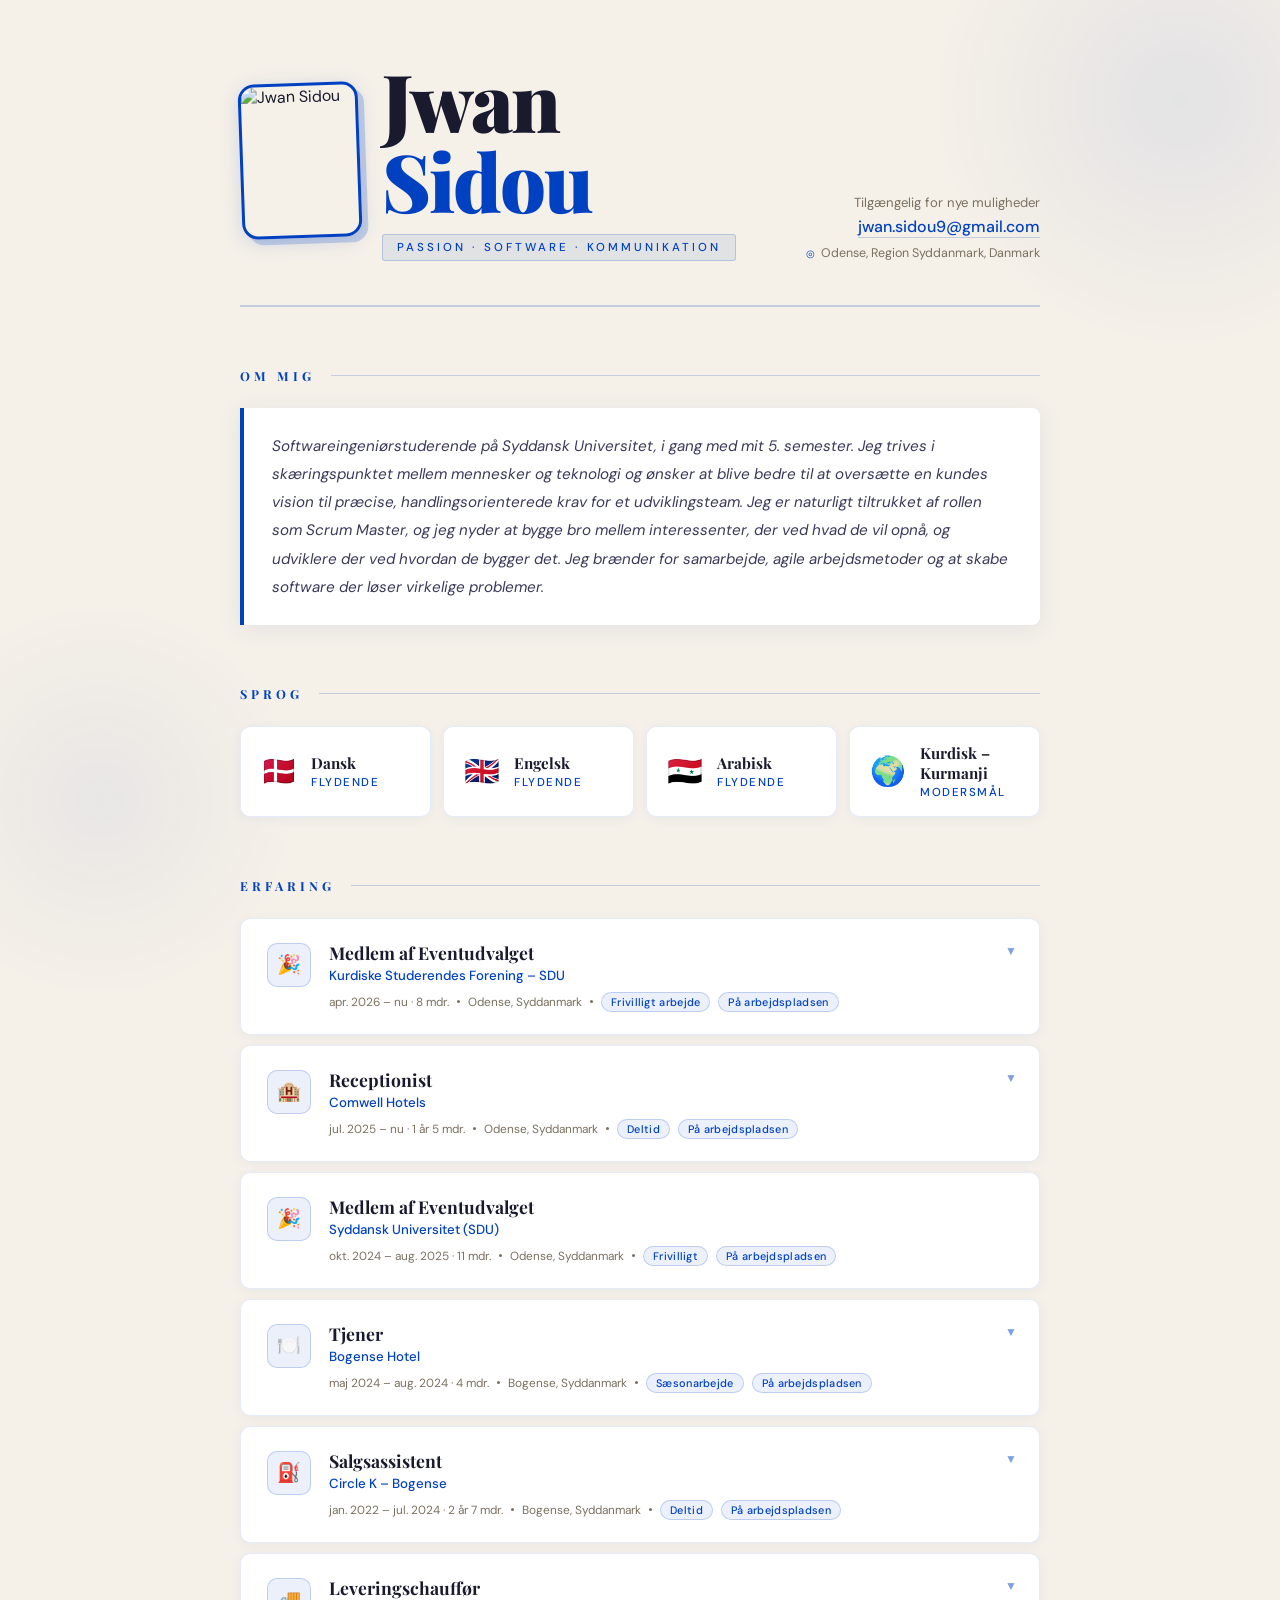
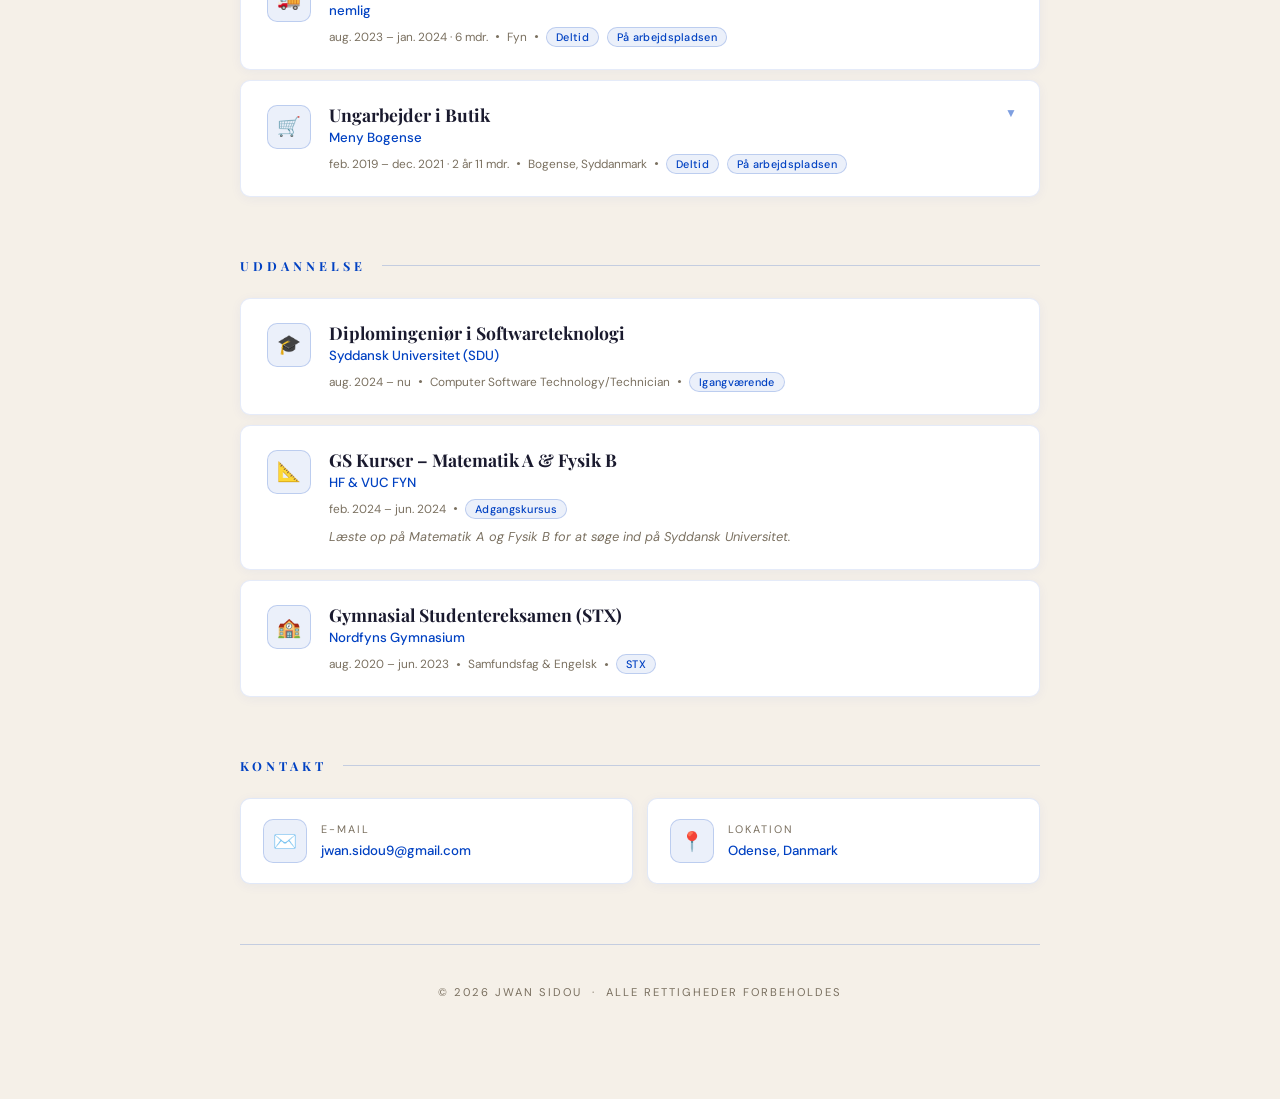
==== index.html @ 7ea3a57f "add experience descriptions to the experiences" ====
<!DOCTYPE html>
<html lang="da">
<head>
  <meta charset="UTF-8" />
  <meta name="viewport" content="width=device-width, initial-scale=1.0"/>
  <title>Jwan Sidou — Resume</title>
  <link rel="stylesheet" href="style.css" />
</head>
<body>
  <div class="page">

    <!-- HEADER -->
    <header>
      <div class="header-left">
        <div class="header-name-row">
          <img src="profile.png" alt="Jwan Sidou" class="profile-photo" />
          <div>
            <h1>Jwan <span>Sidou</span></h1>
            <div class="title-tag">Passion · Software · Kommunikation</div>
          </div>
        </div>
      </div>
      <div class="header-right">
        <p>Tilgængelig for nye muligheder</p>
        <a href="mailto:jwan.sidou9@gmail.com">jwan.sidou9@gmail.com</a>
        <div class="location-badge">Odense, Region Syddanmark, Danmark</div>
      </div>
    </header>

    <!-- ABOUT -->
    <div class="section">
      <div class="section-label"><h2>Om mig</h2></div>
      <div class="about-box">
        Softwareingeniørstuderende på Syddansk Universitet, i gang med mit 5. semester.
        Jeg trives i skæringspunktet mellem mennesker og teknologi og ønsker at blive bedre til at oversætte en kundes
        vision til præcise, handlingsorienterede krav for et udviklingsteam. Jeg er naturligt tiltrukket af
        rollen som Scrum Master, og jeg nyder at bygge bro mellem interessenter, der ved hvad de vil opnå,
        og udviklere der ved hvordan de bygger det. Jeg brænder for samarbejde, agile arbejdsmetoder og
        at skabe software der løser virkelige problemer.
      </div>
    </div>

    <!-- LANGUAGES -->
    <div class="section">
      <div class="section-label"><h2>Sprog</h2></div>
      <div class="lang-grid">
        <div class="lang-card">
          <span class="lang-flag">🇩🇰</span>
          <div class="lang-info">
            <span class="lang-name">Dansk</span>
            <span class="lang-level">Flydende</span>
          </div>
        </div>
        <div class="lang-card">
          <span class="lang-flag">🇬🇧</span>
          <div class="lang-info">
            <span class="lang-name">Engelsk</span>
            <span class="lang-level">Flydende</span>
          </div>
        </div>
        <div class="lang-card">
          <span class="lang-flag">🇸🇾</span>
          <div class="lang-info">
            <span class="lang-name">Arabisk</span>
            <span class="lang-level">Flydende</span>
          </div>
        </div>
        <div class="lang-card">
          <span class="lang-flag">🌍</span>
          <div class="lang-info">
            <span class="lang-name">Kurdisk – Kurmanji</span>
            <span class="lang-level">Modersmål</span>
          </div>
        </div>
      </div>
    </div>

    <!-- EXPERIENCE -->
    <div class="section">
      <div class="section-label"><h2>Erfaring</h2></div>
      <div class="exp-list">

        <div class="exp-card">
          <div class="exp-chevron">▼</div>
          <div class="exp-icon">🎉</div>
          <div class="exp-body">
            <div class="exp-role">Medlem af Eventudvalget</div>
            <div class="exp-company">Kurdiske Studerendes Forening – SDU</div>
            <div class="exp-meta">
              <span>apr. 2026 – nu · <span class="auto-duration" data-start="2026-04"></span></span>
              <span class="dot"></span>
              <span>Odense, Syddanmark</span>
              <span class="dot"></span>
              <span class="badge">Frivilligt arbejde</span>
              <span class="badge">På arbejdspladsen</span>
            </div>
          </div>
          <div class="exp-details">
            <div class="exp-details-inner">
              <ul>
                <li>Planlægning, organisering og koordinering af sociale og kulturelle arrangementer for kurdiske studerende på SDU og eventuelt samarbejde med andre foreninger</li>
                <li>Samarbejder med foreningens bestyrelse, og personer fra forskellige studieretninger, om at styrke fællesskabet på tværs af årgange</li>
                <li>Håndterer praktisk eventlogistik som booking, kommunikation og promovering</li>
              </ul>
            </div>
          </div>
        </div>

        <div class="exp-card">
          <div class="exp-chevron">▼</div>
          <div class="exp-icon">🏨</div>
          <div class="exp-body">
            <div class="exp-role">Receptionist</div>
            <div class="exp-company">Comwell Hotels</div>
            <div class="exp-meta">
              <span>jul. 2025 – nu · <span class="auto-duration" data-start="2025-07"></span></span>
              <span class="dot"></span>
              <span>Odense, Syddanmark</span>
              <span class="dot"></span>
              <span class="badge">Deltid</span>
              <span class="badge">På arbejdspladsen</span>
            </div>
          </div>
          <div class="exp-details">
            <div class="exp-details-inner">
              <ul>
                <li>Varetager check-in og check-out for gæster samt håndtering af reservationer, på et målrettet computersystem</li>
                <li>Yder professionel kundeservice i person og over telefon på dansk og engelsk</li>
                <li>Samarbejder med øvrige afdelinger om at sikre en glidende gæsteoplevelse</li>
                <li>Håndterer betaling, fakturering og administrative opgaver i receptionen</li>
              </ul>
            </div>
          </div>
        </div>


        <div class="exp-card">
          <div class="exp-icon">🎉</div>
          <div class="exp-body">
            <div class="exp-role">Medlem af Eventudvalget</div>
            <div class="exp-company">Syddansk Universitet (SDU)</div>
            <div class="exp-meta">
              <span>okt. 2024 – aug. 2025 · 11 mdr.</span>
              <span class="dot"></span>
              <span>Odense, Syddanmark</span>
              <span class="dot"></span>
              <span class="badge">Frivilligt</span>
              <span class="badge">På arbejdspladsen</span>
            </div>
          </div>
        </div>

      
        <div class="exp-card">
          <div class="exp-chevron">▼</div>
          <div class="exp-icon">🍽️</div>
          <div class="exp-body">
            <div class="exp-role">Tjener</div>
            <div class="exp-company">Bogense Hotel</div>
            <div class="exp-meta">
              <span>maj 2024 – aug. 2024 · 4 mdr.</span>
              <span class="dot"></span>
              <span>Bogense, Syddanmark</span>
              <span class="dot"></span>
              <span class="badge">Sæsonarbejde</span>
              <span class="badge">På arbejdspladsen</span>
            </div>
          </div>
          <div class="exp-details">
            <div class="exp-details-inner">
              <ul>
                <li>Betjente gæster i restauranten med fokus på kvalitet og god service</li>
                <li>Håndterede bestillinger, servering og afregning i et tempofyldt sæsonmiljø</li>
                <li>Arbejdede tæt sammen med køkken og øvrige personale om en smidig gæsteoplevelse</li>
              </ul>
            </div>
          </div>
        </div>

        <div class="exp-card">
          <div class="exp-chevron">▼</div>
          <div class="exp-icon">⛽</div>
          <div class="exp-body">
            <div class="exp-role">Salgsassistent</div>
            <div class="exp-company">Circle K – Bogense</div>
            <div class="exp-meta">
              <span>jan. 2022 – jul. 2024 · 2 år 7 mdr.</span>
              <span class="dot"></span>
              <span>Bogense, Syddanmark</span>
              <span class="dot"></span>
              <span class="badge">Deltid</span>
              <span class="badge">På arbejdspladsen</span>
            </div>
          </div>
          <div class="exp-details">
            <div class="exp-details-inner">
              <ul>
                <li>Betjente kunder i kassen og stod for daglig drift af butikken</li>
                <li>Håndterede varelager, påfyldning og oprydning i butik og lager</li>
                <li>Åbnede og lukkede stationen selvstændigt, herunder kasseoptælling og rapportering</li>
                <li>Opbyggede stærke rutiner for kundeservice og samarbejde med kollegaer</li>
              </ul>
            </div>
          </div>
        </div>

        <div class="exp-card">
          <div class="exp-chevron">▼</div>
          <div class="exp-icon">🚚</div>
          <div class="exp-body">
            <div class="exp-role">Leveringschauffør</div>
            <div class="exp-company">nemlig</div>
            <div class="exp-meta">
              <span>aug. 2023 – jan. 2024 · 6 mdr.</span>
              <span class="dot"></span>
              <span>Fyn</span>
              <span class="dot"></span>
              <span class="badge">Deltid</span>
              <span class="badge">På arbejdspladsen</span>
            </div>
          </div>
          <div class="exp-details">
            <div class="exp-details-inner">
              <ul>
                <li>Udleverede dagligvarer til privatkunders dørtrin på Fyn</li>
                <li>Overholdt leveringstidsvinduerne konsekvent</li>
                <li>Håndterede kundekontakt ved levering med fokus på høflighed og præcision</li>
              </ul>
            </div>
          </div>
        </div>

        <div class="exp-card">
          <div class="exp-chevron">▼</div>
          <div class="exp-icon">🛒</div>
          <div class="exp-body">
            <div class="exp-role">Ungarbejder i Butik</div>
            <div class="exp-company">Meny Bogense</div>
            <div class="exp-meta">
              <span>feb. 2019 – dec. 2021 · 2 år 11 mdr.</span>
              <span class="dot"></span>
              <span>Bogense, Syddanmark</span>
              <span class="dot"></span>
              <span class="badge">Deltid</span>
              <span class="badge">På arbejdspladsen</span>
            </div>
          </div>
          <div class="exp-details">
            <div class="exp-details-inner">
              <ul>
                <li>Fyldte varer op og sørgede for ryddelighed og orden i butikken</li>
                <li>Betjente kunder og hjalp med at finde varer i en travl dagligvarebutik</li>
                <li>Første erhvervserfaring — lærte ansvar, pålidelighed og teamwork fra tidlig alder</li>
              </ul>
            </div>
          </div>
        </div>

      </div>
    </div>

    <!-- EDUCATION -->
    <div class="section">
      <div class="section-label"><h2>Uddannelse</h2></div>
      <div class="exp-list">

        <div class="exp-card">
          <div class="exp-icon">🎓</div>
          <div class="exp-body">
            <div class="exp-role">Diplomingeniør i Softwareteknologi</div>
            <div class="exp-company">Syddansk Universitet (SDU)</div>
            <div class="exp-meta">
              <span>aug. 2024 – nu</span>
              <span class="dot"></span>
              <span>Computer Software Technology/Technician</span>
              <span class="dot"></span>
              <span class="badge">Igangværende</span>
            </div>
          </div>
        </div>

        <div class="exp-card">
          <div class="exp-icon">📐</div>
          <div class="exp-body">
            <div class="exp-role">GS Kurser – Matematik A & Fysik B</div>
            <div class="exp-company">HF & VUC FYN</div>
            <div class="exp-meta">
              <span>feb. 2024 – jun. 2024</span>
              <span class="dot"></span>
              <span class="badge">Adgangskursus</span>
            </div>
            <div class="edu-note">
              Læste op på Matematik A og Fysik B for at søge ind på Syddansk Universitet.
            </div>
          </div>
        </div>

        <div class="exp-card">
          <div class="exp-icon">🏫</div>
          <div class="exp-body">
            <div class="exp-role">Gymnasial Studentereksamen (STX)</div>
            <div class="exp-company">Nordfyns Gymnasium</div>
            <div class="exp-meta">
              <span>aug. 2020 – jun. 2023</span>
              <span class="dot"></span>
              <span>Samfundsfag & Engelsk</span>
              <span class="dot"></span>
              <span class="badge">STX</span>
            </div>
          </div>
        </div>

      </div>
    </div>

    <!-- CONTACT -->
    <div class="section">
      <div class="section-label"><h2>Kontakt</h2></div>
      <div class="contact-grid">
        <a class="contact-card" href="mailto:jwan.sidou9@gmail.com">
          <div class="contact-icon">✉️</div>
          <div class="contact-info">
            <p>E-mail</p>
            <span>jwan.sidou9@gmail.com</span>
          </div>
        </a>
        <div class="contact-card" style="cursor:default;">
          <div class="contact-icon">📍</div>
          <div class="contact-info">
            <p>Lokation</p>
            <span>Odense, Danmark</span>
          </div>
        </div>
      </div>
    </div>

    <footer>
      © 2026 Jwan Sidou &nbsp;·&nbsp; Alle rettigheder forbeholdes
    </footer>

  </div><!-- end .page -->

  <script>
    document.querySelectorAll('.exp-card').forEach(card => {
      card.addEventListener('click', () => {
        card.classList.toggle('open');
      });
    });
  </script>

  <script>
    function calcDuration(startYearMonth) {
      const [startYear, startMonth] = startYearMonth.split('-').map(Number);
      const now = new Date();
      let months = (now.getFullYear() - startYear) * 12 + (now.getMonth() + 1 - startMonth);
      if (months < 1) months = 1;
      const years = Math.floor(months / 12);
      const rem = months % 12;
      if (years === 0) return rem + ' mdr.';
      if (rem === 0) return years + ' år';
      return years + ' år ' + rem + ' mdr.';
    }

    document.querySelectorAll('.auto-duration[data-start]').forEach(el => {
      el.textContent = calcDuration(el.dataset.start);
    });
  </script>
</body>
</html>
---- style.css ----
@import url('https://fonts.googleapis.com/css2?family=Playfair+Display:wght@400;700;900&family=DM+Sans:wght@300;400;500&display=swap');

:root {
  --bg: #f5f0e8;
  --bg2: #ede7d9;
  --surface: #fff9f0;
  --card: #ffffff;
  --accent: #0041c2;
  --accent-light: #1a5ce8;
  --accent-pale: rgba(0, 65, 194, 0.08);
  --accent-border: rgba(0, 65, 194, 0.2);
  --text: #1a1a2e;
  --muted: #7a7060;
  --border: rgba(0, 65, 194, 0.12);
  --shadow: 0 4px 24px rgba(0, 65, 194, 0.08);
}

*, *::before, *::after {
  box-sizing: border-box;
  margin: 0;
  padding: 0;
}

body {
  background: var(--bg);
  color: var(--text);
  font-family: 'DM Sans', sans-serif;
  min-height: 100vh;
  overflow-x: hidden;
  position: relative;
}

/* Decorative background blobs */
body::before {
  content: '';
  position: fixed;
  top: -150px;
  right: -150px;
  width: 500px;
  height: 500px;
  background: radial-gradient(circle, rgba(0, 65, 194, 0.07) 0%, transparent 70%);
  pointer-events: none;
  z-index: 0;
}

body::after {
  content: '';
  position: fixed;
  bottom: -100px;
  left: -100px;
  width: 400px;
  height: 400px;
  background: radial-gradient(circle, rgba(0, 65, 194, 0.05) 0%, transparent 70%);
  pointer-events: none;
  z-index: 0;
}

.page {
  max-width: 880px;
  margin: 0 auto;
  padding: 60px 40px 100px;
  position: relative;
  z-index: 1;
}

/* ── PROFILE PHOTO ── */
.header-name-row {
  display: flex;
  align-items: center;
  gap: 22px;
}

.profile-photo {
  width: 120px;
  height: 155px;
  object-fit: cover;
  object-position: center center;
  border-radius: 16px;
  border: 3px solid var(--accent);
  box-shadow: 6px 6px 0px var(--accent-border), 0 4px 20px rgba(0, 65, 194, 0.15);
  flex-shrink: 0;
  transform: rotate(-2deg);
  transition: transform 0.3s ease, box-shadow 0.3s ease;
}

.profile-photo:hover {
  transform: rotate(0deg) scale(1.04);
  box-shadow: 8px 8px 0px var(--accent), 0 8px 28px rgba(0, 65, 194, 0.2);
}

/* ── HEADER ── */
header {
  display: grid;
  grid-template-columns: 1fr auto;
  align-items: end;
  gap: 24px;
  padding-bottom: 44px;
  border-bottom: 2px solid var(--accent-border);
  margin-bottom: 60px;
  animation: fadeUp 0.7s ease both;
}

.header-left h1 {
  font-family: 'Playfair Display', serif;
  font-size: clamp(3rem, 7vw, 5rem);
  font-weight: 900;
  line-height: 1;
  letter-spacing: -2px;
  color: var(--text);
}

.header-left h1 span {
  color: var(--accent);
}

.title-tag {
  display: inline-block;
  margin-top: 14px;
  font-size: 0.72rem;
  font-weight: 500;
  letter-spacing: 3px;
  text-transform: uppercase;
  color: var(--accent);
  background: var(--accent-pale);
  border: 1px solid var(--accent-border);
  padding: 5px 14px;
  border-radius: 3px;
}

.header-right {
  text-align: right;
}

.header-right p {
  font-size: 0.82rem;
  color: var(--muted);
  line-height: 1.9;
}

.header-right a {
  color: var(--accent);
  text-decoration: none;
  font-weight: 500;
  border-bottom: 1px solid var(--accent-border);
  transition: border-color 0.2s, color 0.2s;
}

.header-right a:hover {
  color: var(--accent-light);
  border-color: var(--accent-light);
}

.location-badge {
  display: flex;
  align-items: center;
  gap: 6px;
  justify-content: flex-end;
  margin-top: 8px;
  font-size: 0.78rem;
  color: var(--muted);
}

.location-badge::before {
  content: '◎';
  color: var(--accent);
  font-size: 0.65rem;
}

/* ── SECTION ── */
.section {
  margin-bottom: 60px;
  animation: fadeUp 0.7s ease both;
}

.section:nth-child(2) { animation-delay: 0.1s; }
.section:nth-child(3) { animation-delay: 0.2s; }
.section:nth-child(4) { animation-delay: 0.3s; }
.section:nth-child(5) { animation-delay: 0.4s; }

.section-label {
  display: flex;
  align-items: center;
  gap: 16px;
  margin-bottom: 24px;
}

.section-label h2 {
  font-family: 'Playfair Display', serif;
  font-size: 0.78rem;
  font-weight: 700;
  letter-spacing: 4px;
  text-transform: uppercase;
  color: var(--accent);
  white-space: nowrap;
}

.section-label::after {
  content: '';
  flex: 1;
  height: 1px;
  background: var(--accent-border);
}

/* ── ABOUT BOX ── */
.about-box {
  background: var(--card);
  border-left: 4px solid var(--accent);
  border-radius: 0 8px 8px 0;
  padding: 24px 28px;
  font-size: 0.95rem;
  line-height: 1.85;
  color: #3a3a5c;
  font-style: italic;
  box-shadow: var(--shadow);
}

/* ── EXPERIENCE CARDS ── */
.exp-list {
  display: flex;
  flex-direction: column;
  gap: 10px;
}

.exp-card {
  background: var(--card);
  border: 1px solid rgba(0, 65, 194, 0.1);
  border-radius: 10px;
  padding: 22px 26px;
  display: grid;
  grid-template-columns: auto 1fr;
  gap: 0 18px;
  align-items: start;
  box-shadow: 0 2px 12px rgba(0, 65, 194, 0.05);
  transition: box-shadow 0.3s, transform 0.3s, border-color 0.3s;
  position: relative;
  overflow: hidden;
}

.exp-card::before {
  content: '';
  position: absolute;
  left: 0; top: 0; bottom: 0;
  width: 4px;
  background: var(--accent);
  transform: scaleY(0);
  transition: transform 0.3s ease;
  transform-origin: bottom;
}

.exp-card:hover {
  transform: translateY(-3px);
  box-shadow: 0 8px 28px rgba(0, 65, 194, 0.14);
  border-color: var(--accent-border);
}

.exp-card:hover::before {
  transform: scaleY(1);
}

.exp-icon {
  width: 44px;
  height: 44px;
  border-radius: 10px;
  background: var(--accent-pale);
  border: 1px solid var(--accent-border);
  display: flex;
  align-items: center;
  justify-content: center;
  font-size: 1.2rem;
  flex-shrink: 0;
  margin-top: 2px;
}

.exp-role {
  font-family: 'Playfair Display', serif;
  font-size: 1.1rem;
  font-weight: 700;
  color: var(--text);
  margin-bottom: 3px;
}

.exp-company {
  font-size: 0.83rem;
  font-weight: 500;
  color: var(--accent);
  margin-bottom: 8px;
}

.exp-meta {
  display: flex;
  flex-wrap: wrap;
  gap: 8px;
  font-size: 0.74rem;
  color: var(--muted);
  align-items: center;
}

.exp-meta .dot {
  width: 3px;
  height: 3px;
  border-radius: 50%;
  background: var(--muted);
  flex-shrink: 0;
}

.badge {
  background: var(--accent-pale);
  border: 1px solid var(--accent-border);
  color: var(--accent);
  padding: 2px 9px;
  border-radius: 20px;
  font-size: 0.68rem;
  font-weight: 500;
  letter-spacing: 0.3px;
}

/* ── EXPAND / COLLAPSE ── */
.exp-card {
  cursor: pointer;
}

.exp-card-header {
  display: contents;
}

.exp-chevron {
  position: absolute;
  right: 18px;
  top: 22px;
  width: 20px;
  height: 20px;
  display: flex;
  align-items: center;
  justify-content: center;
  color: var(--accent);
  opacity: 0.5;
  transition: transform 0.3s ease, opacity 0.2s;
  font-size: 0.75rem;
}

.exp-card:hover .exp-chevron {
  opacity: 1;
}

.exp-card.open .exp-chevron {
  transform: rotate(180deg);
  opacity: 1;
}

.exp-details {
  grid-column: 2;
  max-height: 0;
  overflow: hidden;
  transition: max-height 0.4s ease, opacity 0.3s ease;
  opacity: 0;
}

.exp-card.open .exp-details {
  max-height: 300px;
  opacity: 1;
}

.exp-details-inner {
  padding-top: 14px;
  margin-top: 12px;
  border-top: 1px solid var(--accent-border);
  font-size: 0.84rem;
  line-height: 1.75;
  color: #3a3a5c;
}

.exp-details-inner ul {
  padding-left: 18px;
  display: flex;
  flex-direction: column;
  gap: 4px;
}

.exp-details-inner li::marker {
  color: var(--accent);
}

/* ── EDUCATION NOTE ── */
.edu-note {
  margin-top: 8px;
  font-size: 0.8rem;
  color: var(--muted);
  font-style: italic;
  line-height: 1.6;
}

/* ── CONTACT ── */
.contact-grid {
  display: grid;
  grid-template-columns: repeat(auto-fit, minmax(220px, 1fr));
  gap: 14px;
}

.contact-card {
  background: var(--card);
  border: 1px solid rgba(0, 65, 194, 0.12);
  border-radius: 10px;
  padding: 20px 22px;
  text-decoration: none;
  color: var(--text);
  display: flex;
  align-items: center;
  gap: 14px;
  box-shadow: 0 2px 12px rgba(0, 65, 194, 0.05);
  transition: transform 0.25s, box-shadow 0.25s, border-color 0.25s;
}

.contact-card:hover {
  transform: translateY(-3px);
  box-shadow: 0 8px 28px rgba(0, 65, 194, 0.14);
  border-color: var(--accent);
}

.contact-icon {
  width: 44px;
  height: 44px;
  border-radius: 10px;
  background: var(--accent-pale);
  border: 1px solid var(--accent-border);
  display: flex;
  align-items: center;
  justify-content: center;
  font-size: 1.2rem;
  flex-shrink: 0;
}

.contact-info p {
  font-size: 0.68rem;
  text-transform: uppercase;
  letter-spacing: 2px;
  color: var(--muted);
  margin-bottom: 3px;
}

.contact-info span {
  font-size: 0.83rem;
  font-weight: 500;
  color: var(--accent);
}

/* ── LANGUAGES ── */
.lang-grid {
  display: grid;
  grid-template-columns: repeat(auto-fit, minmax(180px, 1fr));
  gap: 12px;
}

.lang-card {
  background: var(--card);
  border: 1px solid rgba(0, 65, 194, 0.1);
  border-radius: 10px;
  padding: 16px 20px;
  display: flex;
  align-items: center;
  gap: 14px;
  box-shadow: 0 2px 12px rgba(0, 65, 194, 0.05);
  transition: transform 0.25s, box-shadow 0.25s, border-color 0.25s;
}

.lang-card:hover {
  transform: translateY(-3px);
  box-shadow: 0 8px 28px rgba(0, 65, 194, 0.12);
  border-color: var(--accent-border);
}

.lang-flag {
  font-size: 1.8rem;
  flex-shrink: 0;
}

.lang-info {
  display: flex;
  flex-direction: column;
  gap: 2px;
}

.lang-name {
  font-family: 'Playfair Display', serif;
  font-size: 0.95rem;
  font-weight: 700;
  color: var(--text);
}

.lang-level {
  font-size: 0.72rem;
  font-weight: 500;
  letter-spacing: 1.5px;
  text-transform: uppercase;
  color: var(--accent);
}

/* ── FOOTER ── */
footer {
  text-align: center;
  padding-top: 40px;
  border-top: 1px solid var(--accent-border);
  font-size: 0.7rem;
  letter-spacing: 2px;
  text-transform: uppercase;
  color: var(--muted);
  animation: fadeUp 0.7s 0.4s ease both;
}

/* ── ANIMATIONS ── */
@keyframes fadeUp {
  from {
    opacity: 0;
    transform: translateY(22px);
  }
  to {
    opacity: 1;
    transform: translateY(0);
  }
}

/* ── RESPONSIVE ── */
@media (max-width: 600px) {
  .page { padding: 36px 20px 60px; }
  header { grid-template-columns: 1fr; }
  .header-right { text-align: left; }
  .location-badge { justify-content: flex-start; }
}
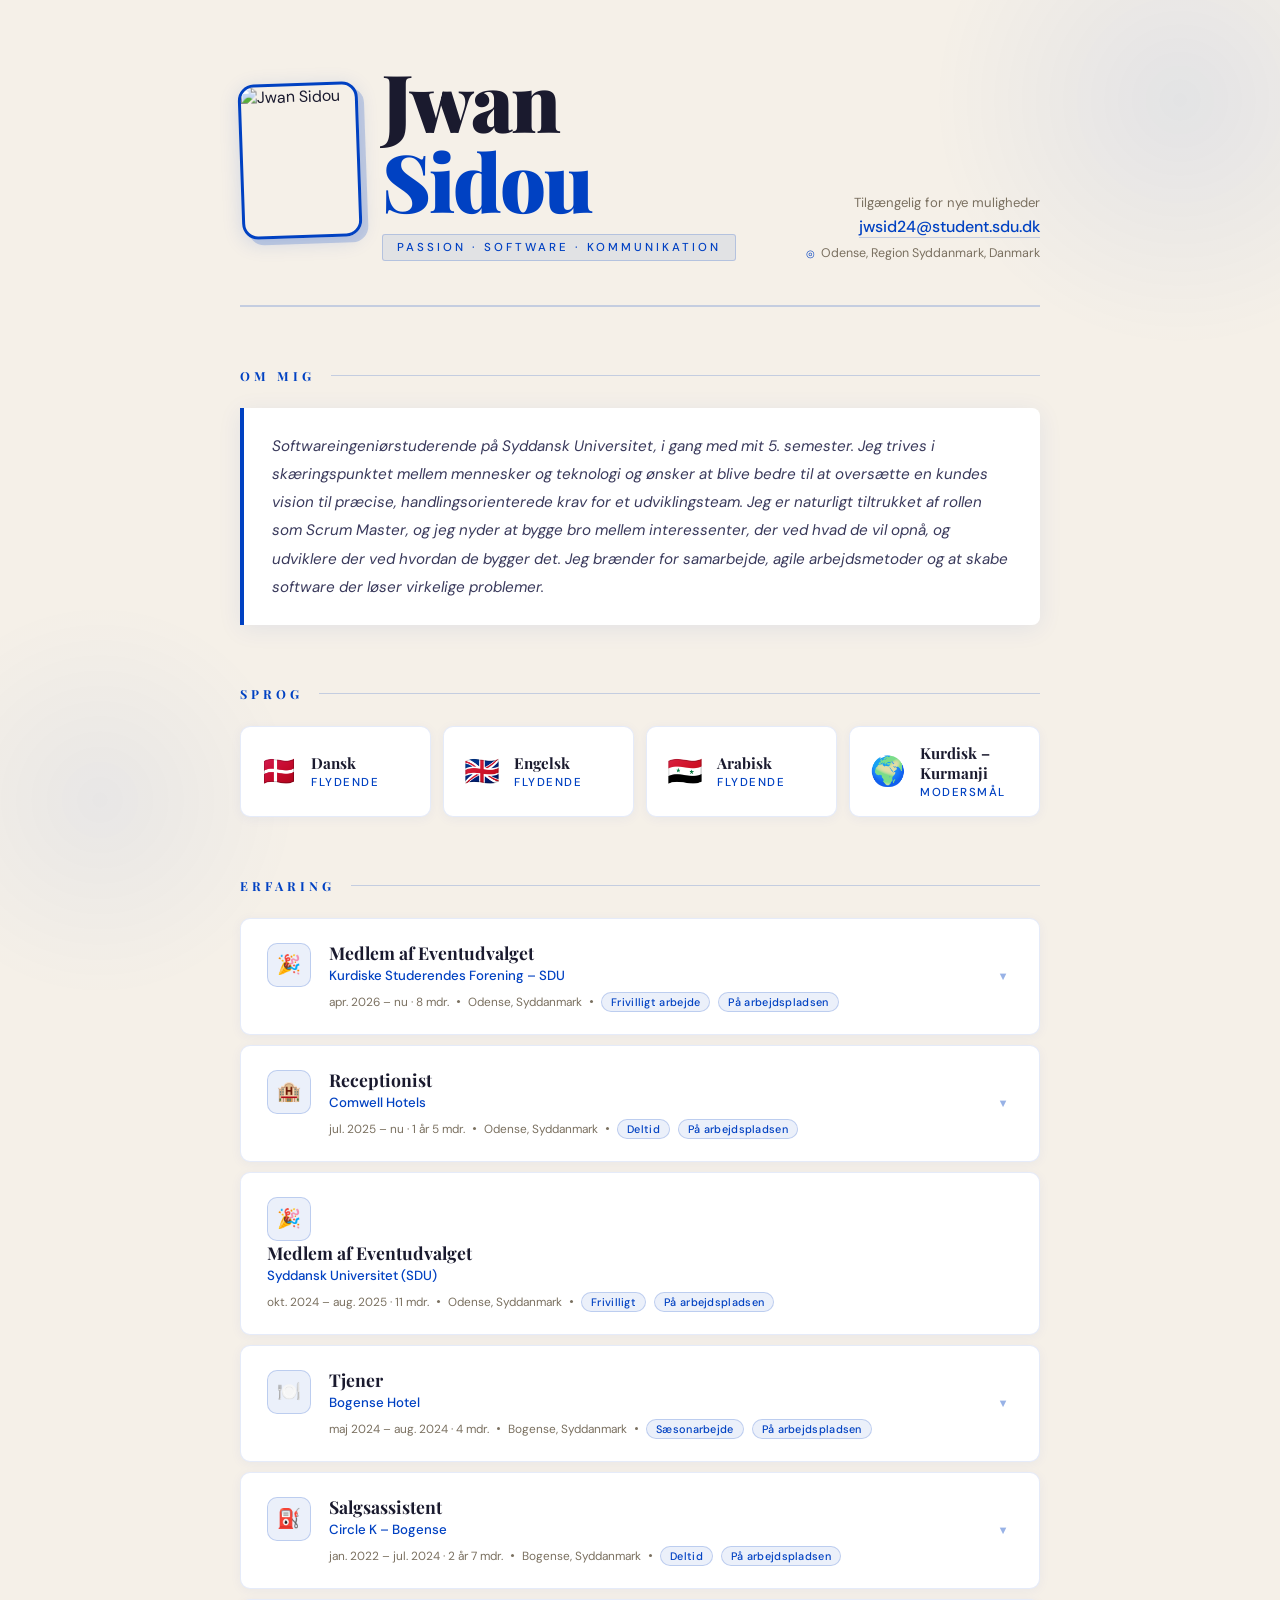
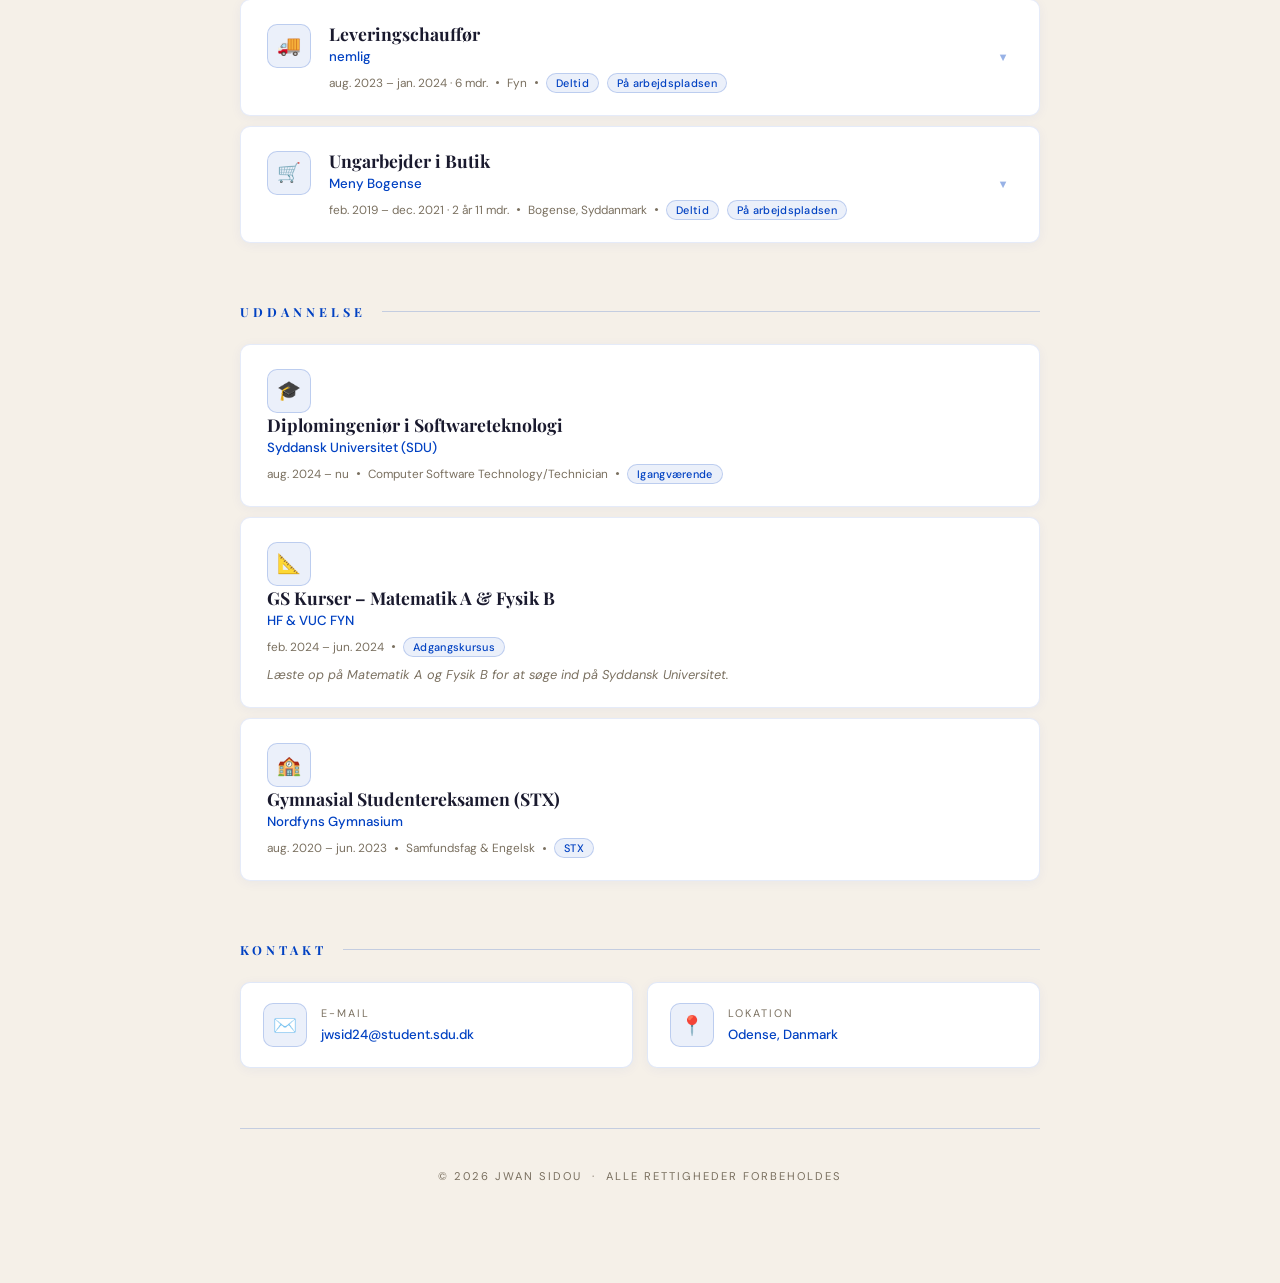
==== commit 1dbbea86: "mail" ====
--- a/index.html
+++ b/index.html
@@ -22,7 +22,7 @@
       </div>
       <div class="header-right">
         <p>Tilgængelig for nye muligheder</p>
-        <a href="mailto:jwan.sidou9@gmail.com">jwan.sidou9@gmail.com</a>
+        <a href="mailto:jwsid24@student.sdu.dk">jwsid24@student.sdu.dk</a>
         <div class="location-badge">Odense, Region Syddanmark, Danmark</div>
       </div>
     </header>
@@ -80,20 +80,22 @@
       <div class="section-label"><h2>Erfaring</h2></div>
       <div class="exp-list">
 
-        <div class="exp-card">
-          <div class="exp-chevron">▼</div>
-          <div class="exp-icon">🎉</div>
-          <div class="exp-body">
-            <div class="exp-role">Medlem af Eventudvalget</div>
-            <div class="exp-company">Kurdiske Studerendes Forening – SDU</div>
-            <div class="exp-meta">
-              <span>apr. 2026 – nu · <span class="auto-duration" data-start="2026-04"></span></span>
-              <span class="dot"></span>
-              <span>Odense, Syddanmark</span>
-              <span class="dot"></span>
-              <span class="badge">Frivilligt arbejde</span>
-              <span class="badge">På arbejdspladsen</span>
-            </div>
+        <div class="exp-card" data-expandable>
+          <div class="exp-card-top">
+            <div class="exp-icon">🎉</div>
+            <div class="exp-body">
+              <div class="exp-role">Medlem af Eventudvalget</div>
+              <div class="exp-company">Kurdiske Studerendes Forening – SDU</div>
+              <div class="exp-meta">
+                <span>apr. 2026 – nu · <span class="auto-duration" data-start="2026-04"></span></span>
+                <span class="dot"></span>
+                <span>Odense, Syddanmark</span>
+                <span class="dot"></span>
+                <span class="badge">Frivilligt arbejde</span>
+                <span class="badge">På arbejdspladsen</span>
+              </div>
+            </div>
+            <div class="exp-chevron">▼</div>
           </div>
           <div class="exp-details">
             <div class="exp-details-inner">
@@ -106,20 +108,22 @@
           </div>
         </div>
 
-        <div class="exp-card">
-          <div class="exp-chevron">▼</div>
-          <div class="exp-icon">🏨</div>
-          <div class="exp-body">
-            <div class="exp-role">Receptionist</div>
-            <div class="exp-company">Comwell Hotels</div>
-            <div class="exp-meta">
-              <span>jul. 2025 – nu · <span class="auto-duration" data-start="2025-07"></span></span>
-              <span class="dot"></span>
-              <span>Odense, Syddanmark</span>
-              <span class="dot"></span>
-              <span class="badge">Deltid</span>
-              <span class="badge">På arbejdspladsen</span>
-            </div>
+        <div class="exp-card" data-expandable>
+          <div class="exp-card-top">
+            <div class="exp-icon">🏨</div>
+            <div class="exp-body">
+              <div class="exp-role">Receptionist</div>
+              <div class="exp-company">Comwell Hotels</div>
+              <div class="exp-meta">
+                <span>jul. 2025 – nu · <span class="auto-duration" data-start="2025-07"></span></span>
+                <span class="dot"></span>
+                <span>Odense, Syddanmark</span>
+                <span class="dot"></span>
+                <span class="badge">Deltid</span>
+                <span class="badge">På arbejdspladsen</span>
+              </div>
+            </div>
+            <div class="exp-chevron">▼</div>
           </div>
           <div class="exp-details">
             <div class="exp-details-inner">
@@ -151,20 +155,22 @@
         </div>
 
       
-        <div class="exp-card">
-          <div class="exp-chevron">▼</div>
-          <div class="exp-icon">🍽️</div>
-          <div class="exp-body">
-            <div class="exp-role">Tjener</div>
-            <div class="exp-company">Bogense Hotel</div>
-            <div class="exp-meta">
-              <span>maj 2024 – aug. 2024 · 4 mdr.</span>
-              <span class="dot"></span>
-              <span>Bogense, Syddanmark</span>
-              <span class="dot"></span>
-              <span class="badge">Sæsonarbejde</span>
-              <span class="badge">På arbejdspladsen</span>
-            </div>
+        <div class="exp-card" data-expandable>
+          <div class="exp-card-top">
+            <div class="exp-icon">🍽️</div>
+            <div class="exp-body">
+              <div class="exp-role">Tjener</div>
+              <div class="exp-company">Bogense Hotel</div>
+              <div class="exp-meta">
+                <span>maj 2024 – aug. 2024 · 4 mdr.</span>
+                <span class="dot"></span>
+                <span>Bogense, Syddanmark</span>
+                <span class="dot"></span>
+                <span class="badge">Sæsonarbejde</span>
+                <span class="badge">På arbejdspladsen</span>
+              </div>
+            </div>
+            <div class="exp-chevron">▼</div>
           </div>
           <div class="exp-details">
             <div class="exp-details-inner">
@@ -177,20 +183,22 @@
           </div>
         </div>
 
-        <div class="exp-card">
-          <div class="exp-chevron">▼</div>
-          <div class="exp-icon">⛽</div>
-          <div class="exp-body">
-            <div class="exp-role">Salgsassistent</div>
-            <div class="exp-company">Circle K – Bogense</div>
-            <div class="exp-meta">
-              <span>jan. 2022 – jul. 2024 · 2 år 7 mdr.</span>
-              <span class="dot"></span>
-              <span>Bogense, Syddanmark</span>
-              <span class="dot"></span>
-              <span class="badge">Deltid</span>
-              <span class="badge">På arbejdspladsen</span>
-            </div>
+        <div class="exp-card" data-expandable>
+          <div class="exp-card-top">
+            <div class="exp-icon">⛽</div>
+            <div class="exp-body">
+              <div class="exp-role">Salgsassistent</div>
+              <div class="exp-company">Circle K – Bogense</div>
+              <div class="exp-meta">
+                <span>jan. 2022 – jul. 2024 · 2 år 7 mdr.</span>
+                <span class="dot"></span>
+                <span>Bogense, Syddanmark</span>
+                <span class="dot"></span>
+                <span class="badge">Deltid</span>
+                <span class="badge">På arbejdspladsen</span>
+              </div>
+            </div>
+            <div class="exp-chevron">▼</div>
           </div>
           <div class="exp-details">
             <div class="exp-details-inner">
@@ -204,20 +212,22 @@
           </div>
         </div>
 
-        <div class="exp-card">
-          <div class="exp-chevron">▼</div>
-          <div class="exp-icon">🚚</div>
-          <div class="exp-body">
-            <div class="exp-role">Leveringschauffør</div>
-            <div class="exp-company">nemlig</div>
-            <div class="exp-meta">
-              <span>aug. 2023 – jan. 2024 · 6 mdr.</span>
-              <span class="dot"></span>
-              <span>Fyn</span>
-              <span class="dot"></span>
-              <span class="badge">Deltid</span>
-              <span class="badge">På arbejdspladsen</span>
-            </div>
+        <div class="exp-card" data-expandable>
+          <div class="exp-card-top">
+            <div class="exp-icon">🚚</div>
+            <div class="exp-body">
+              <div class="exp-role">Leveringschauffør</div>
+              <div class="exp-company">nemlig</div>
+              <div class="exp-meta">
+                <span>aug. 2023 – jan. 2024 · 6 mdr.</span>
+                <span class="dot"></span>
+                <span>Fyn</span>
+                <span class="dot"></span>
+                <span class="badge">Deltid</span>
+                <span class="badge">På arbejdspladsen</span>
+              </div>
+            </div>
+            <div class="exp-chevron">▼</div>
           </div>
           <div class="exp-details">
             <div class="exp-details-inner">
@@ -230,20 +240,22 @@
           </div>
         </div>
 
-        <div class="exp-card">
-          <div class="exp-chevron">▼</div>
-          <div class="exp-icon">🛒</div>
-          <div class="exp-body">
-            <div class="exp-role">Ungarbejder i Butik</div>
-            <div class="exp-company">Meny Bogense</div>
-            <div class="exp-meta">
-              <span>feb. 2019 – dec. 2021 · 2 år 11 mdr.</span>
-              <span class="dot"></span>
-              <span>Bogense, Syddanmark</span>
-              <span class="dot"></span>
-              <span class="badge">Deltid</span>
-              <span class="badge">På arbejdspladsen</span>
-            </div>
+        <div class="exp-card" data-expandable>
+          <div class="exp-card-top">
+            <div class="exp-icon">🛒</div>
+            <div class="exp-body">
+              <div class="exp-role">Ungarbejder i Butik</div>
+              <div class="exp-company">Meny Bogense</div>
+              <div class="exp-meta">
+                <span>feb. 2019 – dec. 2021 · 2 år 11 mdr.</span>
+                <span class="dot"></span>
+                <span>Bogense, Syddanmark</span>
+                <span class="dot"></span>
+                <span class="badge">Deltid</span>
+                <span class="badge">På arbejdspladsen</span>
+              </div>
+            </div>
+            <div class="exp-chevron">▼</div>
           </div>
           <div class="exp-details">
             <div class="exp-details-inner">
@@ -317,11 +329,11 @@
     <div class="section">
       <div class="section-label"><h2>Kontakt</h2></div>
       <div class="contact-grid">
-        <a class="contact-card" href="mailto:jwan.sidou9@gmail.com">
+        <a class="contact-card" href="mailto:jwsid24@student.sdu.dk">
           <div class="contact-icon">✉️</div>
           <div class="contact-info">
             <p>E-mail</p>
-            <span>jwan.sidou9@gmail.com</span>
+            <span>jwsid24@student.sdu.dk</span>
           </div>
         </a>
         <div class="contact-card" style="cursor:default;">
@@ -341,7 +353,7 @@
   </div><!-- end .page -->
 
   <script>
-    document.querySelectorAll('.exp-card').forEach(card => {
+    document.querySelectorAll('.exp-card[data-expandable]').forEach(card => {
       card.addEventListener('click', () => {
         card.classList.toggle('open');
       });
--- a/style.css
+++ b/style.css
@@ -226,14 +226,18 @@
   border: 1px solid rgba(0, 65, 194, 0.1);
   border-radius: 10px;
   padding: 22px 26px;
-  display: grid;
-  grid-template-columns: auto 1fr;
-  gap: 0 18px;
-  align-items: start;
+  display: flex;
+  flex-direction: column;
   box-shadow: 0 2px 12px rgba(0, 65, 194, 0.05);
   transition: box-shadow 0.3s, transform 0.3s, border-color 0.3s;
   position: relative;
   overflow: hidden;
+}
+
+.exp-card-top {
+  display: flex;
+  align-items: start;
+  gap: 18px;
 }
 
 .exp-card::before {
@@ -315,30 +319,26 @@
 }
 
 /* ── EXPAND / COLLAPSE ── */
-.exp-card {
+.exp-card[data-expandable] {
   cursor: pointer;
 }
 
-.exp-card-header {
-  display: contents;
-}
-
 .exp-chevron {
-  position: absolute;
-  right: 18px;
-  top: 22px;
+  margin-left: auto;
+  flex-shrink: 0;
   width: 20px;
   height: 20px;
   display: flex;
   align-items: center;
   justify-content: center;
   color: var(--accent);
-  opacity: 0.5;
+  opacity: 0.4;
   transition: transform 0.3s ease, opacity 0.2s;
-  font-size: 0.75rem;
-}
-
-.exp-card:hover .exp-chevron {
+  font-size: 0.7rem;
+  align-self: center;
+}
+
+.exp-card[data-expandable]:hover .exp-chevron {
   opacity: 1;
 }
 
@@ -348,7 +348,6 @@
 }
 
 .exp-details {
-  grid-column: 2;
   max-height: 0;
   overflow: hidden;
   transition: max-height 0.4s ease, opacity 0.3s ease;
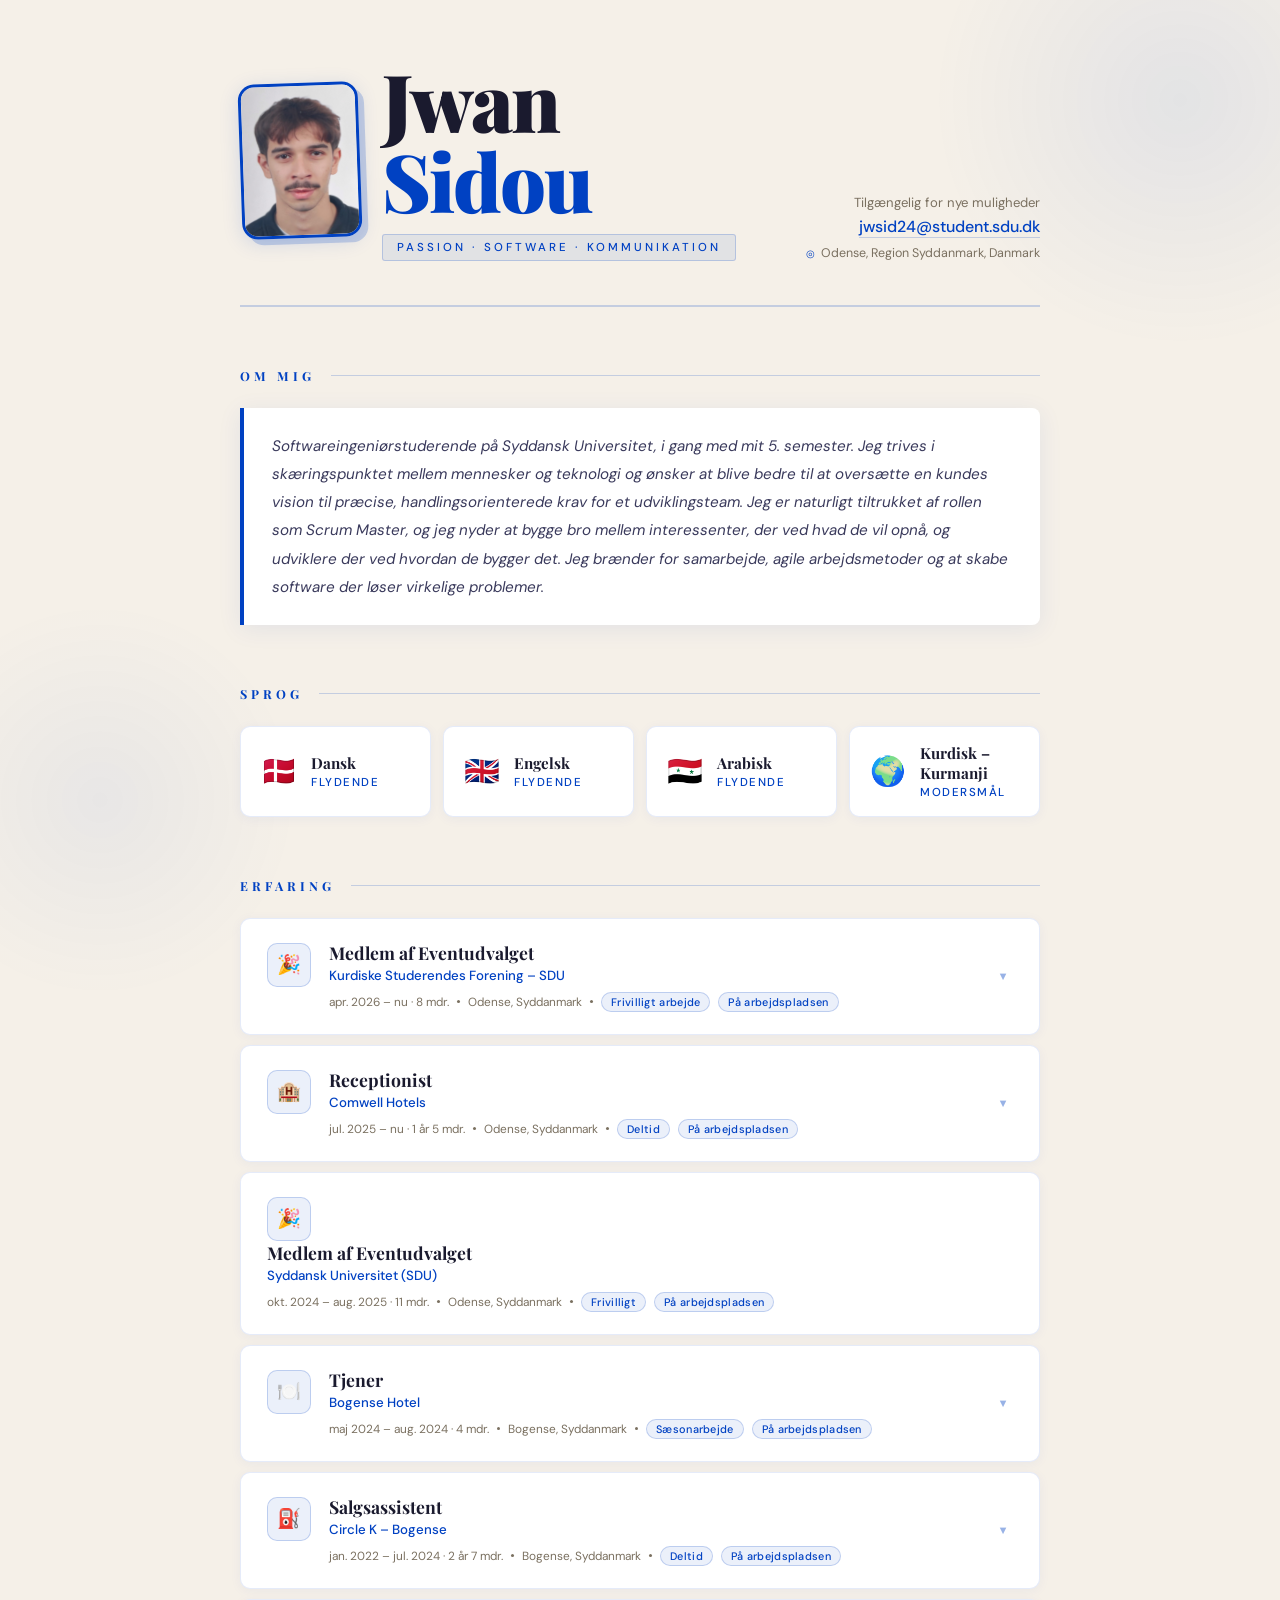
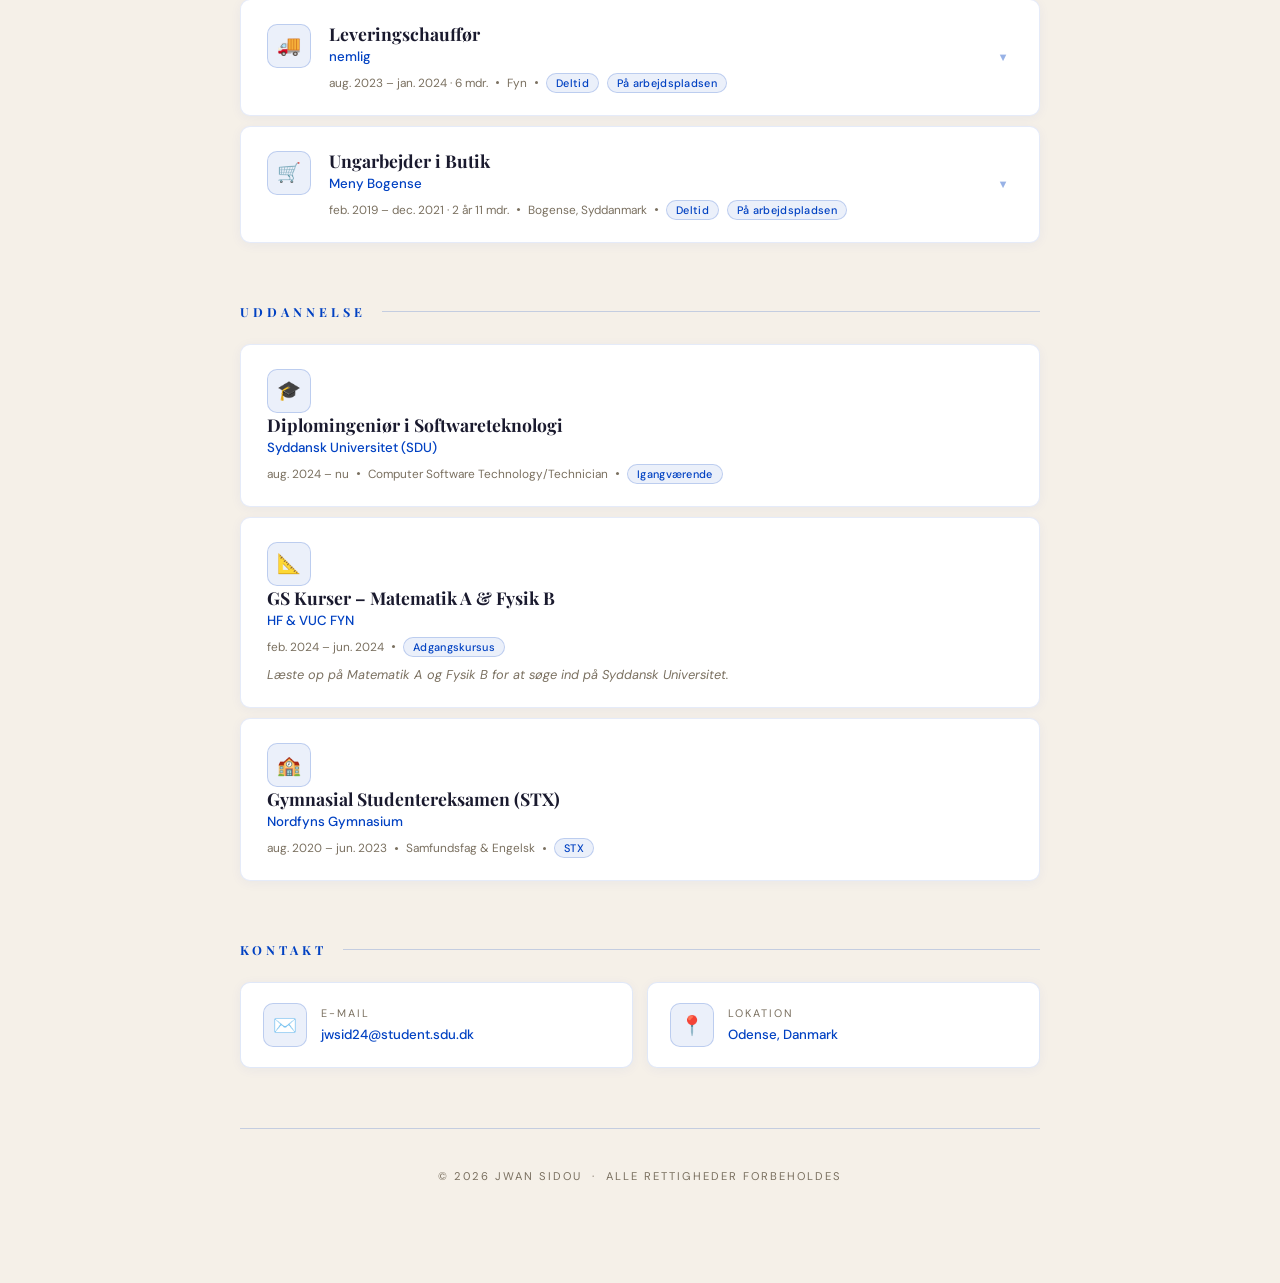
==== commit cdbfbf58: "profilbillede fix" ====
--- a/index.html
+++ b/index.html
@@ -1,381 +1,381 @@
-<!DOCTYPE html>
-<html lang="da">
-<head>
-  <meta charset="UTF-8" />
-  <meta name="viewport" content="width=device-width, initial-scale=1.0"/>
-  <title>Jwan Sidou — Resume</title>
-  <link rel="stylesheet" href="style.css" />
-</head>
-<body>
-  <div class="page">
-
-    <!-- HEADER -->
-    <header>
-      <div class="header-left">
-        <div class="header-name-row">
-          <img src="profile.png" alt="Jwan Sidou" class="profile-photo" />
-          <div>
-            <h1>Jwan <span>Sidou</span></h1>
-            <div class="title-tag">Passion · Software · Kommunikation</div>
-          </div>
-        </div>
-      </div>
-      <div class="header-right">
-        <p>Tilgængelig for nye muligheder</p>
-        <a href="mailto:jwsid24@student.sdu.dk">jwsid24@student.sdu.dk</a>
-        <div class="location-badge">Odense, Region Syddanmark, Danmark</div>
-      </div>
-    </header>
-
-    <!-- ABOUT -->
-    <div class="section">
-      <div class="section-label"><h2>Om mig</h2></div>
-      <div class="about-box">
-        Softwareingeniørstuderende på Syddansk Universitet, i gang med mit 5. semester.
-        Jeg trives i skæringspunktet mellem mennesker og teknologi og ønsker at blive bedre til at oversætte en kundes
-        vision til præcise, handlingsorienterede krav for et udviklingsteam. Jeg er naturligt tiltrukket af
-        rollen som Scrum Master, og jeg nyder at bygge bro mellem interessenter, der ved hvad de vil opnå,
-        og udviklere der ved hvordan de bygger det. Jeg brænder for samarbejde, agile arbejdsmetoder og
-        at skabe software der løser virkelige problemer.
-      </div>
-    </div>
-
-    <!-- LANGUAGES -->
-    <div class="section">
-      <div class="section-label"><h2>Sprog</h2></div>
-      <div class="lang-grid">
-        <div class="lang-card">
-          <span class="lang-flag">🇩🇰</span>
-          <div class="lang-info">
-            <span class="lang-name">Dansk</span>
-            <span class="lang-level">Flydende</span>
-          </div>
-        </div>
-        <div class="lang-card">
-          <span class="lang-flag">🇬🇧</span>
-          <div class="lang-info">
-            <span class="lang-name">Engelsk</span>
-            <span class="lang-level">Flydende</span>
-          </div>
-        </div>
-        <div class="lang-card">
-          <span class="lang-flag">🇸🇾</span>
-          <div class="lang-info">
-            <span class="lang-name">Arabisk</span>
-            <span class="lang-level">Flydende</span>
-          </div>
-        </div>
-        <div class="lang-card">
-          <span class="lang-flag">🌍</span>
-          <div class="lang-info">
-            <span class="lang-name">Kurdisk – Kurmanji</span>
-            <span class="lang-level">Modersmål</span>
-          </div>
-        </div>
-      </div>
-    </div>
-
-    <!-- EXPERIENCE -->
-    <div class="section">
-      <div class="section-label"><h2>Erfaring</h2></div>
-      <div class="exp-list">
-
-        <div class="exp-card" data-expandable>
-          <div class="exp-card-top">
-            <div class="exp-icon">🎉</div>
-            <div class="exp-body">
-              <div class="exp-role">Medlem af Eventudvalget</div>
-              <div class="exp-company">Kurdiske Studerendes Forening – SDU</div>
-              <div class="exp-meta">
-                <span>apr. 2026 – nu · <span class="auto-duration" data-start="2026-04"></span></span>
-                <span class="dot"></span>
-                <span>Odense, Syddanmark</span>
-                <span class="dot"></span>
-                <span class="badge">Frivilligt arbejde</span>
-                <span class="badge">På arbejdspladsen</span>
-              </div>
-            </div>
-            <div class="exp-chevron">▼</div>
-          </div>
-          <div class="exp-details">
-            <div class="exp-details-inner">
-              <ul>
-                <li>Planlægning, organisering og koordinering af sociale og kulturelle arrangementer for kurdiske studerende på SDU og eventuelt samarbejde med andre foreninger</li>
-                <li>Samarbejder med foreningens bestyrelse, og personer fra forskellige studieretninger, om at styrke fællesskabet på tværs af årgange</li>
-                <li>Håndterer praktisk eventlogistik som booking, kommunikation og promovering</li>
-              </ul>
-            </div>
-          </div>
-        </div>
-
-        <div class="exp-card" data-expandable>
-          <div class="exp-card-top">
-            <div class="exp-icon">🏨</div>
-            <div class="exp-body">
-              <div class="exp-role">Receptionist</div>
-              <div class="exp-company">Comwell Hotels</div>
-              <div class="exp-meta">
-                <span>jul. 2025 – nu · <span class="auto-duration" data-start="2025-07"></span></span>
-                <span class="dot"></span>
-                <span>Odense, Syddanmark</span>
-                <span class="dot"></span>
-                <span class="badge">Deltid</span>
-                <span class="badge">På arbejdspladsen</span>
-              </div>
-            </div>
-            <div class="exp-chevron">▼</div>
-          </div>
-          <div class="exp-details">
-            <div class="exp-details-inner">
-              <ul>
-                <li>Varetager check-in og check-out for gæster samt håndtering af reservationer, på et målrettet computersystem</li>
-                <li>Yder professionel kundeservice i person og over telefon på dansk og engelsk</li>
-                <li>Samarbejder med øvrige afdelinger om at sikre en glidende gæsteoplevelse</li>
-                <li>Håndterer betaling, fakturering og administrative opgaver i receptionen</li>
-              </ul>
-            </div>
-          </div>
-        </div>
-
-
-        <div class="exp-card">
-          <div class="exp-icon">🎉</div>
-          <div class="exp-body">
-            <div class="exp-role">Medlem af Eventudvalget</div>
-            <div class="exp-company">Syddansk Universitet (SDU)</div>
-            <div class="exp-meta">
-              <span>okt. 2024 – aug. 2025 · 11 mdr.</span>
-              <span class="dot"></span>
-              <span>Odense, Syddanmark</span>
-              <span class="dot"></span>
-              <span class="badge">Frivilligt</span>
-              <span class="badge">På arbejdspladsen</span>
-            </div>
-          </div>
-        </div>
-
-      
-        <div class="exp-card" data-expandable>
-          <div class="exp-card-top">
-            <div class="exp-icon">🍽️</div>
-            <div class="exp-body">
-              <div class="exp-role">Tjener</div>
-              <div class="exp-company">Bogense Hotel</div>
-              <div class="exp-meta">
-                <span>maj 2024 – aug. 2024 · 4 mdr.</span>
-                <span class="dot"></span>
-                <span>Bogense, Syddanmark</span>
-                <span class="dot"></span>
-                <span class="badge">Sæsonarbejde</span>
-                <span class="badge">På arbejdspladsen</span>
-              </div>
-            </div>
-            <div class="exp-chevron">▼</div>
-          </div>
-          <div class="exp-details">
-            <div class="exp-details-inner">
-              <ul>
-                <li>Betjente gæster i restauranten med fokus på kvalitet og god service</li>
-                <li>Håndterede bestillinger, servering og afregning i et tempofyldt sæsonmiljø</li>
-                <li>Arbejdede tæt sammen med køkken og øvrige personale om en smidig gæsteoplevelse</li>
-              </ul>
-            </div>
-          </div>
-        </div>
-
-        <div class="exp-card" data-expandable>
-          <div class="exp-card-top">
-            <div class="exp-icon">⛽</div>
-            <div class="exp-body">
-              <div class="exp-role">Salgsassistent</div>
-              <div class="exp-company">Circle K – Bogense</div>
-              <div class="exp-meta">
-                <span>jan. 2022 – jul. 2024 · 2 år 7 mdr.</span>
-                <span class="dot"></span>
-                <span>Bogense, Syddanmark</span>
-                <span class="dot"></span>
-                <span class="badge">Deltid</span>
-                <span class="badge">På arbejdspladsen</span>
-              </div>
-            </div>
-            <div class="exp-chevron">▼</div>
-          </div>
-          <div class="exp-details">
-            <div class="exp-details-inner">
-              <ul>
-                <li>Betjente kunder i kassen og stod for daglig drift af butikken</li>
-                <li>Håndterede varelager, påfyldning og oprydning i butik og lager</li>
-                <li>Åbnede og lukkede stationen selvstændigt, herunder kasseoptælling og rapportering</li>
-                <li>Opbyggede stærke rutiner for kundeservice og samarbejde med kollegaer</li>
-              </ul>
-            </div>
-          </div>
-        </div>
-
-        <div class="exp-card" data-expandable>
-          <div class="exp-card-top">
-            <div class="exp-icon">🚚</div>
-            <div class="exp-body">
-              <div class="exp-role">Leveringschauffør</div>
-              <div class="exp-company">nemlig</div>
-              <div class="exp-meta">
-                <span>aug. 2023 – jan. 2024 · 6 mdr.</span>
-                <span class="dot"></span>
-                <span>Fyn</span>
-                <span class="dot"></span>
-                <span class="badge">Deltid</span>
-                <span class="badge">På arbejdspladsen</span>
-              </div>
-            </div>
-            <div class="exp-chevron">▼</div>
-          </div>
-          <div class="exp-details">
-            <div class="exp-details-inner">
-              <ul>
-                <li>Udleverede dagligvarer til privatkunders dørtrin på Fyn</li>
-                <li>Overholdt leveringstidsvinduerne konsekvent</li>
-                <li>Håndterede kundekontakt ved levering med fokus på høflighed og præcision</li>
-              </ul>
-            </div>
-          </div>
-        </div>
-
-        <div class="exp-card" data-expandable>
-          <div class="exp-card-top">
-            <div class="exp-icon">🛒</div>
-            <div class="exp-body">
-              <div class="exp-role">Ungarbejder i Butik</div>
-              <div class="exp-company">Meny Bogense</div>
-              <div class="exp-meta">
-                <span>feb. 2019 – dec. 2021 · 2 år 11 mdr.</span>
-                <span class="dot"></span>
-                <span>Bogense, Syddanmark</span>
-                <span class="dot"></span>
-                <span class="badge">Deltid</span>
-                <span class="badge">På arbejdspladsen</span>
-              </div>
-            </div>
-            <div class="exp-chevron">▼</div>
-          </div>
-          <div class="exp-details">
-            <div class="exp-details-inner">
-              <ul>
-                <li>Fyldte varer op og sørgede for ryddelighed og orden i butikken</li>
-                <li>Betjente kunder og hjalp med at finde varer i en travl dagligvarebutik</li>
-                <li>Første erhvervserfaring — lærte ansvar, pålidelighed og teamwork fra tidlig alder</li>
-              </ul>
-            </div>
-          </div>
-        </div>
-
-      </div>
-    </div>
-
-    <!-- EDUCATION -->
-    <div class="section">
-      <div class="section-label"><h2>Uddannelse</h2></div>
-      <div class="exp-list">
-
-        <div class="exp-card">
-          <div class="exp-icon">🎓</div>
-          <div class="exp-body">
-            <div class="exp-role">Diplomingeniør i Softwareteknologi</div>
-            <div class="exp-company">Syddansk Universitet (SDU)</div>
-            <div class="exp-meta">
-              <span>aug. 2024 – nu</span>
-              <span class="dot"></span>
-              <span>Computer Software Technology/Technician</span>
-              <span class="dot"></span>
-              <span class="badge">Igangværende</span>
-            </div>
-          </div>
-        </div>
-
-        <div class="exp-card">
-          <div class="exp-icon">📐</div>
-          <div class="exp-body">
-            <div class="exp-role">GS Kurser – Matematik A & Fysik B</div>
-            <div class="exp-company">HF & VUC FYN</div>
-            <div class="exp-meta">
-              <span>feb. 2024 – jun. 2024</span>
-              <span class="dot"></span>
-              <span class="badge">Adgangskursus</span>
-            </div>
-            <div class="edu-note">
-              Læste op på Matematik A og Fysik B for at søge ind på Syddansk Universitet.
-            </div>
-          </div>
-        </div>
-
-        <div class="exp-card">
-          <div class="exp-icon">🏫</div>
-          <div class="exp-body">
-            <div class="exp-role">Gymnasial Studentereksamen (STX)</div>
-            <div class="exp-company">Nordfyns Gymnasium</div>
-            <div class="exp-meta">
-              <span>aug. 2020 – jun. 2023</span>
-              <span class="dot"></span>
-              <span>Samfundsfag & Engelsk</span>
-              <span class="dot"></span>
-              <span class="badge">STX</span>
-            </div>
-          </div>
-        </div>
-
-      </div>
-    </div>
-
-    <!-- CONTACT -->
-    <div class="section">
-      <div class="section-label"><h2>Kontakt</h2></div>
-      <div class="contact-grid">
-        <a class="contact-card" href="mailto:jwsid24@student.sdu.dk">
-          <div class="contact-icon">✉️</div>
-          <div class="contact-info">
-            <p>E-mail</p>
-            <span>jwsid24@student.sdu.dk</span>
-          </div>
-        </a>
-        <div class="contact-card" style="cursor:default;">
-          <div class="contact-icon">📍</div>
-          <div class="contact-info">
-            <p>Lokation</p>
-            <span>Odense, Danmark</span>
-          </div>
-        </div>
-      </div>
-    </div>
-
-    <footer>
-      © 2026 Jwan Sidou &nbsp;·&nbsp; Alle rettigheder forbeholdes
-    </footer>
-
-  </div><!-- end .page -->
-
-  <script>
-    document.querySelectorAll('.exp-card[data-expandable]').forEach(card => {
-      card.addEventListener('click', () => {
-        card.classList.toggle('open');
-      });
-    });
-  </script>
-
-  <script>
-    function calcDuration(startYearMonth) {
-      const [startYear, startMonth] = startYearMonth.split('-').map(Number);
-      const now = new Date();
-      let months = (now.getFullYear() - startYear) * 12 + (now.getMonth() + 1 - startMonth);
-      if (months < 1) months = 1;
-      const years = Math.floor(months / 12);
-      const rem = months % 12;
-      if (years === 0) return rem + ' mdr.';
-      if (rem === 0) return years + ' år';
-      return years + ' år ' + rem + ' mdr.';
-    }
-
-    document.querySelectorAll('.auto-duration[data-start]').forEach(el => {
-      el.textContent = calcDuration(el.dataset.start);
-    });
-  </script>
-</body>
+<!DOCTYPE html>
+<html lang="da">
+<head>
+  <meta charset="UTF-8" />
+  <meta name="viewport" content="width=device-width, initial-scale=1.0"/>
+  <title>Jwan Sidou — Resume</title>
+  <link rel="stylesheet" href="style.css" />
+</head>
+<body>
+  <div class="page">
+
+    <!-- HEADER -->
+    <header>
+      <div class="header-left">
+        <div class="header-name-row">
+          <img src="[data-uri]" alt="Jwan Sidou" class="profile-photo" />
+          <div>
+            <h1>Jwan <span>Sidou</span></h1>
+            <div class="title-tag">Passion · Software · Kommunikation</div>
+          </div>
+        </div>
+      </div>
+      <div class="header-right">
+        <p>Tilgængelig for nye muligheder</p>
+        <a href="mailto:jwsid24@student.sdu.dk">jwsid24@student.sdu.dk</a>
+        <div class="location-badge">Odense, Region Syddanmark, Danmark</div>
+      </div>
+    </header>
+
+    <!-- ABOUT -->
+    <div class="section">
+      <div class="section-label"><h2>Om mig</h2></div>
+      <div class="about-box">
+        Softwareingeniørstuderende på Syddansk Universitet, i gang med mit 5. semester.
+        Jeg trives i skæringspunktet mellem mennesker og teknologi og ønsker at blive bedre til at oversætte en kundes
+        vision til præcise, handlingsorienterede krav for et udviklingsteam. Jeg er naturligt tiltrukket af
+        rollen som Scrum Master, og jeg nyder at bygge bro mellem interessenter, der ved hvad de vil opnå,
+        og udviklere der ved hvordan de bygger det. Jeg brænder for samarbejde, agile arbejdsmetoder og
+        at skabe software der løser virkelige problemer.
+      </div>
+    </div>
+
+    <!-- LANGUAGES -->
+    <div class="section">
+      <div class="section-label"><h2>Sprog</h2></div>
+      <div class="lang-grid">
+        <div class="lang-card">
+          <span class="lang-flag">🇩🇰</span>
+          <div class="lang-info">
+            <span class="lang-name">Dansk</span>
+            <span class="lang-level">Flydende</span>
+          </div>
+        </div>
+        <div class="lang-card">
+          <span class="lang-flag">🇬🇧</span>
+          <div class="lang-info">
+            <span class="lang-name">Engelsk</span>
+            <span class="lang-level">Flydende</span>
+          </div>
+        </div>
+        <div class="lang-card">
+          <span class="lang-flag">🇸🇾</span>
+          <div class="lang-info">
+            <span class="lang-name">Arabisk</span>
+            <span class="lang-level">Flydende</span>
+          </div>
+        </div>
+        <div class="lang-card">
+          <span class="lang-flag">🌍</span>
+          <div class="lang-info">
+            <span class="lang-name">Kurdisk – Kurmanji</span>
+            <span class="lang-level">Modersmål</span>
+          </div>
+        </div>
+      </div>
+    </div>
+
+    <!-- EXPERIENCE -->
+    <div class="section">
+      <div class="section-label"><h2>Erfaring</h2></div>
+      <div class="exp-list">
+
+        <div class="exp-card" data-expandable>
+          <div class="exp-card-top">
+            <div class="exp-icon">🎉</div>
+            <div class="exp-body">
+              <div class="exp-role">Medlem af Eventudvalget</div>
+              <div class="exp-company">Kurdiske Studerendes Forening – SDU</div>
+              <div class="exp-meta">
+                <span>apr. 2026 – nu · <span class="auto-duration" data-start="2026-04"></span></span>
+                <span class="dot"></span>
+                <span>Odense, Syddanmark</span>
+                <span class="dot"></span>
+                <span class="badge">Frivilligt arbejde</span>
+                <span class="badge">På arbejdspladsen</span>
+              </div>
+            </div>
+            <div class="exp-chevron">▼</div>
+          </div>
+          <div class="exp-details">
+            <div class="exp-details-inner">
+              <ul>
+                <li>Planlægning, organisering og koordinering af sociale og kulturelle arrangementer for kurdiske studerende på SDU og eventuelt samarbejde med andre foreninger</li>
+                <li>Samarbejder med foreningens bestyrelse, og personer fra forskellige studieretninger, om at styrke fællesskabet på tværs af årgange</li>
+                <li>Håndterer praktisk eventlogistik som booking, kommunikation og promovering</li>
+              </ul>
+            </div>
+          </div>
+        </div>
+
+        <div class="exp-card" data-expandable>
+          <div class="exp-card-top">
+            <div class="exp-icon">🏨</div>
+            <div class="exp-body">
+              <div class="exp-role">Receptionist</div>
+              <div class="exp-company">Comwell Hotels</div>
+              <div class="exp-meta">
+                <span>jul. 2025 – nu · <span class="auto-duration" data-start="2025-07"></span></span>
+                <span class="dot"></span>
+                <span>Odense, Syddanmark</span>
+                <span class="dot"></span>
+                <span class="badge">Deltid</span>
+                <span class="badge">På arbejdspladsen</span>
+              </div>
+            </div>
+            <div class="exp-chevron">▼</div>
+          </div>
+          <div class="exp-details">
+            <div class="exp-details-inner">
+              <ul>
+                <li>Varetager check-in og check-out for gæster samt håndtering af reservationer, på et målrettet computersystem</li>
+                <li>Yder professionel kundeservice i person og over telefon på dansk og engelsk</li>
+                <li>Samarbejder med øvrige afdelinger om at sikre en glidende gæsteoplevelse</li>
+                <li>Håndterer betaling, fakturering og administrative opgaver i receptionen</li>
+              </ul>
+            </div>
+          </div>
+        </div>
+
+
+        <div class="exp-card">
+          <div class="exp-icon">🎉</div>
+          <div class="exp-body">
+            <div class="exp-role">Medlem af Eventudvalget</div>
+            <div class="exp-company">Syddansk Universitet (SDU)</div>
+            <div class="exp-meta">
+              <span>okt. 2024 – aug. 2025 · 11 mdr.</span>
+              <span class="dot"></span>
+              <span>Odense, Syddanmark</span>
+              <span class="dot"></span>
+              <span class="badge">Frivilligt</span>
+              <span class="badge">På arbejdspladsen</span>
+            </div>
+          </div>
+        </div>
+
+      
+        <div class="exp-card" data-expandable>
+          <div class="exp-card-top">
+            <div class="exp-icon">🍽️</div>
+            <div class="exp-body">
+              <div class="exp-role">Tjener</div>
+              <div class="exp-company">Bogense Hotel</div>
+              <div class="exp-meta">
+                <span>maj 2024 – aug. 2024 · 4 mdr.</span>
+                <span class="dot"></span>
+                <span>Bogense, Syddanmark</span>
+                <span class="dot"></span>
+                <span class="badge">Sæsonarbejde</span>
+                <span class="badge">På arbejdspladsen</span>
+              </div>
+            </div>
+            <div class="exp-chevron">▼</div>
+          </div>
+          <div class="exp-details">
+            <div class="exp-details-inner">
+              <ul>
+                <li>Betjente gæster i restauranten med fokus på kvalitet og god service</li>
+                <li>Håndterede bestillinger, servering og afregning i et tempofyldt sæsonmiljø</li>
+                <li>Arbejdede tæt sammen med køkken og øvrige personale om en smidig gæsteoplevelse</li>
+              </ul>
+            </div>
+          </div>
+        </div>
+
+        <div class="exp-card" data-expandable>
+          <div class="exp-card-top">
+            <div class="exp-icon">⛽</div>
+            <div class="exp-body">
+              <div class="exp-role">Salgsassistent</div>
+              <div class="exp-company">Circle K – Bogense</div>
+              <div class="exp-meta">
+                <span>jan. 2022 – jul. 2024 · 2 år 7 mdr.</span>
+                <span class="dot"></span>
+                <span>Bogense, Syddanmark</span>
+                <span class="dot"></span>
+                <span class="badge">Deltid</span>
+                <span class="badge">På arbejdspladsen</span>
+              </div>
+            </div>
+            <div class="exp-chevron">▼</div>
+          </div>
+          <div class="exp-details">
+            <div class="exp-details-inner">
+              <ul>
+                <li>Betjente kunder i kassen og stod for daglig drift af butikken</li>
+                <li>Håndterede varelager, påfyldning og oprydning i butik og lager</li>
+                <li>Åbnede og lukkede stationen selvstændigt, herunder kasseoptælling og rapportering</li>
+                <li>Opbyggede stærke rutiner for kundeservice og samarbejde med kollegaer</li>
+              </ul>
+            </div>
+          </div>
+        </div>
+
+        <div class="exp-card" data-expandable>
+          <div class="exp-card-top">
+            <div class="exp-icon">🚚</div>
+            <div class="exp-body">
+              <div class="exp-role">Leveringschauffør</div>
+              <div class="exp-company">nemlig</div>
+              <div class="exp-meta">
+                <span>aug. 2023 – jan. 2024 · 6 mdr.</span>
+                <span class="dot"></span>
+                <span>Fyn</span>
+                <span class="dot"></span>
+                <span class="badge">Deltid</span>
+                <span class="badge">På arbejdspladsen</span>
+              </div>
+            </div>
+            <div class="exp-chevron">▼</div>
+          </div>
+          <div class="exp-details">
+            <div class="exp-details-inner">
+              <ul>
+                <li>Udleverede dagligvarer til privatkunders dørtrin på Fyn</li>
+                <li>Overholdt leveringstidsvinduerne konsekvent</li>
+                <li>Håndterede kundekontakt ved levering med fokus på høflighed og præcision</li>
+              </ul>
+            </div>
+          </div>
+        </div>
+
+        <div class="exp-card" data-expandable>
+          <div class="exp-card-top">
+            <div class="exp-icon">🛒</div>
+            <div class="exp-body">
+              <div class="exp-role">Ungarbejder i Butik</div>
+              <div class="exp-company">Meny Bogense</div>
+              <div class="exp-meta">
+                <span>feb. 2019 – dec. 2021 · 2 år 11 mdr.</span>
+                <span class="dot"></span>
+                <span>Bogense, Syddanmark</span>
+                <span class="dot"></span>
+                <span class="badge">Deltid</span>
+                <span class="badge">På arbejdspladsen</span>
+              </div>
+            </div>
+            <div class="exp-chevron">▼</div>
+          </div>
+          <div class="exp-details">
+            <div class="exp-details-inner">
+              <ul>
+                <li>Fyldte varer op og sørgede for ryddelighed og orden i butikken</li>
+                <li>Betjente kunder og hjalp med at finde varer i en travl dagligvarebutik</li>
+                <li>Første erhvervserfaring — lærte ansvar, pålidelighed og teamwork fra tidlig alder</li>
+              </ul>
+            </div>
+          </div>
+        </div>
+
+      </div>
+    </div>
+
+    <!-- EDUCATION -->
+    <div class="section">
+      <div class="section-label"><h2>Uddannelse</h2></div>
+      <div class="exp-list">
+
+        <div class="exp-card">
+          <div class="exp-icon">🎓</div>
+          <div class="exp-body">
+            <div class="exp-role">Diplomingeniør i Softwareteknologi</div>
+            <div class="exp-company">Syddansk Universitet (SDU)</div>
+            <div class="exp-meta">
+              <span>aug. 2024 – nu</span>
+              <span class="dot"></span>
+              <span>Computer Software Technology/Technician</span>
+              <span class="dot"></span>
+              <span class="badge">Igangværende</span>
+            </div>
+          </div>
+        </div>
+
+        <div class="exp-card">
+          <div class="exp-icon">📐</div>
+          <div class="exp-body">
+            <div class="exp-role">GS Kurser – Matematik A & Fysik B</div>
+            <div class="exp-company">HF & VUC FYN</div>
+            <div class="exp-meta">
+              <span>feb. 2024 – jun. 2024</span>
+              <span class="dot"></span>
+              <span class="badge">Adgangskursus</span>
+            </div>
+            <div class="edu-note">
+              Læste op på Matematik A og Fysik B for at søge ind på Syddansk Universitet.
+            </div>
+          </div>
+        </div>
+
+        <div class="exp-card">
+          <div class="exp-icon">🏫</div>
+          <div class="exp-body">
+            <div class="exp-role">Gymnasial Studentereksamen (STX)</div>
+            <div class="exp-company">Nordfyns Gymnasium</div>
+            <div class="exp-meta">
+              <span>aug. 2020 – jun. 2023</span>
+              <span class="dot"></span>
+              <span>Samfundsfag & Engelsk</span>
+              <span class="dot"></span>
+              <span class="badge">STX</span>
+            </div>
+          </div>
+        </div>
+
+      </div>
+    </div>
+
+    <!-- CONTACT -->
+    <div class="section">
+      <div class="section-label"><h2>Kontakt</h2></div>
+      <div class="contact-grid">
+        <a class="contact-card" href="mailto:jwsid24@student.sdu.dk">
+          <div class="contact-icon">✉️</div>
+          <div class="contact-info">
+            <p>E-mail</p>
+            <span>jwsid24@student.sdu.dk</span>
+          </div>
+        </a>
+        <div class="contact-card" style="cursor:default;">
+          <div class="contact-icon">📍</div>
+          <div class="contact-info">
+            <p>Lokation</p>
+            <span>Odense, Danmark</span>
+          </div>
+        </div>
+      </div>
+    </div>
+
+    <footer>
+      © 2026 Jwan Sidou &nbsp;·&nbsp; Alle rettigheder forbeholdes
+    </footer>
+
+  </div><!-- end .page -->
+
+  <script>
+    document.querySelectorAll('.exp-card[data-expandable]').forEach(card => {
+      card.addEventListener('click', () => {
+        card.classList.toggle('open');
+      });
+    });
+  </script>
+
+  <script>
+    function calcDuration(startYearMonth) {
+      const [startYear, startMonth] = startYearMonth.split('-').map(Number);
+      const now = new Date();
+      let months = (now.getFullYear() - startYear) * 12 + (now.getMonth() + 1 - startMonth);
+      if (months < 1) months = 1;
+      const years = Math.floor(months / 12);
+      const rem = months % 12;
+      if (years === 0) return rem + ' mdr.';
+      if (rem === 0) return years + ' år';
+      return years + ' år ' + rem + ' mdr.';
+    }
+
+    document.querySelectorAll('.auto-duration[data-start]').forEach(el => {
+      el.textContent = calcDuration(el.dataset.start);
+    });
+  </script>
+</body>
 </html>
--- a/style.css
+++ b/style.css
@@ -1,175 +1,175 @@
 @import url('https://fonts.googleapis.com/css2?family=Playfair+Display:wght@400;700;900&family=DM+Sans:wght@300;400;500&display=swap');
 
 :root {
-  --bg: #f5f0e8;
-  --bg2: #ede7d9;
-  --surface: #fff9f0;
-  --card: #ffffff;
-  --accent: #0041c2;
-  --accent-light: #1a5ce8;
-  --accent-pale: rgba(0, 65, 194, 0.08);
-  --accent-border: rgba(0, 65, 194, 0.2);
-  --text: #1a1a2e;
-  --muted: #7a7060;
-  --border: rgba(0, 65, 194, 0.12);
-  --shadow: 0 4px 24px rgba(0, 65, 194, 0.08);
+    --bg: #f5f0e8;
+    --bg2: #ede7d9;
+    --surface: #fff9f0;
+    --card: #ffffff;
+    --accent: #0041c2;
+    --accent-light: #1a5ce8;
+    --accent-pale: rgba(0, 65, 194, 0.08);
+    --accent-border: rgba(0, 65, 194, 0.2);
+    --text: #1a1a2e;
+    --muted: #7a7060;
+    --border: rgba(0, 65, 194, 0.12);
+    --shadow: 0 4px 24px rgba(0, 65, 194, 0.08);
 }
 
 *, *::before, *::after {
-  box-sizing: border-box;
-  margin: 0;
-  padding: 0;
+    box-sizing: border-box;
+    margin: 0;
+    padding: 0;
 }
 
 body {
-  background: var(--bg);
-  color: var(--text);
-  font-family: 'DM Sans', sans-serif;
-  min-height: 100vh;
-  overflow-x: hidden;
-  position: relative;
+    background: var(--bg);
+    color: var(--text);
+    font-family: 'DM Sans', sans-serif;
+    min-height: 100vh;
+    overflow-x: hidden;
+    position: relative;
 }
 
 /* Decorative background blobs */
 body::before {
-  content: '';
-  position: fixed;
-  top: -150px;
-  right: -150px;
-  width: 500px;
-  height: 500px;
-  background: radial-gradient(circle, rgba(0, 65, 194, 0.07) 0%, transparent 70%);
-  pointer-events: none;
-  z-index: 0;
+    content: '';
+    position: fixed;
+    top: -150px;
+    right: -150px;
+    width: 500px;
+    height: 500px;
+    background: radial-gradient(circle, rgba(0, 65, 194, 0.07) 0%, transparent 70%);
+    pointer-events: none;
+    z-index: 0;
 }
 
 body::after {
-  content: '';
-  position: fixed;
-  bottom: -100px;
-  left: -100px;
-  width: 400px;
-  height: 400px;
-  background: radial-gradient(circle, rgba(0, 65, 194, 0.05) 0%, transparent 70%);
-  pointer-events: none;
-  z-index: 0;
+    content: '';
+    position: fixed;
+    bottom: -100px;
+    left: -100px;
+    width: 400px;
+    height: 400px;
+    background: radial-gradient(circle, rgba(0, 65, 194, 0.05) 0%, transparent 70%);
+    pointer-events: none;
+    z-index: 0;
 }
 
 .page {
-  max-width: 880px;
-  margin: 0 auto;
-  padding: 60px 40px 100px;
-  position: relative;
-  z-index: 1;
+    max-width: 880px;
+    margin: 0 auto;
+    padding: 60px 40px 100px;
+    position: relative;
+    z-index: 1;
 }
 
 /* ── PROFILE PHOTO ── */
 .header-name-row {
-  display: flex;
-  align-items: center;
-  gap: 22px;
+    display: flex;
+    align-items: center;
+    gap: 22px;
 }
 
 .profile-photo {
-  width: 120px;
-  height: 155px;
-  object-fit: cover;
-  object-position: center center;
-  border-radius: 16px;
-  border: 3px solid var(--accent);
-  box-shadow: 6px 6px 0px var(--accent-border), 0 4px 20px rgba(0, 65, 194, 0.15);
-  flex-shrink: 0;
-  transform: rotate(-2deg);
-  transition: transform 0.3s ease, box-shadow 0.3s ease;
+    width: 120px;
+    height: 155px;
+    object-fit: cover;
+    object-position: center center;
+    border-radius: 16px;
+    border: 3px solid var(--accent);
+    box-shadow: 6px 6px 0px var(--accent-border), 0 4px 20px rgba(0, 65, 194, 0.15);
+    flex-shrink: 0;
+    transform: rotate(-2deg);
+    transition: transform 0.3s ease, box-shadow 0.3s ease;
 }
 
 .profile-photo:hover {
-  transform: rotate(0deg) scale(1.04);
-  box-shadow: 8px 8px 0px var(--accent), 0 8px 28px rgba(0, 65, 194, 0.2);
+    transform: rotate(0deg) scale(1.04);
+    box-shadow: 8px 8px 0px var(--accent), 0 8px 28px rgba(0, 65, 194, 0.2);
 }
 
 /* ── HEADER ── */
 header {
-  display: grid;
-  grid-template-columns: 1fr auto;
-  align-items: end;
-  gap: 24px;
-  padding-bottom: 44px;
-  border-bottom: 2px solid var(--accent-border);
-  margin-bottom: 60px;
-  animation: fadeUp 0.7s ease both;
+    display: grid;
+    grid-template-columns: 1fr auto;
+    align-items: end;
+    gap: 24px;
+    padding-bottom: 44px;
+    border-bottom: 2px solid var(--accent-border);
+    margin-bottom: 60px;
+    animation: fadeUp 0.7s ease both;
 }
 
 .header-left h1 {
-  font-family: 'Playfair Display', serif;
-  font-size: clamp(3rem, 7vw, 5rem);
-  font-weight: 900;
-  line-height: 1;
-  letter-spacing: -2px;
-  color: var(--text);
+    font-family: 'Playfair Display', serif;
+    font-size: clamp(3rem, 7vw, 5rem);
+    font-weight: 900;
+    line-height: 1;
+    letter-spacing: -2px;
+    color: var(--text);
 }
 
 .header-left h1 span {
-  color: var(--accent);
+    color: var(--accent);
 }
 
 .title-tag {
-  display: inline-block;
-  margin-top: 14px;
-  font-size: 0.72rem;
-  font-weight: 500;
-  letter-spacing: 3px;
-  text-transform: uppercase;
-  color: var(--accent);
-  background: var(--accent-pale);
-  border: 1px solid var(--accent-border);
-  padding: 5px 14px;
-  border-radius: 3px;
+    display: inline-block;
+    margin-top: 14px;
+    font-size: 0.72rem;
+    font-weight: 500;
+    letter-spacing: 3px;
+    text-transform: uppercase;
+    color: var(--accent);
+    background: var(--accent-pale);
+    border: 1px solid var(--accent-border);
+    padding: 5px 14px;
+    border-radius: 3px;
 }
 
 .header-right {
-  text-align: right;
+    text-align: right;
 }
 
 .header-right p {
-  font-size: 0.82rem;
-  color: var(--muted);
-  line-height: 1.9;
+    font-size: 0.82rem;
+    color: var(--muted);
+    line-height: 1.9;
 }
 
 .header-right a {
-  color: var(--accent);
-  text-decoration: none;
-  font-weight: 500;
-  border-bottom: 1px solid var(--accent-border);
-  transition: border-color 0.2s, color 0.2s;
+    color: var(--accent);
+    text-decoration: none;
+    font-weight: 500;
+    border-bottom: 1px solid var(--accent-border);
+    transition: border-color 0.2s, color 0.2s;
 }
 
 .header-right a:hover {
-  color: var(--accent-light);
-  border-color: var(--accent-light);
+    color: var(--accent-light);
+    border-color: var(--accent-light);
 }
 
 .location-badge {
-  display: flex;
-  align-items: center;
-  gap: 6px;
-  justify-content: flex-end;
-  margin-top: 8px;
-  font-size: 0.78rem;
-  color: var(--muted);
+    display: flex;
+    align-items: center;
+    gap: 6px;
+    justify-content: flex-end;
+    margin-top: 8px;
+    font-size: 0.78rem;
+    color: var(--muted);
 }
 
 .location-badge::before {
-  content: '◎';
-  color: var(--accent);
-  font-size: 0.65rem;
+    content: '◎';
+    color: var(--accent);
+    font-size: 0.65rem;
 }
 
 /* ── SECTION ── */
 .section {
-  margin-bottom: 60px;
-  animation: fadeUp 0.7s ease both;
+    margin-bottom: 60px;
+    animation: fadeUp 0.7s ease both;
 }
 
 .section:nth-child(2) { animation-delay: 0.1s; }
@@ -178,349 +178,349 @@
 .section:nth-child(5) { animation-delay: 0.4s; }
 
 .section-label {
-  display: flex;
-  align-items: center;
-  gap: 16px;
-  margin-bottom: 24px;
+    display: flex;
+    align-items: center;
+    gap: 16px;
+    margin-bottom: 24px;
 }
 
 .section-label h2 {
-  font-family: 'Playfair Display', serif;
-  font-size: 0.78rem;
-  font-weight: 700;
-  letter-spacing: 4px;
-  text-transform: uppercase;
-  color: var(--accent);
-  white-space: nowrap;
+    font-family: 'Playfair Display', serif;
+    font-size: 0.78rem;
+    font-weight: 700;
+    letter-spacing: 4px;
+    text-transform: uppercase;
+    color: var(--accent);
+    white-space: nowrap;
 }
 
 .section-label::after {
-  content: '';
-  flex: 1;
-  height: 1px;
-  background: var(--accent-border);
+    content: '';
+    flex: 1;
+    height: 1px;
+    background: var(--accent-border);
 }
 
 /* ── ABOUT BOX ── */
 .about-box {
-  background: var(--card);
-  border-left: 4px solid var(--accent);
-  border-radius: 0 8px 8px 0;
-  padding: 24px 28px;
-  font-size: 0.95rem;
-  line-height: 1.85;
-  color: #3a3a5c;
-  font-style: italic;
-  box-shadow: var(--shadow);
+    background: var(--card);
+    border-left: 4px solid var(--accent);
+    border-radius: 0 8px 8px 0;
+    padding: 24px 28px;
+    font-size: 0.95rem;
+    line-height: 1.85;
+    color: #3a3a5c;
+    font-style: italic;
+    box-shadow: var(--shadow);
 }
 
 /* ── EXPERIENCE CARDS ── */
 .exp-list {
-  display: flex;
-  flex-direction: column;
-  gap: 10px;
+    display: flex;
+    flex-direction: column;
+    gap: 10px;
 }
 
 .exp-card {
-  background: var(--card);
-  border: 1px solid rgba(0, 65, 194, 0.1);
-  border-radius: 10px;
-  padding: 22px 26px;
-  display: flex;
-  flex-direction: column;
-  box-shadow: 0 2px 12px rgba(0, 65, 194, 0.05);
-  transition: box-shadow 0.3s, transform 0.3s, border-color 0.3s;
-  position: relative;
-  overflow: hidden;
+    background: var(--card);
+    border: 1px solid rgba(0, 65, 194, 0.1);
+    border-radius: 10px;
+    padding: 22px 26px;
+    display: flex;
+    flex-direction: column;
+    box-shadow: 0 2px 12px rgba(0, 65, 194, 0.05);
+    transition: box-shadow 0.3s, transform 0.3s, border-color 0.3s;
+    position: relative;
+    overflow: hidden;
 }
 
 .exp-card-top {
-  display: flex;
-  align-items: start;
-  gap: 18px;
+    display: flex;
+    align-items: start;
+    gap: 18px;
 }
 
 .exp-card::before {
-  content: '';
-  position: absolute;
-  left: 0; top: 0; bottom: 0;
-  width: 4px;
-  background: var(--accent);
-  transform: scaleY(0);
-  transition: transform 0.3s ease;
-  transform-origin: bottom;
+    content: '';
+    position: absolute;
+    left: 0; top: 0; bottom: 0;
+    width: 4px;
+    background: var(--accent);
+    transform: scaleY(0);
+    transition: transform 0.3s ease;
+    transform-origin: bottom;
 }
 
 .exp-card:hover {
-  transform: translateY(-3px);
-  box-shadow: 0 8px 28px rgba(0, 65, 194, 0.14);
-  border-color: var(--accent-border);
+    transform: translateY(-3px);
+    box-shadow: 0 8px 28px rgba(0, 65, 194, 0.14);
+    border-color: var(--accent-border);
 }
 
 .exp-card:hover::before {
-  transform: scaleY(1);
+    transform: scaleY(1);
 }
 
 .exp-icon {
-  width: 44px;
-  height: 44px;
-  border-radius: 10px;
-  background: var(--accent-pale);
-  border: 1px solid var(--accent-border);
-  display: flex;
-  align-items: center;
-  justify-content: center;
-  font-size: 1.2rem;
-  flex-shrink: 0;
-  margin-top: 2px;
+    width: 44px;
+    height: 44px;
+    border-radius: 10px;
+    background: var(--accent-pale);
+    border: 1px solid var(--accent-border);
+    display: flex;
+    align-items: center;
+    justify-content: center;
+    font-size: 1.2rem;
+    flex-shrink: 0;
+    margin-top: 2px;
 }
 
 .exp-role {
-  font-family: 'Playfair Display', serif;
-  font-size: 1.1rem;
-  font-weight: 700;
-  color: var(--text);
-  margin-bottom: 3px;
+    font-family: 'Playfair Display', serif;
+    font-size: 1.1rem;
+    font-weight: 700;
+    color: var(--text);
+    margin-bottom: 3px;
 }
 
 .exp-company {
-  font-size: 0.83rem;
-  font-weight: 500;
-  color: var(--accent);
-  margin-bottom: 8px;
+    font-size: 0.83rem;
+    font-weight: 500;
+    color: var(--accent);
+    margin-bottom: 8px;
 }
 
 .exp-meta {
-  display: flex;
-  flex-wrap: wrap;
-  gap: 8px;
-  font-size: 0.74rem;
-  color: var(--muted);
-  align-items: center;
+    display: flex;
+    flex-wrap: wrap;
+    gap: 8px;
+    font-size: 0.74rem;
+    color: var(--muted);
+    align-items: center;
 }
 
 .exp-meta .dot {
-  width: 3px;
-  height: 3px;
-  border-radius: 50%;
-  background: var(--muted);
-  flex-shrink: 0;
+    width: 3px;
+    height: 3px;
+    border-radius: 50%;
+    background: var(--muted);
+    flex-shrink: 0;
 }
 
 .badge {
-  background: var(--accent-pale);
-  border: 1px solid var(--accent-border);
-  color: var(--accent);
-  padding: 2px 9px;
-  border-radius: 20px;
-  font-size: 0.68rem;
-  font-weight: 500;
-  letter-spacing: 0.3px;
+    background: var(--accent-pale);
+    border: 1px solid var(--accent-border);
+    color: var(--accent);
+    padding: 2px 9px;
+    border-radius: 20px;
+    font-size: 0.68rem;
+    font-weight: 500;
+    letter-spacing: 0.3px;
 }
 
 /* ── EXPAND / COLLAPSE ── */
 .exp-card[data-expandable] {
-  cursor: pointer;
+    cursor: pointer;
 }
 
 .exp-chevron {
-  margin-left: auto;
-  flex-shrink: 0;
-  width: 20px;
-  height: 20px;
-  display: flex;
-  align-items: center;
-  justify-content: center;
-  color: var(--accent);
-  opacity: 0.4;
-  transition: transform 0.3s ease, opacity 0.2s;
-  font-size: 0.7rem;
-  align-self: center;
+    margin-left: auto;
+    flex-shrink: 0;
+    width: 20px;
+    height: 20px;
+    display: flex;
+    align-items: center;
+    justify-content: center;
+    color: var(--accent);
+    opacity: 0.4;
+    transition: transform 0.3s ease, opacity 0.2s;
+    font-size: 0.7rem;
+    align-self: center;
 }
 
 .exp-card[data-expandable]:hover .exp-chevron {
-  opacity: 1;
+    opacity: 1;
 }
 
 .exp-card.open .exp-chevron {
-  transform: rotate(180deg);
-  opacity: 1;
+    transform: rotate(180deg);
+    opacity: 1;
 }
 
 .exp-details {
-  max-height: 0;
-  overflow: hidden;
-  transition: max-height 0.4s ease, opacity 0.3s ease;
-  opacity: 0;
+    max-height: 0;
+    overflow: hidden;
+    transition: max-height 0.4s ease, opacity 0.3s ease;
+    opacity: 0;
 }
 
 .exp-card.open .exp-details {
-  max-height: 300px;
-  opacity: 1;
+    max-height: 1000px;
+    opacity: 1;
 }
 
 .exp-details-inner {
-  padding-top: 14px;
-  margin-top: 12px;
-  border-top: 1px solid var(--accent-border);
-  font-size: 0.84rem;
-  line-height: 1.75;
-  color: #3a3a5c;
+    padding-top: 14px;
+    margin-top: 12px;
+    border-top: 1px solid var(--accent-border);
+    font-size: 0.84rem;
+    line-height: 1.75;
+    color: #3a3a5c;
 }
 
 .exp-details-inner ul {
-  padding-left: 18px;
-  display: flex;
-  flex-direction: column;
-  gap: 4px;
+    padding-left: 18px;
+    display: flex;
+    flex-direction: column;
+    gap: 4px;
 }
 
 .exp-details-inner li::marker {
-  color: var(--accent);
+    color: var(--accent);
 }
 
 /* ── EDUCATION NOTE ── */
 .edu-note {
-  margin-top: 8px;
-  font-size: 0.8rem;
-  color: var(--muted);
-  font-style: italic;
-  line-height: 1.6;
+    margin-top: 8px;
+    font-size: 0.8rem;
+    color: var(--muted);
+    font-style: italic;
+    line-height: 1.6;
 }
 
 /* ── CONTACT ── */
 .contact-grid {
-  display: grid;
-  grid-template-columns: repeat(auto-fit, minmax(220px, 1fr));
-  gap: 14px;
+    display: grid;
+    grid-template-columns: repeat(auto-fit, minmax(220px, 1fr));
+    gap: 14px;
 }
 
 .contact-card {
-  background: var(--card);
-  border: 1px solid rgba(0, 65, 194, 0.12);
-  border-radius: 10px;
-  padding: 20px 22px;
-  text-decoration: none;
-  color: var(--text);
-  display: flex;
-  align-items: center;
-  gap: 14px;
-  box-shadow: 0 2px 12px rgba(0, 65, 194, 0.05);
-  transition: transform 0.25s, box-shadow 0.25s, border-color 0.25s;
+    background: var(--card);
+    border: 1px solid rgba(0, 65, 194, 0.12);
+    border-radius: 10px;
+    padding: 20px 22px;
+    text-decoration: none;
+    color: var(--text);
+    display: flex;
+    align-items: center;
+    gap: 14px;
+    box-shadow: 0 2px 12px rgba(0, 65, 194, 0.05);
+    transition: transform 0.25s, box-shadow 0.25s, border-color 0.25s;
 }
 
 .contact-card:hover {
-  transform: translateY(-3px);
-  box-shadow: 0 8px 28px rgba(0, 65, 194, 0.14);
-  border-color: var(--accent);
+    transform: translateY(-3px);
+    box-shadow: 0 8px 28px rgba(0, 65, 194, 0.14);
+    border-color: var(--accent);
 }
 
 .contact-icon {
-  width: 44px;
-  height: 44px;
-  border-radius: 10px;
-  background: var(--accent-pale);
-  border: 1px solid var(--accent-border);
-  display: flex;
-  align-items: center;
-  justify-content: center;
-  font-size: 1.2rem;
-  flex-shrink: 0;
+    width: 44px;
+    height: 44px;
+    border-radius: 10px;
+    background: var(--accent-pale);
+    border: 1px solid var(--accent-border);
+    display: flex;
+    align-items: center;
+    justify-content: center;
+    font-size: 1.2rem;
+    flex-shrink: 0;
 }
 
 .contact-info p {
-  font-size: 0.68rem;
-  text-transform: uppercase;
-  letter-spacing: 2px;
-  color: var(--muted);
-  margin-bottom: 3px;
+    font-size: 0.68rem;
+    text-transform: uppercase;
+    letter-spacing: 2px;
+    color: var(--muted);
+    margin-bottom: 3px;
 }
 
 .contact-info span {
-  font-size: 0.83rem;
-  font-weight: 500;
-  color: var(--accent);
+    font-size: 0.83rem;
+    font-weight: 500;
+    color: var(--accent);
 }
 
 /* ── LANGUAGES ── */
 .lang-grid {
-  display: grid;
-  grid-template-columns: repeat(auto-fit, minmax(180px, 1fr));
-  gap: 12px;
+    display: grid;
+    grid-template-columns: repeat(auto-fit, minmax(180px, 1fr));
+    gap: 12px;
 }
 
 .lang-card {
-  background: var(--card);
-  border: 1px solid rgba(0, 65, 194, 0.1);
-  border-radius: 10px;
-  padding: 16px 20px;
-  display: flex;
-  align-items: center;
-  gap: 14px;
-  box-shadow: 0 2px 12px rgba(0, 65, 194, 0.05);
-  transition: transform 0.25s, box-shadow 0.25s, border-color 0.25s;
+    background: var(--card);
+    border: 1px solid rgba(0, 65, 194, 0.1);
+    border-radius: 10px;
+    padding: 16px 20px;
+    display: flex;
+    align-items: center;
+    gap: 14px;
+    box-shadow: 0 2px 12px rgba(0, 65, 194, 0.05);
+    transition: transform 0.25s, box-shadow 0.25s, border-color 0.25s;
 }
 
 .lang-card:hover {
-  transform: translateY(-3px);
-  box-shadow: 0 8px 28px rgba(0, 65, 194, 0.12);
-  border-color: var(--accent-border);
+    transform: translateY(-3px);
+    box-shadow: 0 8px 28px rgba(0, 65, 194, 0.12);
+    border-color: var(--accent-border);
 }
 
 .lang-flag {
-  font-size: 1.8rem;
-  flex-shrink: 0;
+    font-size: 1.8rem;
+    flex-shrink: 0;
 }
 
 .lang-info {
-  display: flex;
-  flex-direction: column;
-  gap: 2px;
+    display: flex;
+    flex-direction: column;
+    gap: 2px;
 }
 
 .lang-name {
-  font-family: 'Playfair Display', serif;
-  font-size: 0.95rem;
-  font-weight: 700;
-  color: var(--text);
+    font-family: 'Playfair Display', serif;
+    font-size: 0.95rem;
+    font-weight: 700;
+    color: var(--text);
 }
 
 .lang-level {
-  font-size: 0.72rem;
-  font-weight: 500;
-  letter-spacing: 1.5px;
-  text-transform: uppercase;
-  color: var(--accent);
+    font-size: 0.72rem;
+    font-weight: 500;
+    letter-spacing: 1.5px;
+    text-transform: uppercase;
+    color: var(--accent);
 }
 
 /* ── FOOTER ── */
 footer {
-  text-align: center;
-  padding-top: 40px;
-  border-top: 1px solid var(--accent-border);
-  font-size: 0.7rem;
-  letter-spacing: 2px;
-  text-transform: uppercase;
-  color: var(--muted);
-  animation: fadeUp 0.7s 0.4s ease both;
+    text-align: center;
+    padding-top: 40px;
+    border-top: 1px solid var(--accent-border);
+    font-size: 0.7rem;
+    letter-spacing: 2px;
+    text-transform: uppercase;
+    color: var(--muted);
+    animation: fadeUp 0.7s 0.4s ease both;
 }
 
 /* ── ANIMATIONS ── */
 @keyframes fadeUp {
-  from {
-    opacity: 0;
-    transform: translateY(22px);
-  }
-  to {
-    opacity: 1;
-    transform: translateY(0);
-  }
+    from {
+        opacity: 0;
+        transform: translateY(22px);
+    }
+    to {
+        opacity: 1;
+        transform: translateY(0);
+    }
 }
 
 /* ── RESPONSIVE ── */
 @media (max-width: 600px) {
-  .page { padding: 36px 20px 60px; }
-  header { grid-template-columns: 1fr; }
-  .header-right { text-align: left; }
-  .location-badge { justify-content: flex-start; }
+    .page { padding: 36px 20px 60px; }
+    header { grid-template-columns: 1fr; }
+    .header-right { text-align: left; }
+    .location-badge { justify-content: flex-start; }
 }
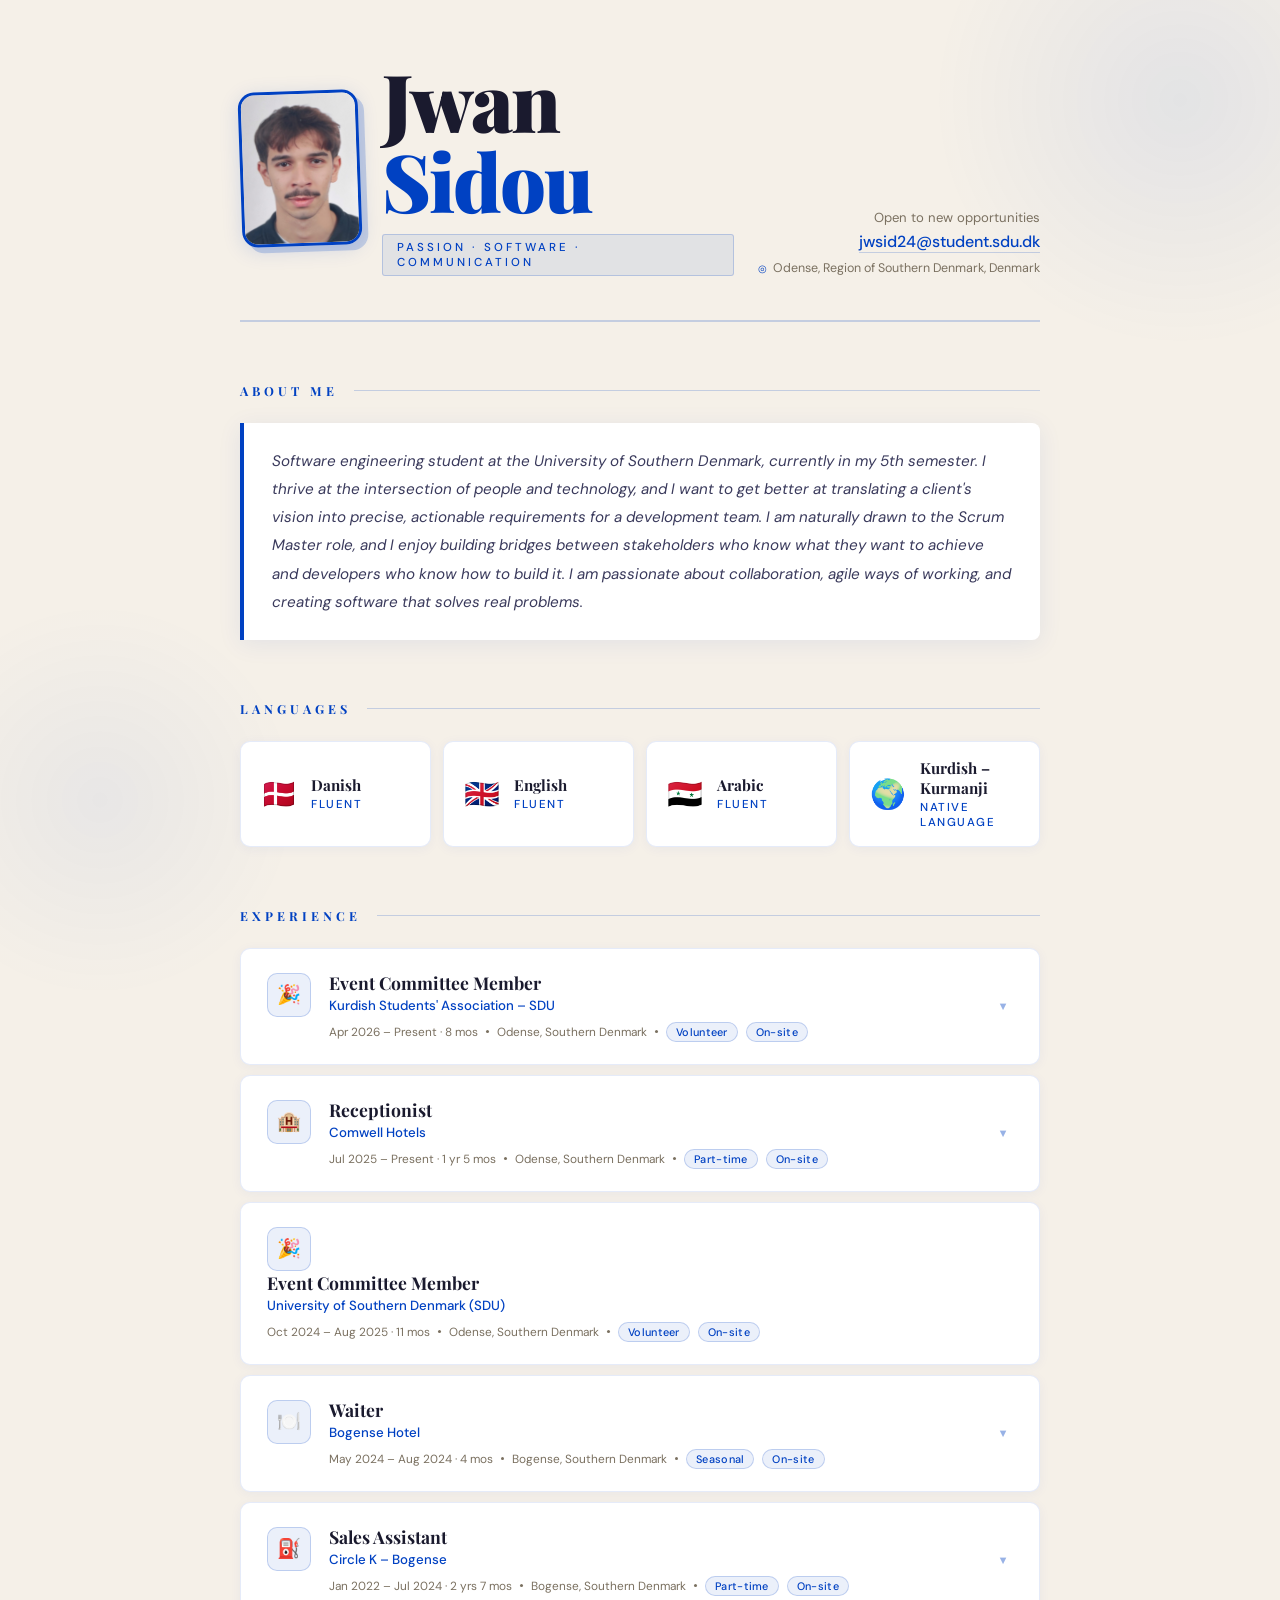
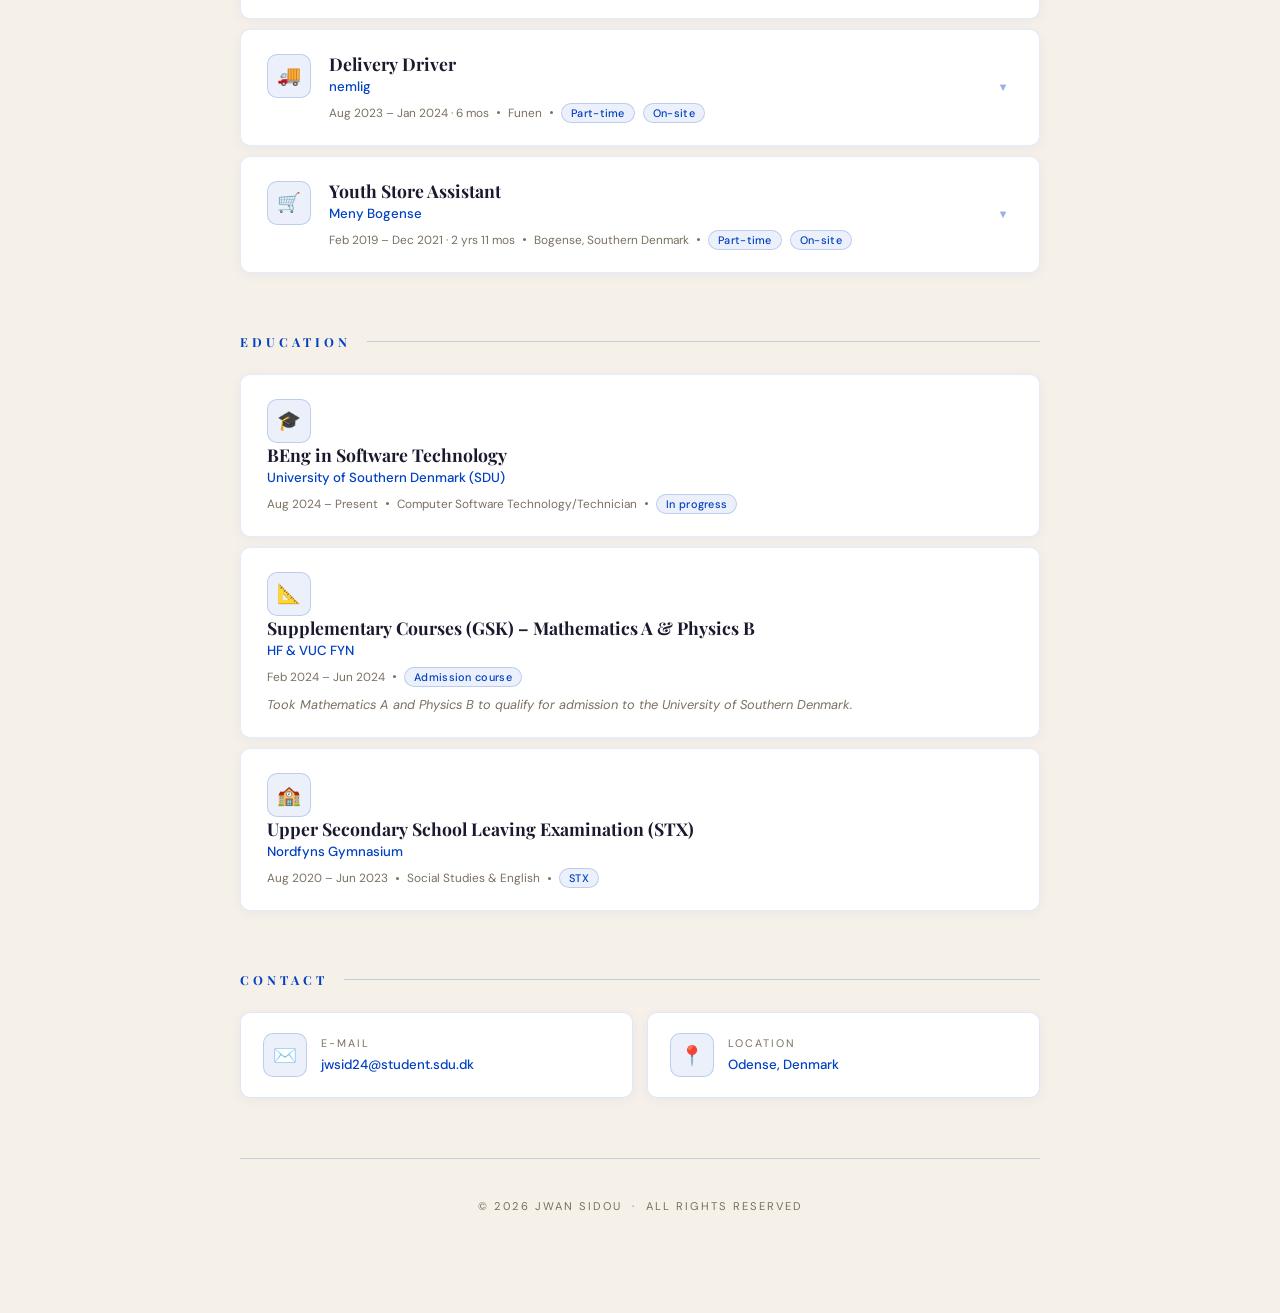
==== commit 2d875457: "english" ====
--- a/index.html
+++ b/index.html
@@ -1,5 +1,5 @@
 <!DOCTYPE html>
-<html lang="da">
+<html lang="en">
 <head>
   <meta charset="UTF-8" />
   <meta name="viewport" content="width=device-width, initial-scale=1.0"/>
@@ -16,60 +16,60 @@
           <img src="[data-uri]" alt="Jwan Sidou" class="profile-photo" />
           <div>
             <h1>Jwan <span>Sidou</span></h1>
-            <div class="title-tag">Passion · Software · Kommunikation</div>
+            <div class="title-tag">Passion · Software · Communication</div>
           </div>
         </div>
       </div>
       <div class="header-right">
-        <p>Tilgængelig for nye muligheder</p>
+        <p>Open to new opportunities</p>
         <a href="mailto:jwsid24@student.sdu.dk">jwsid24@student.sdu.dk</a>
-        <div class="location-badge">Odense, Region Syddanmark, Danmark</div>
+        <div class="location-badge">Odense, Region of Southern Denmark, Denmark</div>
       </div>
     </header>
 
     <!-- ABOUT -->
     <div class="section">
-      <div class="section-label"><h2>Om mig</h2></div>
+      <div class="section-label"><h2>About me</h2></div>
       <div class="about-box">
-        Softwareingeniørstuderende på Syddansk Universitet, i gang med mit 5. semester.
-        Jeg trives i skæringspunktet mellem mennesker og teknologi og ønsker at blive bedre til at oversætte en kundes
-        vision til præcise, handlingsorienterede krav for et udviklingsteam. Jeg er naturligt tiltrukket af
-        rollen som Scrum Master, og jeg nyder at bygge bro mellem interessenter, der ved hvad de vil opnå,
-        og udviklere der ved hvordan de bygger det. Jeg brænder for samarbejde, agile arbejdsmetoder og
-        at skabe software der løser virkelige problemer.
+        Software engineering student at the University of Southern Denmark, currently in my 5th semester.
+        I thrive at the intersection of people and technology, and I want to get better at translating a client's
+        vision into precise, actionable requirements for a development team. I am naturally drawn to
+        the Scrum Master role, and I enjoy building bridges between stakeholders who know what they want to achieve
+        and developers who know how to build it. I am passionate about collaboration, agile ways of working, and
+        creating software that solves real problems.
       </div>
     </div>
 
     <!-- LANGUAGES -->
     <div class="section">
-      <div class="section-label"><h2>Sprog</h2></div>
+      <div class="section-label"><h2>Languages</h2></div>
       <div class="lang-grid">
         <div class="lang-card">
           <span class="lang-flag">🇩🇰</span>
           <div class="lang-info">
-            <span class="lang-name">Dansk</span>
-            <span class="lang-level">Flydende</span>
+            <span class="lang-name">Danish</span>
+            <span class="lang-level">Fluent</span>
           </div>
         </div>
         <div class="lang-card">
           <span class="lang-flag">🇬🇧</span>
           <div class="lang-info">
-            <span class="lang-name">Engelsk</span>
-            <span class="lang-level">Flydende</span>
+            <span class="lang-name">English</span>
+            <span class="lang-level">Fluent</span>
           </div>
         </div>
         <div class="lang-card">
           <span class="lang-flag">🇸🇾</span>
           <div class="lang-info">
-            <span class="lang-name">Arabisk</span>
-            <span class="lang-level">Flydende</span>
+            <span class="lang-name">Arabic</span>
+            <span class="lang-level">Fluent</span>
           </div>
         </div>
         <div class="lang-card">
           <span class="lang-flag">🌍</span>
           <div class="lang-info">
-            <span class="lang-name">Kurdisk – Kurmanji</span>
-            <span class="lang-level">Modersmål</span>
+            <span class="lang-name">Kurdish – Kurmanji</span>
+            <span class="lang-level">Native language</span>
           </div>
         </div>
       </div>
@@ -77,32 +77,32 @@
 
     <!-- EXPERIENCE -->
     <div class="section">
-      <div class="section-label"><h2>Erfaring</h2></div>
+      <div class="section-label"><h2>Experience</h2></div>
       <div class="exp-list">
 
         <div class="exp-card" data-expandable>
           <div class="exp-card-top">
             <div class="exp-icon">🎉</div>
             <div class="exp-body">
-              <div class="exp-role">Medlem af Eventudvalget</div>
-              <div class="exp-company">Kurdiske Studerendes Forening – SDU</div>
-              <div class="exp-meta">
-                <span>apr. 2026 – nu · <span class="auto-duration" data-start="2026-04"></span></span>
-                <span class="dot"></span>
-                <span>Odense, Syddanmark</span>
-                <span class="dot"></span>
-                <span class="badge">Frivilligt arbejde</span>
-                <span class="badge">På arbejdspladsen</span>
-              </div>
-            </div>
-            <div class="exp-chevron">▼</div>
-          </div>
-          <div class="exp-details">
-            <div class="exp-details-inner">
-              <ul>
-                <li>Planlægning, organisering og koordinering af sociale og kulturelle arrangementer for kurdiske studerende på SDU og eventuelt samarbejde med andre foreninger</li>
-                <li>Samarbejder med foreningens bestyrelse, og personer fra forskellige studieretninger, om at styrke fællesskabet på tværs af årgange</li>
-                <li>Håndterer praktisk eventlogistik som booking, kommunikation og promovering</li>
+              <div class="exp-role">Event Committee Member</div>
+              <div class="exp-company">Kurdish Students' Association – SDU</div>
+              <div class="exp-meta">
+                <span>Apr 2026 – Present · <span class="auto-duration" data-start="2026-04"></span></span>
+                <span class="dot"></span>
+                <span>Odense, Southern Denmark</span>
+                <span class="dot"></span>
+                <span class="badge">Volunteer</span>
+                <span class="badge">On-site</span>
+              </div>
+            </div>
+            <div class="exp-chevron">▼</div>
+          </div>
+          <div class="exp-details">
+            <div class="exp-details-inner">
+              <ul>
+                <li>Planning, organising and coordinating social and cultural events for Kurdish students at SDU, and potentially collaborating with other associations</li>
+                <li>Working with the association's board, and with people from different fields of study, to strengthen the community across year groups</li>
+                <li>Handling practical event logistics such as booking, communication and promotion</li>
               </ul>
             </div>
           </div>
@@ -115,23 +115,23 @@
               <div class="exp-role">Receptionist</div>
               <div class="exp-company">Comwell Hotels</div>
               <div class="exp-meta">
-                <span>jul. 2025 – nu · <span class="auto-duration" data-start="2025-07"></span></span>
-                <span class="dot"></span>
-                <span>Odense, Syddanmark</span>
-                <span class="dot"></span>
-                <span class="badge">Deltid</span>
-                <span class="badge">På arbejdspladsen</span>
-              </div>
-            </div>
-            <div class="exp-chevron">▼</div>
-          </div>
-          <div class="exp-details">
-            <div class="exp-details-inner">
-              <ul>
-                <li>Varetager check-in og check-out for gæster samt håndtering af reservationer, på et målrettet computersystem</li>
-                <li>Yder professionel kundeservice i person og over telefon på dansk og engelsk</li>
-                <li>Samarbejder med øvrige afdelinger om at sikre en glidende gæsteoplevelse</li>
-                <li>Håndterer betaling, fakturering og administrative opgaver i receptionen</li>
+                <span>Jul 2025 – Present · <span class="auto-duration" data-start="2025-07"></span></span>
+                <span class="dot"></span>
+                <span>Odense, Southern Denmark</span>
+                <span class="dot"></span>
+                <span class="badge">Part-time</span>
+                <span class="badge">On-site</span>
+              </div>
+            </div>
+            <div class="exp-chevron">▼</div>
+          </div>
+          <div class="exp-details">
+            <div class="exp-details-inner">
+              <ul>
+                <li>Handling guest check-in and check-out as well as reservations, using a hotel booking system</li>
+                <li>Providing professional customer service in person and over the phone in Danish and English</li>
+                <li>Working with other departments to ensure a smooth guest experience</li>
+                <li>Handling payments, invoicing and administrative tasks at the front desk</li>
               </ul>
             </div>
           </div>
@@ -141,15 +141,15 @@
         <div class="exp-card">
           <div class="exp-icon">🎉</div>
           <div class="exp-body">
-            <div class="exp-role">Medlem af Eventudvalget</div>
-            <div class="exp-company">Syddansk Universitet (SDU)</div>
+            <div class="exp-role">Event Committee Member</div>
+            <div class="exp-company">University of Southern Denmark (SDU)</div>
             <div class="exp-meta">
-              <span>okt. 2024 – aug. 2025 · 11 mdr.</span>
-              <span class="dot"></span>
-              <span>Odense, Syddanmark</span>
-              <span class="dot"></span>
-              <span class="badge">Frivilligt</span>
-              <span class="badge">På arbejdspladsen</span>
+              <span>Oct 2024 – Aug 2025 · 11 mos</span>
+              <span class="dot"></span>
+              <span>Odense, Southern Denmark</span>
+              <span class="dot"></span>
+              <span class="badge">Volunteer</span>
+              <span class="badge">On-site</span>
             </div>
           </div>
         </div>
@@ -159,25 +159,25 @@
           <div class="exp-card-top">
             <div class="exp-icon">🍽️</div>
             <div class="exp-body">
-              <div class="exp-role">Tjener</div>
+              <div class="exp-role">Waiter</div>
               <div class="exp-company">Bogense Hotel</div>
               <div class="exp-meta">
-                <span>maj 2024 – aug. 2024 · 4 mdr.</span>
-                <span class="dot"></span>
-                <span>Bogense, Syddanmark</span>
-                <span class="dot"></span>
-                <span class="badge">Sæsonarbejde</span>
-                <span class="badge">På arbejdspladsen</span>
-              </div>
-            </div>
-            <div class="exp-chevron">▼</div>
-          </div>
-          <div class="exp-details">
-            <div class="exp-details-inner">
-              <ul>
-                <li>Betjente gæster i restauranten med fokus på kvalitet og god service</li>
-                <li>Håndterede bestillinger, servering og afregning i et tempofyldt sæsonmiljø</li>
-                <li>Arbejdede tæt sammen med køkken og øvrige personale om en smidig gæsteoplevelse</li>
+                <span>May 2024 – Aug 2024 · 4 mos</span>
+                <span class="dot"></span>
+                <span>Bogense, Southern Denmark</span>
+                <span class="dot"></span>
+                <span class="badge">Seasonal</span>
+                <span class="badge">On-site</span>
+              </div>
+            </div>
+            <div class="exp-chevron">▼</div>
+          </div>
+          <div class="exp-details">
+            <div class="exp-details-inner">
+              <ul>
+                <li>Served guests in the restaurant with a focus on quality and good service</li>
+                <li>Handled orders, serving and billing in a fast-paced seasonal environment</li>
+                <li>Worked closely with the kitchen and other staff to deliver a smooth guest experience</li>
               </ul>
             </div>
           </div>
@@ -187,26 +187,26 @@
           <div class="exp-card-top">
             <div class="exp-icon">⛽</div>
             <div class="exp-body">
-              <div class="exp-role">Salgsassistent</div>
+              <div class="exp-role">Sales Assistant</div>
               <div class="exp-company">Circle K – Bogense</div>
               <div class="exp-meta">
-                <span>jan. 2022 – jul. 2024 · 2 år 7 mdr.</span>
-                <span class="dot"></span>
-                <span>Bogense, Syddanmark</span>
-                <span class="dot"></span>
-                <span class="badge">Deltid</span>
-                <span class="badge">På arbejdspladsen</span>
-              </div>
-            </div>
-            <div class="exp-chevron">▼</div>
-          </div>
-          <div class="exp-details">
-            <div class="exp-details-inner">
-              <ul>
-                <li>Betjente kunder i kassen og stod for daglig drift af butikken</li>
-                <li>Håndterede varelager, påfyldning og oprydning i butik og lager</li>
-                <li>Åbnede og lukkede stationen selvstændigt, herunder kasseoptælling og rapportering</li>
-                <li>Opbyggede stærke rutiner for kundeservice og samarbejde med kollegaer</li>
+                <span>Jan 2022 – Jul 2024 · 2 yrs 7 mos</span>
+                <span class="dot"></span>
+                <span>Bogense, Southern Denmark</span>
+                <span class="dot"></span>
+                <span class="badge">Part-time</span>
+                <span class="badge">On-site</span>
+              </div>
+            </div>
+            <div class="exp-chevron">▼</div>
+          </div>
+          <div class="exp-details">
+            <div class="exp-details-inner">
+              <ul>
+                <li>Served customers at the till and was responsible for the daily running of the shop</li>
+                <li>Handled stock, restocking and tidying in the shop and stockroom</li>
+                <li>Opened and closed the station independently, including cash counts and reporting</li>
+                <li>Built strong routines for customer service and teamwork with colleagues</li>
               </ul>
             </div>
           </div>
@@ -216,25 +216,25 @@
           <div class="exp-card-top">
             <div class="exp-icon">🚚</div>
             <div class="exp-body">
-              <div class="exp-role">Leveringschauffør</div>
+              <div class="exp-role">Delivery Driver</div>
               <div class="exp-company">nemlig</div>
               <div class="exp-meta">
-                <span>aug. 2023 – jan. 2024 · 6 mdr.</span>
-                <span class="dot"></span>
-                <span>Fyn</span>
-                <span class="dot"></span>
-                <span class="badge">Deltid</span>
-                <span class="badge">På arbejdspladsen</span>
-              </div>
-            </div>
-            <div class="exp-chevron">▼</div>
-          </div>
-          <div class="exp-details">
-            <div class="exp-details-inner">
-              <ul>
-                <li>Udleverede dagligvarer til privatkunders dørtrin på Fyn</li>
-                <li>Overholdt leveringstidsvinduerne konsekvent</li>
-                <li>Håndterede kundekontakt ved levering med fokus på høflighed og præcision</li>
+                <span>Aug 2023 – Jan 2024 · 6 mos</span>
+                <span class="dot"></span>
+                <span>Funen</span>
+                <span class="dot"></span>
+                <span class="badge">Part-time</span>
+                <span class="badge">On-site</span>
+              </div>
+            </div>
+            <div class="exp-chevron">▼</div>
+          </div>
+          <div class="exp-details">
+            <div class="exp-details-inner">
+              <ul>
+                <li>Delivered groceries to private customers' doorsteps across Funen</li>
+                <li>Consistently met the delivery time windows</li>
+                <li>Handled customer contact on delivery with a focus on courtesy and accuracy</li>
               </ul>
             </div>
           </div>
@@ -244,25 +244,25 @@
           <div class="exp-card-top">
             <div class="exp-icon">🛒</div>
             <div class="exp-body">
-              <div class="exp-role">Ungarbejder i Butik</div>
+              <div class="exp-role">Youth Store Assistant</div>
               <div class="exp-company">Meny Bogense</div>
               <div class="exp-meta">
-                <span>feb. 2019 – dec. 2021 · 2 år 11 mdr.</span>
-                <span class="dot"></span>
-                <span>Bogense, Syddanmark</span>
-                <span class="dot"></span>
-                <span class="badge">Deltid</span>
-                <span class="badge">På arbejdspladsen</span>
-              </div>
-            </div>
-            <div class="exp-chevron">▼</div>
-          </div>
-          <div class="exp-details">
-            <div class="exp-details-inner">
-              <ul>
-                <li>Fyldte varer op og sørgede for ryddelighed og orden i butikken</li>
-                <li>Betjente kunder og hjalp med at finde varer i en travl dagligvarebutik</li>
-                <li>Første erhvervserfaring — lærte ansvar, pålidelighed og teamwork fra tidlig alder</li>
+                <span>Feb 2019 – Dec 2021 · 2 yrs 11 mos</span>
+                <span class="dot"></span>
+                <span>Bogense, Southern Denmark</span>
+                <span class="dot"></span>
+                <span class="badge">Part-time</span>
+                <span class="badge">On-site</span>
+              </div>
+            </div>
+            <div class="exp-chevron">▼</div>
+          </div>
+          <div class="exp-details">
+            <div class="exp-details-inner">
+              <ul>
+                <li>Restocked shelves and kept the shop tidy and orderly</li>
+                <li>Served customers and helped them find products in a busy supermarket</li>
+                <li>First work experience — learned responsibility, reliability and teamwork from an early age</li>
               </ul>
             </div>
           </div>
@@ -273,20 +273,20 @@
 
     <!-- EDUCATION -->
     <div class="section">
-      <div class="section-label"><h2>Uddannelse</h2></div>
+      <div class="section-label"><h2>Education</h2></div>
       <div class="exp-list">
 
         <div class="exp-card">
           <div class="exp-icon">🎓</div>
           <div class="exp-body">
-            <div class="exp-role">Diplomingeniør i Softwareteknologi</div>
-            <div class="exp-company">Syddansk Universitet (SDU)</div>
+            <div class="exp-role">BEng in Software Technology</div>
+            <div class="exp-company">University of Southern Denmark (SDU)</div>
             <div class="exp-meta">
-              <span>aug. 2024 – nu</span>
+              <span>Aug 2024 – Present</span>
               <span class="dot"></span>
               <span>Computer Software Technology/Technician</span>
               <span class="dot"></span>
-              <span class="badge">Igangværende</span>
+              <span class="badge">In progress</span>
             </div>
           </div>
         </div>
@@ -294,15 +294,15 @@
         <div class="exp-card">
           <div class="exp-icon">📐</div>
           <div class="exp-body">
-            <div class="exp-role">GS Kurser – Matematik A & Fysik B</div>
+            <div class="exp-role">Supplementary Courses (GSK) – Mathematics A & Physics B</div>
             <div class="exp-company">HF & VUC FYN</div>
             <div class="exp-meta">
-              <span>feb. 2024 – jun. 2024</span>
-              <span class="dot"></span>
-              <span class="badge">Adgangskursus</span>
+              <span>Feb 2024 – Jun 2024</span>
+              <span class="dot"></span>
+              <span class="badge">Admission course</span>
             </div>
             <div class="edu-note">
-              Læste op på Matematik A og Fysik B for at søge ind på Syddansk Universitet.
+              Took Mathematics A and Physics B to qualify for admission to the University of Southern Denmark.
             </div>
           </div>
         </div>
@@ -310,12 +310,12 @@
         <div class="exp-card">
           <div class="exp-icon">🏫</div>
           <div class="exp-body">
-            <div class="exp-role">Gymnasial Studentereksamen (STX)</div>
+            <div class="exp-role">Upper Secondary School Leaving Examination (STX)</div>
             <div class="exp-company">Nordfyns Gymnasium</div>
             <div class="exp-meta">
-              <span>aug. 2020 – jun. 2023</span>
-              <span class="dot"></span>
-              <span>Samfundsfag & Engelsk</span>
+              <span>Aug 2020 – Jun 2023</span>
+              <span class="dot"></span>
+              <span>Social Studies & English</span>
               <span class="dot"></span>
               <span class="badge">STX</span>
             </div>
@@ -327,7 +327,7 @@
 
     <!-- CONTACT -->
     <div class="section">
-      <div class="section-label"><h2>Kontakt</h2></div>
+      <div class="section-label"><h2>Contact</h2></div>
       <div class="contact-grid">
         <a class="contact-card" href="mailto:jwsid24@student.sdu.dk">
           <div class="contact-icon">✉️</div>
@@ -339,15 +339,15 @@
         <div class="contact-card" style="cursor:default;">
           <div class="contact-icon">📍</div>
           <div class="contact-info">
-            <p>Lokation</p>
-            <span>Odense, Danmark</span>
+            <p>Location</p>
+            <span>Odense, Denmark</span>
           </div>
         </div>
       </div>
     </div>
 
     <footer>
-      © 2026 Jwan Sidou &nbsp;·&nbsp; Alle rettigheder forbeholdes
+      © 2026 Jwan Sidou &nbsp;·&nbsp; All rights reserved
     </footer>
 
   </div><!-- end .page -->
@@ -368,9 +368,11 @@
       if (months < 1) months = 1;
       const years = Math.floor(months / 12);
       const rem = months % 12;
-      if (years === 0) return rem + ' mdr.';
-      if (rem === 0) return years + ' år';
-      return years + ' år ' + rem + ' mdr.';
+      const yrs = years + (years === 1 ? ' yr' : ' yrs');
+      const mos = rem + (rem === 1 ? ' mo' : ' mos');
+      if (years === 0) return mos;
+      if (rem === 0) return yrs;
+      return yrs + ' ' + mos;
     }
 
     document.querySelectorAll('.auto-duration[data-start]').forEach(el => {
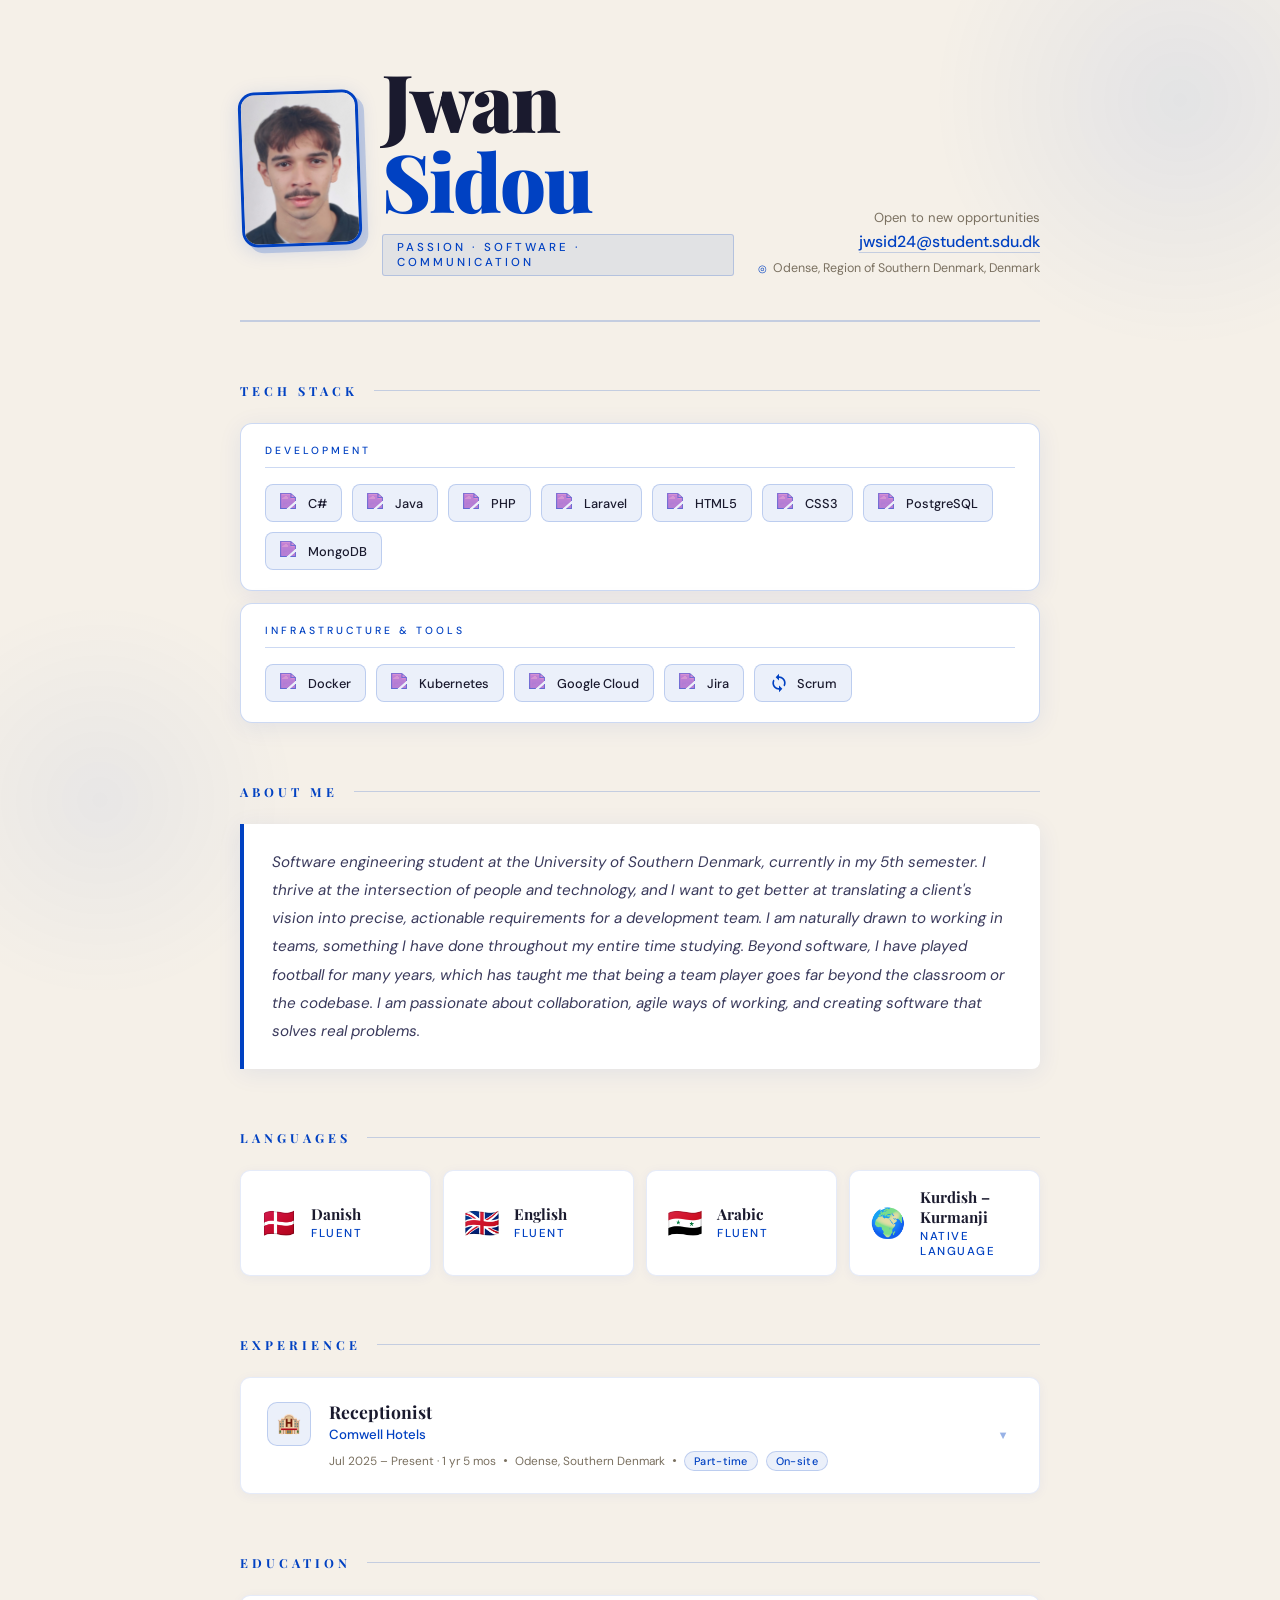
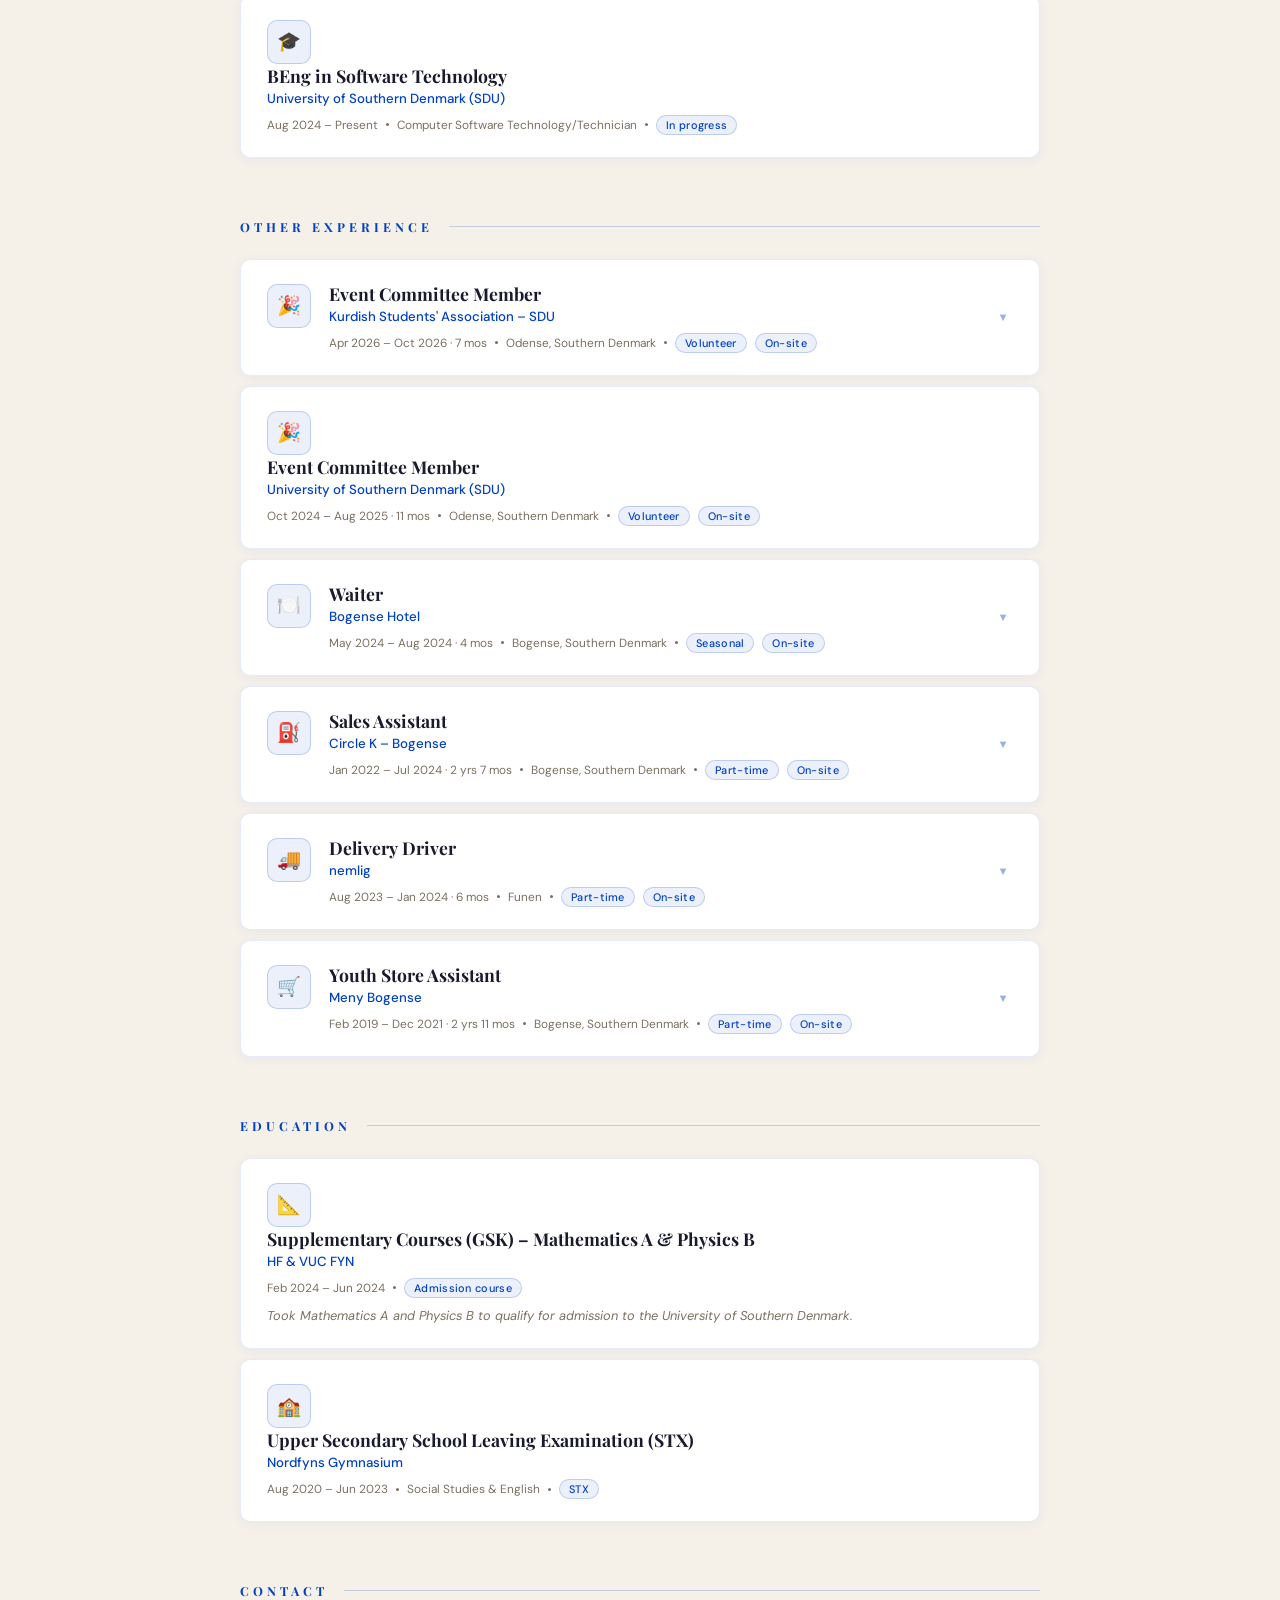
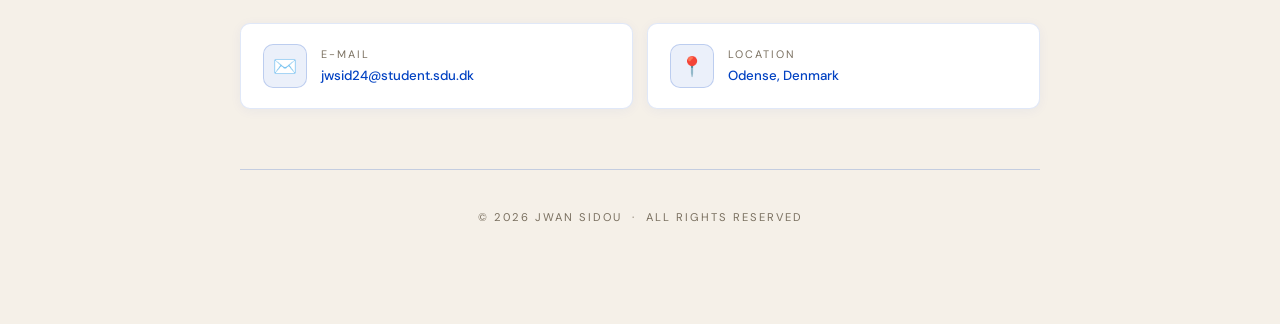
==== commit 49737322: "changes" ====
--- a/index.html
+++ b/index.html
@@ -28,15 +28,86 @@
     </header>
 
     <!-- ABOUT -->
+    <!-- TECH STACK -->
+    <div class="section tech-stack-section">
+      <div class="section-label"><h2>Tech Stack</h2></div>
+
+      <div class="tech-stripe">
+        <div class="tech-stripe-label">Development</div>
+        <div class="tech-stripe-items">
+          <div class="tech-pill">
+            <img src="https://cdn.jsdelivr.net/npm/simple-icons@v11/icons/csharp.svg" class="tech-icon" alt="C#" />
+            <span>C#</span>
+          </div>
+          <div class="tech-pill">
+            <img src="https://cdn.jsdelivr.net/npm/simple-icons@v11/icons/java.svg" class="tech-icon" alt="Java" />
+            <span>Java</span>
+          </div>
+          <div class="tech-pill">
+            <img src="https://cdn.jsdelivr.net/npm/simple-icons@v11/icons/php.svg" class="tech-icon" alt="PHP" />
+            <span>PHP</span>
+          </div>
+          <div class="tech-pill">
+            <img src="https://cdn.jsdelivr.net/npm/simple-icons@v11/icons/laravel.svg" class="tech-icon" alt="Laravel" />
+            <span>Laravel</span>
+          </div>
+          <div class="tech-pill">
+            <img src="https://cdn.jsdelivr.net/npm/simple-icons@v11/icons/html5.svg" class="tech-icon" alt="HTML5" />
+            <span>HTML5</span>
+          </div>
+          <div class="tech-pill">
+            <img src="https://cdn.jsdelivr.net/npm/simple-icons@v11/icons/css3.svg" class="tech-icon" alt="CSS3" />
+            <span>CSS3</span>
+          </div>
+          <div class="tech-pill">
+            <img src="https://cdn.jsdelivr.net/npm/simple-icons@v11/icons/postgresql.svg" class="tech-icon" alt="PostgreSQL" />
+            <span>PostgreSQL</span>
+          </div>
+          <div class="tech-pill">
+            <img src="https://cdn.jsdelivr.net/npm/simple-icons@v11/icons/mongodb.svg" class="tech-icon" alt="MongoDB" />
+            <span>MongoDB</span>
+          </div>
+        </div>
+      </div>
+
+      <div class="tech-stripe">
+        <div class="tech-stripe-label">Infrastructure & Tools</div>
+        <div class="tech-stripe-items">
+          <div class="tech-pill">
+            <img src="https://cdn.jsdelivr.net/npm/simple-icons@v11/icons/docker.svg" class="tech-icon" alt="Docker" />
+            <span>Docker</span>
+          </div>
+          <div class="tech-pill">
+            <img src="https://cdn.jsdelivr.net/npm/simple-icons@v11/icons/kubernetes.svg" class="tech-icon" alt="Kubernetes" />
+            <span>Kubernetes</span>
+          </div>
+          <div class="tech-pill">
+            <img src="https://cdn.jsdelivr.net/npm/simple-icons@v11/icons/googlecloud.svg" class="tech-icon" alt="Google Cloud" />
+            <span>Google Cloud</span>
+          </div>
+          <div class="tech-pill">
+            <img src="https://cdn.jsdelivr.net/npm/simple-icons@v11/icons/jira.svg" class="tech-icon" alt="Jira" />
+            <span>Jira</span>
+          </div>
+          <div class="tech-pill">
+            <svg class="tech-icon" viewBox="0 0 24 24" fill="currentColor" xmlns="http://www.w3.org/2000/svg" style="color: #0041c2;">
+              <path d="M12 4V1L8 5l4 4V6c3.31 0 6 2.69 6 6 0 1.01-.25 1.97-.7 2.8l1.46 1.46A7.93 7.93 0 0 0 20 12c0-4.42-3.58-8-8-8zm0 14c-3.31 0-6-2.69-6-6 0-1.01.25-1.97.7-2.8L5.24 7.74A7.93 7.93 0 0 0 4 12c0 4.42 3.58 8 8 8v3l4-4-4-4v3z"/>
+            </svg>
+            <span>Scrum</span>
+          </div>
+        </div>
+      </div>
+    </div>
+
     <div class="section">
       <div class="section-label"><h2>About me</h2></div>
       <div class="about-box">
         Software engineering student at the University of Southern Denmark, currently in my 5th semester.
         I thrive at the intersection of people and technology, and I want to get better at translating a client's
-        vision into precise, actionable requirements for a development team. I am naturally drawn to
-        the Scrum Master role, and I enjoy building bridges between stakeholders who know what they want to achieve
-        and developers who know how to build it. I am passionate about collaboration, agile ways of working, and
-        creating software that solves real problems.
+        vision into precise, actionable requirements for a development team. I am naturally drawn to working in teams, 
+        something I have done throughout my entire time studying. Beyond software, I have played football for many years,
+        which has taught me that being a team player goes far beyond the classroom or the codebase.
+        I am passionate about collaboration, agile ways of working, and creating software that solves real problems.
       </div>
     </div>
 
@@ -82,34 +153,6 @@
 
         <div class="exp-card" data-expandable>
           <div class="exp-card-top">
-            <div class="exp-icon">🎉</div>
-            <div class="exp-body">
-              <div class="exp-role">Event Committee Member</div>
-              <div class="exp-company">Kurdish Students' Association – SDU</div>
-              <div class="exp-meta">
-                <span>Apr 2026 – Present · <span class="auto-duration" data-start="2026-04"></span></span>
-                <span class="dot"></span>
-                <span>Odense, Southern Denmark</span>
-                <span class="dot"></span>
-                <span class="badge">Volunteer</span>
-                <span class="badge">On-site</span>
-              </div>
-            </div>
-            <div class="exp-chevron">▼</div>
-          </div>
-          <div class="exp-details">
-            <div class="exp-details-inner">
-              <ul>
-                <li>Planning, organising and coordinating social and cultural events for Kurdish students at SDU, and potentially collaborating with other associations</li>
-                <li>Working with the association's board, and with people from different fields of study, to strengthen the community across year groups</li>
-                <li>Handling practical event logistics such as booking, communication and promotion</li>
-              </ul>
-            </div>
-          </div>
-        </div>
-
-        <div class="exp-card" data-expandable>
-          <div class="exp-card-top">
             <div class="exp-icon">🏨</div>
             <div class="exp-body">
               <div class="exp-role">Receptionist</div>
@@ -137,6 +180,64 @@
           </div>
         </div>
 
+      </div>
+    </div>
+
+    <!-- EDUCATION (BEng) -->
+    <div class="section">
+      <div class="section-label"><h2>Education</h2></div>
+      <div class="exp-list">
+
+        <div class="exp-card">
+          <div class="exp-icon">🎓</div>
+          <div class="exp-body">
+            <div class="exp-role">BEng in Software Technology</div>
+            <div class="exp-company">University of Southern Denmark (SDU)</div>
+            <div class="exp-meta">
+              <span>Aug 2024 – Present</span>
+              <span class="dot"></span>
+              <span>Computer Software Technology/Technician</span>
+              <span class="dot"></span>
+              <span class="badge">In progress</span>
+            </div>
+          </div>
+        </div>
+
+      </div>
+    </div>
+
+    <!-- OTHER EXPERIENCE -->
+    <div class="section">
+      <div class="section-label"><h2>Other Experience</h2></div>
+      <div class="exp-list">
+
+        <div class="exp-card" data-expandable>
+          <div class="exp-card-top">
+            <div class="exp-icon">🎉</div>
+            <div class="exp-body">
+              <div class="exp-role">Event Committee Member</div>
+              <div class="exp-company">Kurdish Students' Association – SDU</div>
+              <div class="exp-meta">
+                <span>Apr 2026 – Oct 2026 · 7 mos</span>
+                <span class="dot"></span>
+                <span>Odense, Southern Denmark</span>
+                <span class="dot"></span>
+                <span class="badge">Volunteer</span>
+                <span class="badge">On-site</span>
+              </div>
+            </div>
+            <div class="exp-chevron">▼</div>
+          </div>
+          <div class="exp-details">
+            <div class="exp-details-inner">
+              <ul>
+                <li>Planning, organising and coordinating social and cultural events for Kurdish students at SDU, and potentially collaborating with other associations</li>
+                <li>Working with the association's board, and with people from different fields of study, to strengthen the community across year groups</li>
+                <li>Handling practical event logistics such as booking, communication and promotion</li>
+              </ul>
+            </div>
+          </div>
+        </div>
 
         <div class="exp-card">
           <div class="exp-icon">🎉</div>
@@ -154,7 +255,6 @@
           </div>
         </div>
 
-      
         <div class="exp-card" data-expandable>
           <div class="exp-card-top">
             <div class="exp-icon">🍽️</div>
@@ -271,25 +371,10 @@
       </div>
     </div>
 
-    <!-- EDUCATION -->
+    <!-- EDUCATION (remaining) -->
     <div class="section">
       <div class="section-label"><h2>Education</h2></div>
       <div class="exp-list">
-
-        <div class="exp-card">
-          <div class="exp-icon">🎓</div>
-          <div class="exp-body">
-            <div class="exp-role">BEng in Software Technology</div>
-            <div class="exp-company">University of Southern Denmark (SDU)</div>
-            <div class="exp-meta">
-              <span>Aug 2024 – Present</span>
-              <span class="dot"></span>
-              <span>Computer Software Technology/Technician</span>
-              <span class="dot"></span>
-              <span class="badge">In progress</span>
-            </div>
-          </div>
-        </div>
 
         <div class="exp-card">
           <div class="exp-icon">📐</div>
--- a/style.css
+++ b/style.css
@@ -201,6 +201,77 @@
     background: var(--accent-border);
 }
 
+/* ── TECH STACK ── */
+.tech-stack-section {
+    margin-bottom: 60px;
+}
+
+.tech-stripe {
+    background: var(--card);
+    border: 1px solid var(--accent-border);
+    border-radius: 12px;
+    padding: 20px 24px;
+    margin-bottom: 12px;
+    box-shadow: var(--shadow);
+}
+
+.tech-stripe:last-child {
+    margin-bottom: 0;
+}
+
+.tech-stripe-label {
+    font-size: 0.65rem;
+    font-weight: 500;
+    letter-spacing: 3px;
+    text-transform: uppercase;
+    color: var(--accent);
+    margin-bottom: 16px;
+    padding-bottom: 10px;
+    border-bottom: 1px solid var(--accent-border);
+}
+
+.tech-stripe-items {
+    display: flex;
+    flex-wrap: wrap;
+    gap: 10px;
+}
+
+.tech-pill {
+    display: flex;
+    align-items: center;
+    gap: 8px;
+    background: var(--accent-pale);
+    border: 1px solid var(--accent-border);
+    border-radius: 8px;
+    padding: 8px 14px;
+    transition: transform 0.2s ease, box-shadow 0.2s ease, border-color 0.2s ease;
+    cursor: default;
+}
+
+.tech-pill:hover {
+    transform: translateY(-2px);
+    box-shadow: 0 6px 18px rgba(0, 65, 194, 0.14);
+    border-color: var(--accent);
+}
+
+.tech-pill span {
+    font-size: 0.8rem;
+    font-weight: 500;
+    color: var(--text);
+    white-space: nowrap;
+}
+
+.tech-icon {
+    width: 20px;
+    height: 20px;
+    flex-shrink: 0;
+}
+
+img.tech-icon {
+    object-fit: contain;
+    filter: invert(17%) sepia(83%) saturate(1800%) hue-rotate(210deg) brightness(80%) contrast(110%);
+}
+
 /* ── ABOUT BOX ── */
 .about-box {
     background: var(--card);
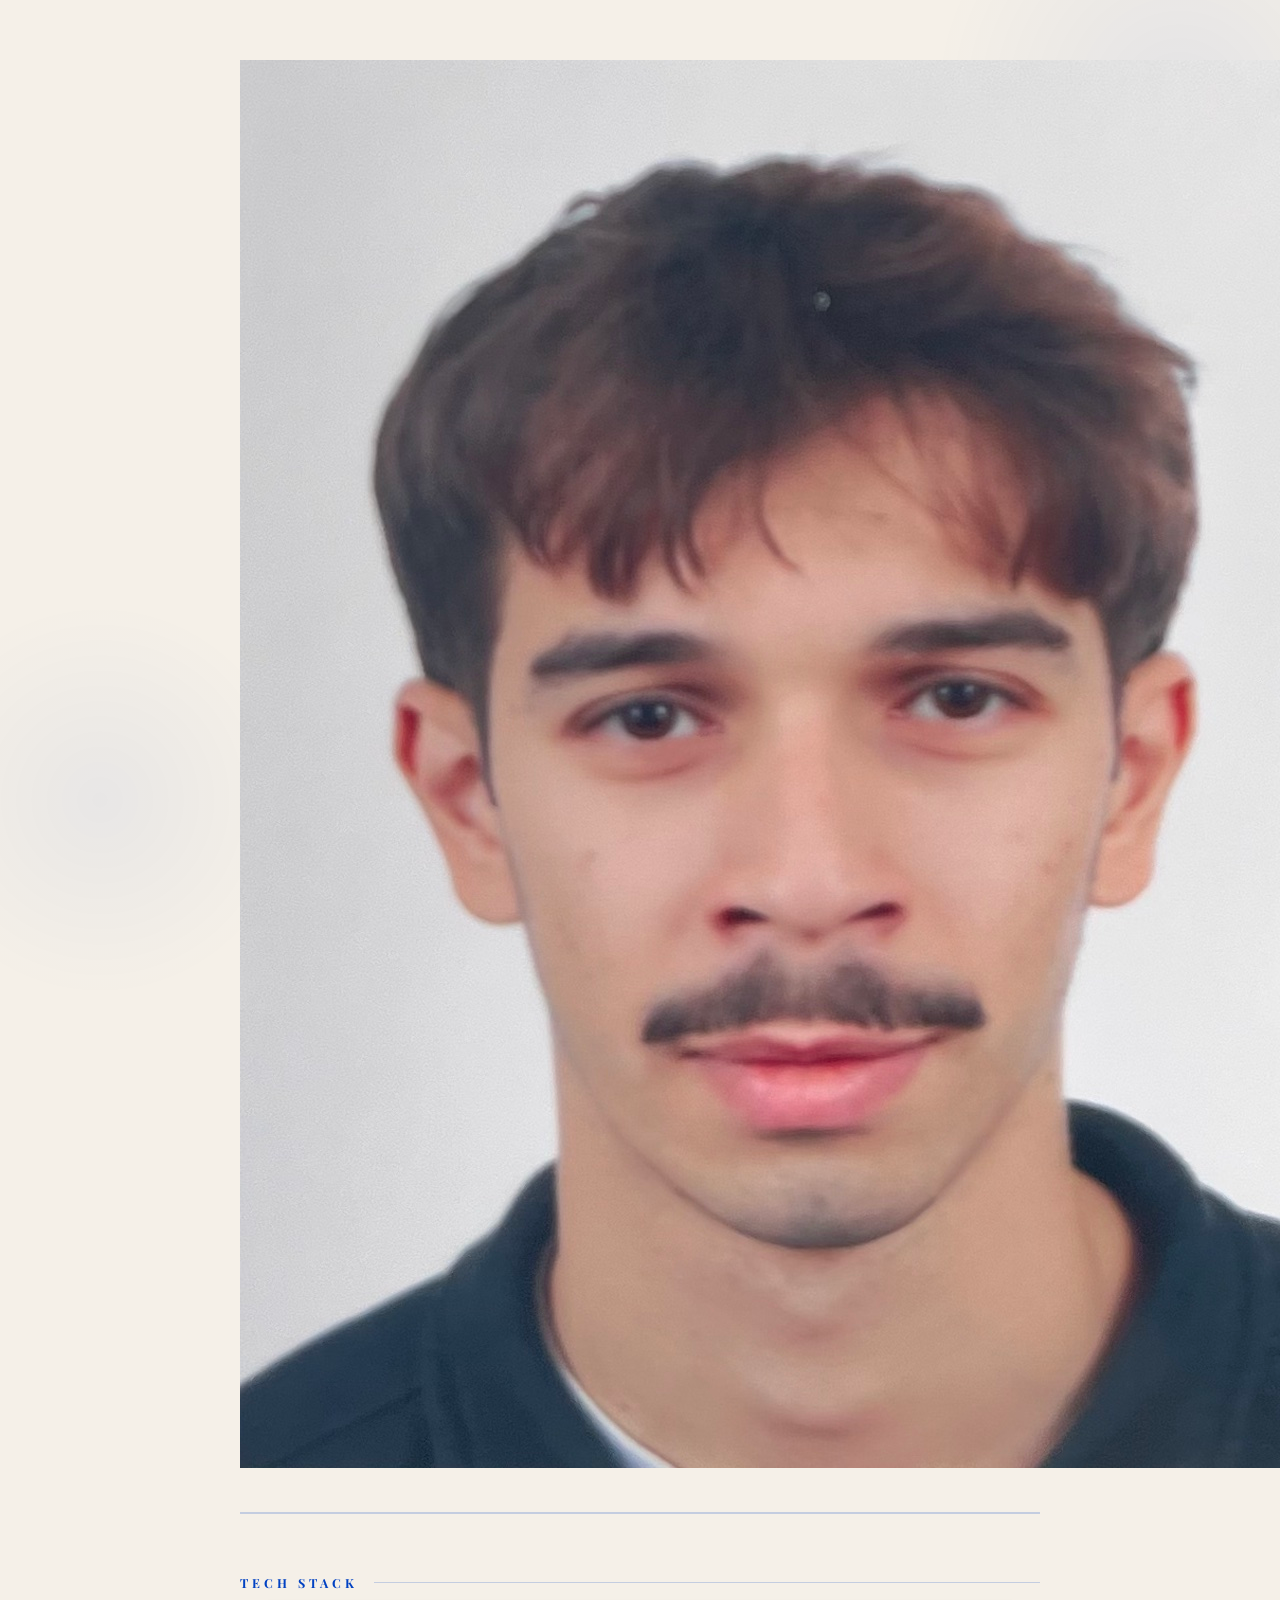
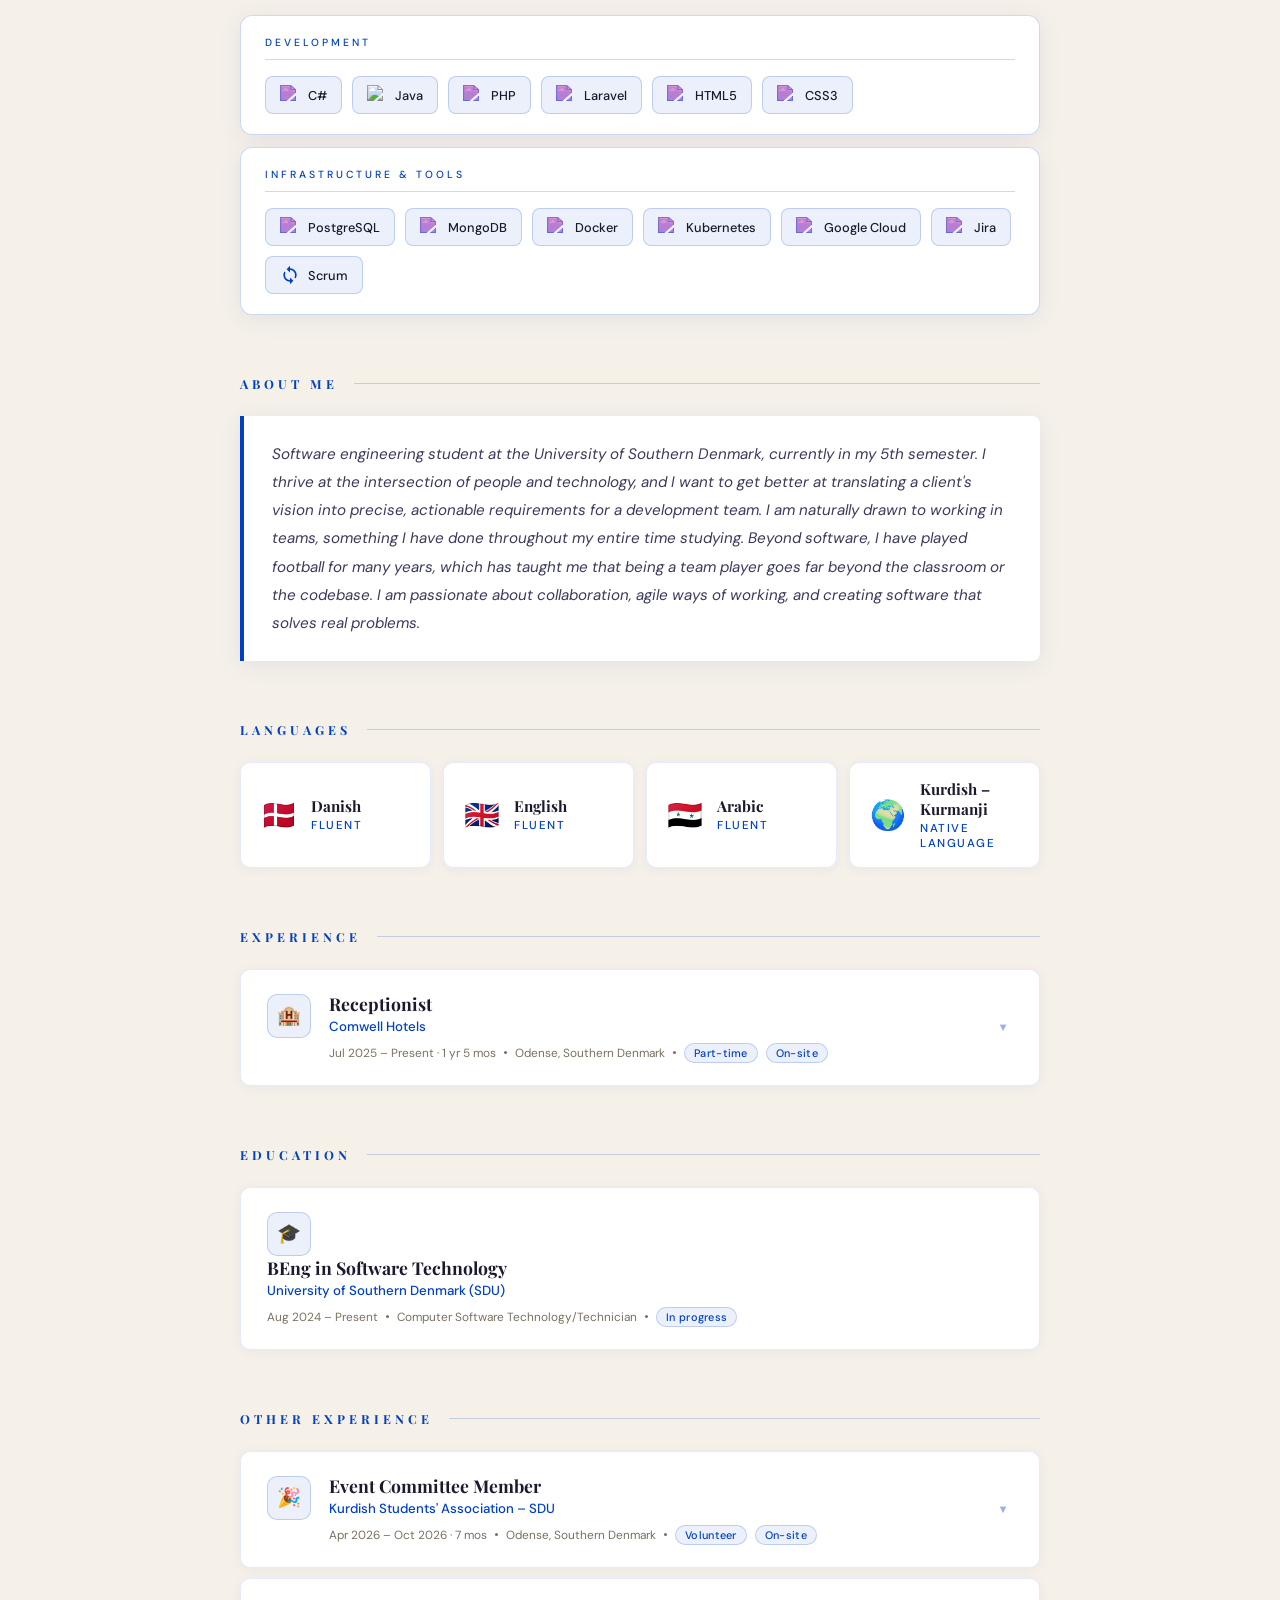
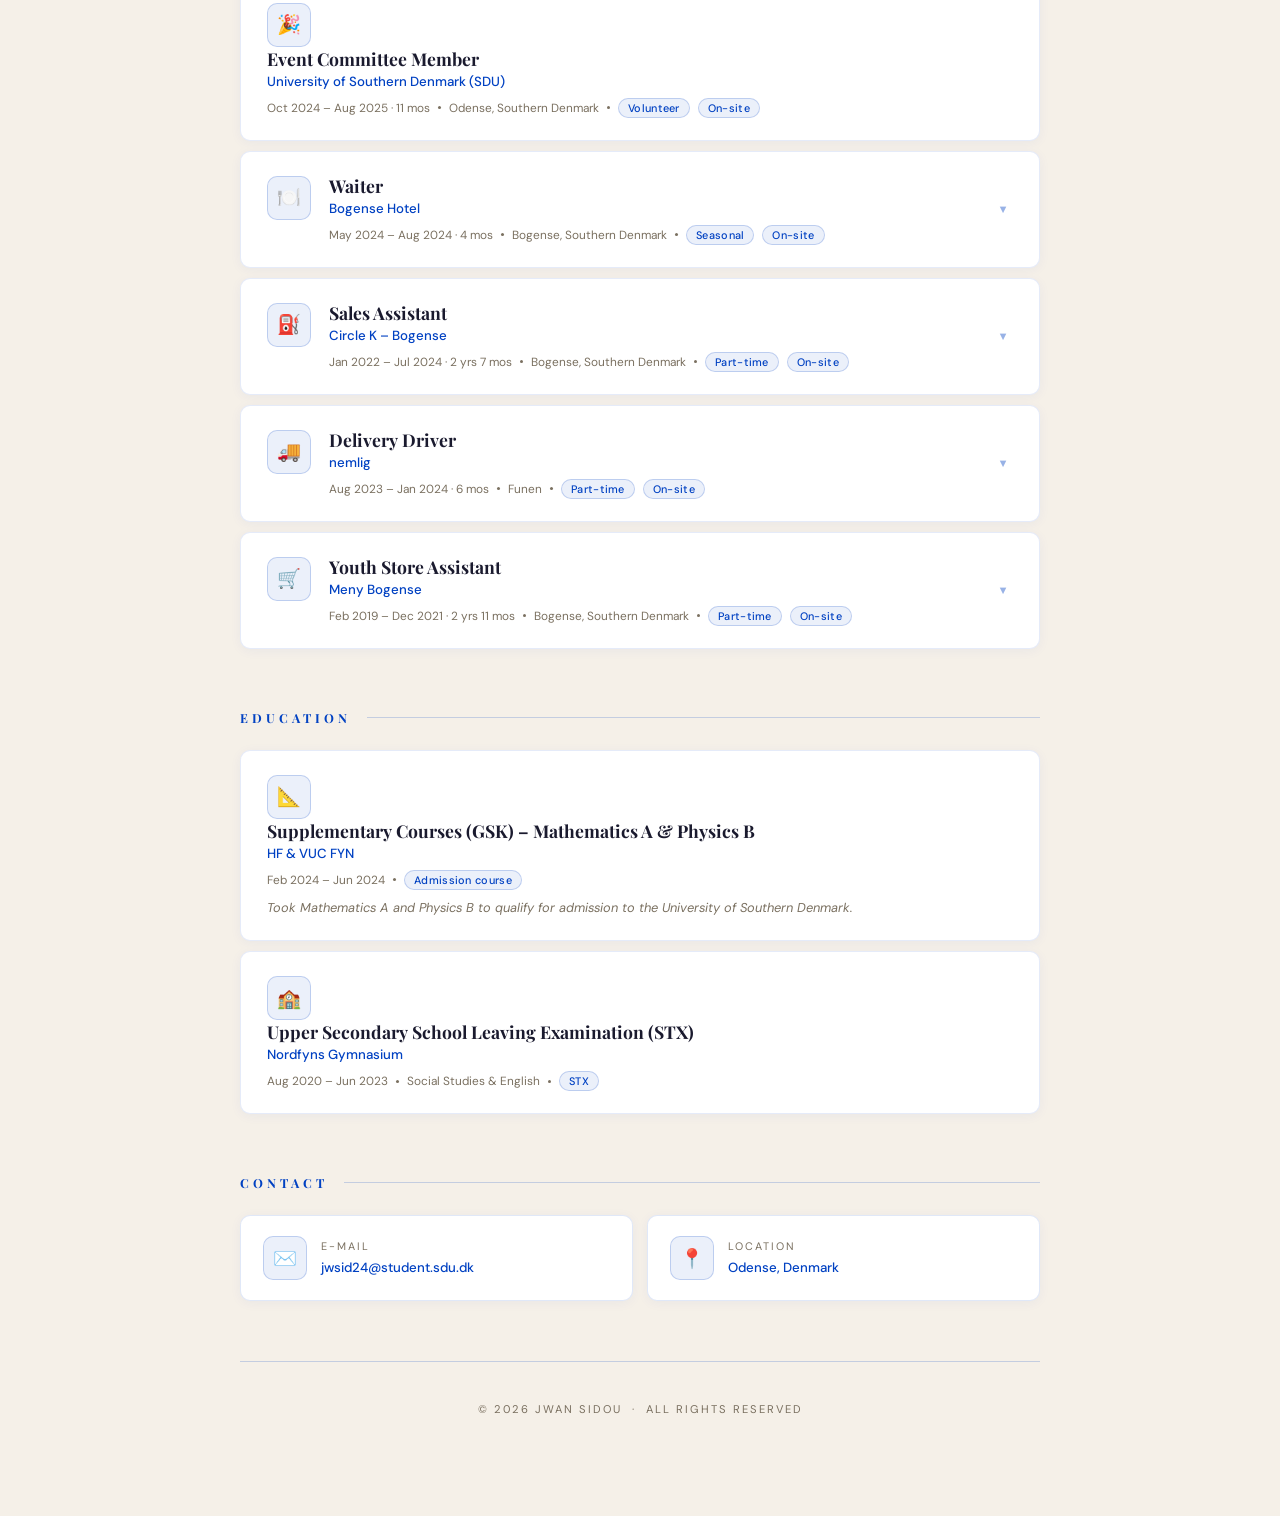
==== commit 9599e94e: "picture, and structure" ====
--- a/index.html
+++ b/index.html
@@ -13,7 +13,7 @@
     <header>
       <div class="header-left">
         <div class="header-name-row">
-          <img src="[data-uri]" alt="Jwan Sidou" class="profile-photo" />
+          <img src="Jwan Sidou.jpg">
           <div>
             <h1>Jwan <span>Sidou</span></h1>
             <div class="title-tag">Passion · Software · Communication</div>
@@ -40,7 +40,7 @@
             <span>C#</span>
           </div>
           <div class="tech-pill">
-            <img src="https://cdn.jsdelivr.net/npm/simple-icons@v11/icons/java.svg" class="tech-icon" alt="Java" />
+            <img src="https://cdn.jsdelivr.net/gh/devicons/devicon/icons/java/java-original.svg" class="tech-icon tech-icon-colored" alt="Java" />
             <span>Java</span>
           </div>
           <div class="tech-pill">
@@ -58,14 +58,6 @@
           <div class="tech-pill">
             <img src="https://cdn.jsdelivr.net/npm/simple-icons@v11/icons/css3.svg" class="tech-icon" alt="CSS3" />
             <span>CSS3</span>
-          </div>
-          <div class="tech-pill">
-            <img src="https://cdn.jsdelivr.net/npm/simple-icons@v11/icons/postgresql.svg" class="tech-icon" alt="PostgreSQL" />
-            <span>PostgreSQL</span>
-          </div>
-          <div class="tech-pill">
-            <img src="https://cdn.jsdelivr.net/npm/simple-icons@v11/icons/mongodb.svg" class="tech-icon" alt="MongoDB" />
-            <span>MongoDB</span>
           </div>
         </div>
       </div>
@@ -73,6 +65,14 @@
       <div class="tech-stripe">
         <div class="tech-stripe-label">Infrastructure & Tools</div>
         <div class="tech-stripe-items">
+          <div class="tech-pill">
+            <img src="https://cdn.jsdelivr.net/npm/simple-icons@v11/icons/postgresql.svg" class="tech-icon" alt="PostgreSQL" />
+            <span>PostgreSQL</span>
+          </div>
+          <div class="tech-pill">
+            <img src="https://cdn.jsdelivr.net/npm/simple-icons@v11/icons/mongodb.svg" class="tech-icon" alt="MongoDB" />
+            <span>MongoDB</span>
+          </div>
           <div class="tech-pill">
             <img src="https://cdn.jsdelivr.net/npm/simple-icons@v11/icons/docker.svg" class="tech-icon" alt="Docker" />
             <span>Docker</span>
--- a/style.css
+++ b/style.css
@@ -272,6 +272,10 @@
     filter: invert(17%) sepia(83%) saturate(1800%) hue-rotate(210deg) brightness(80%) contrast(110%);
 }
 
+img.tech-icon-colored {
+    filter: none;
+}
+
 /* ── ABOUT BOX ── */
 .about-box {
     background: var(--card);
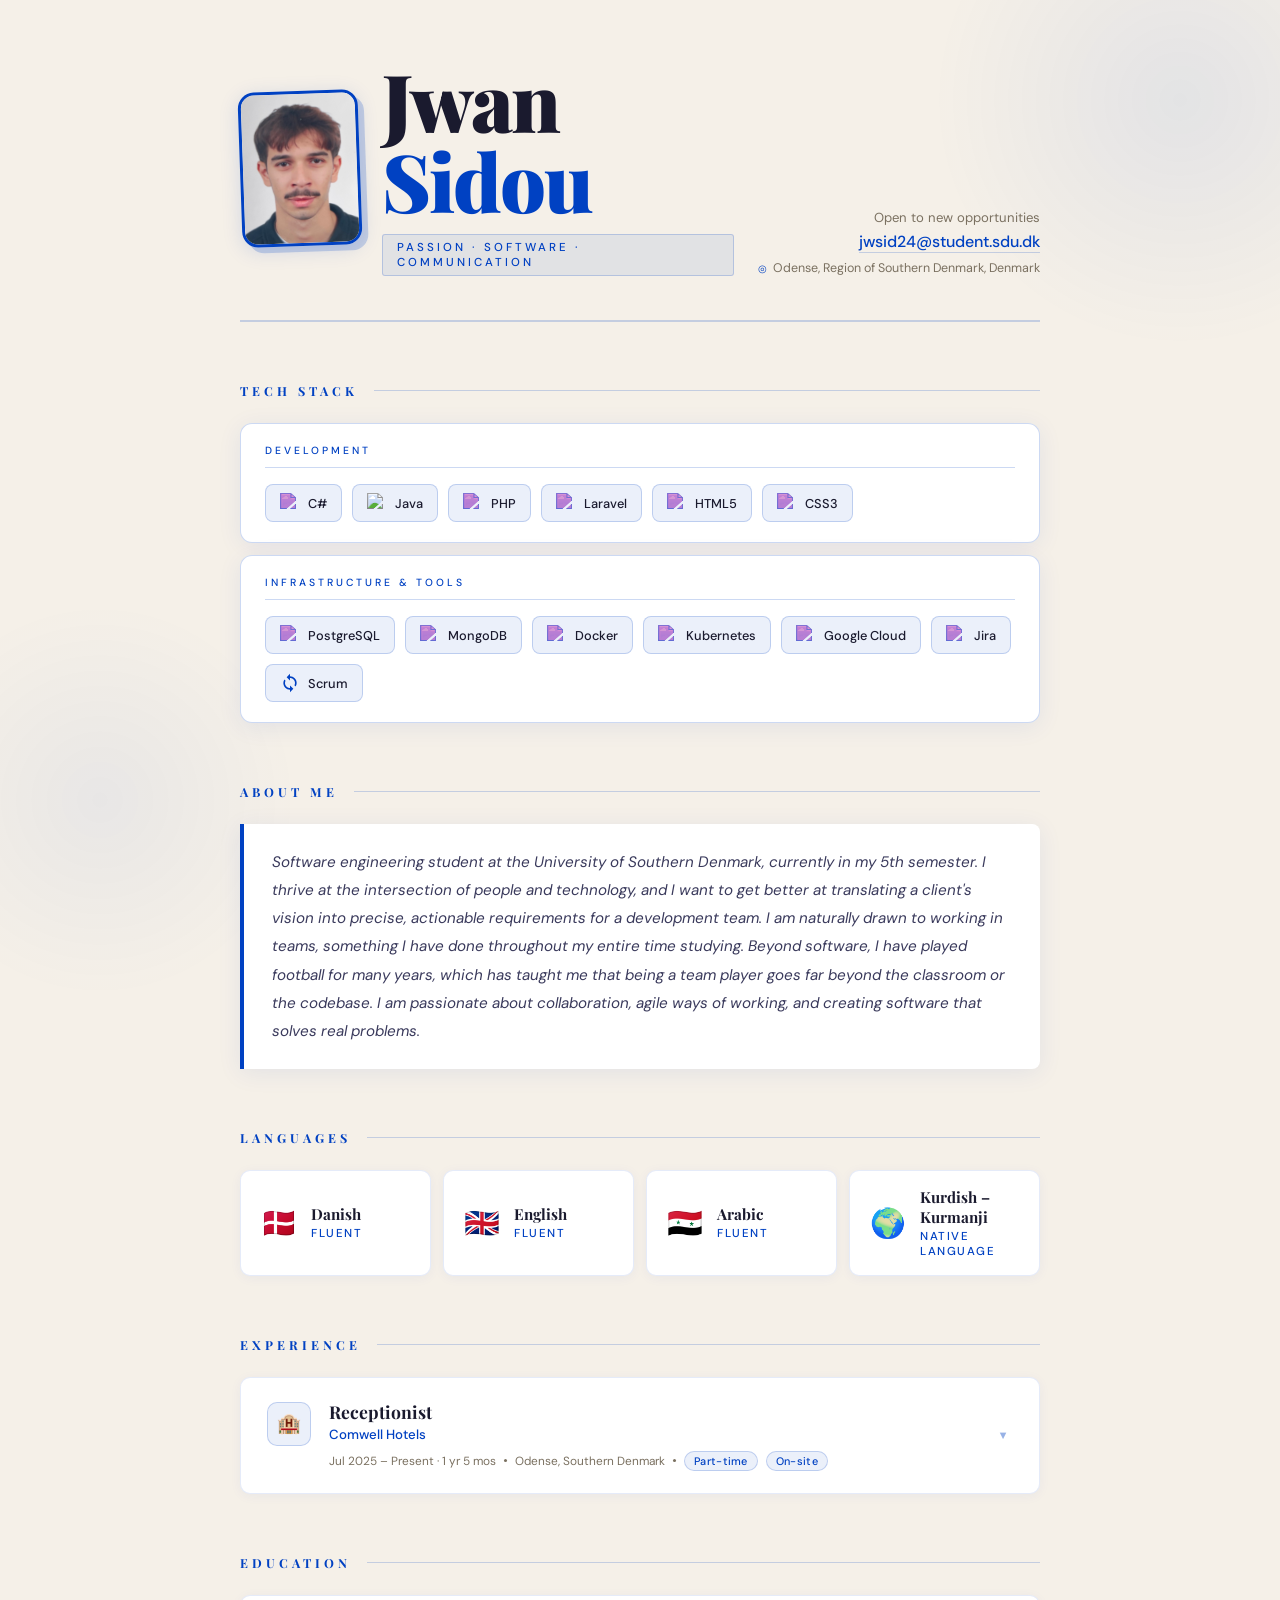
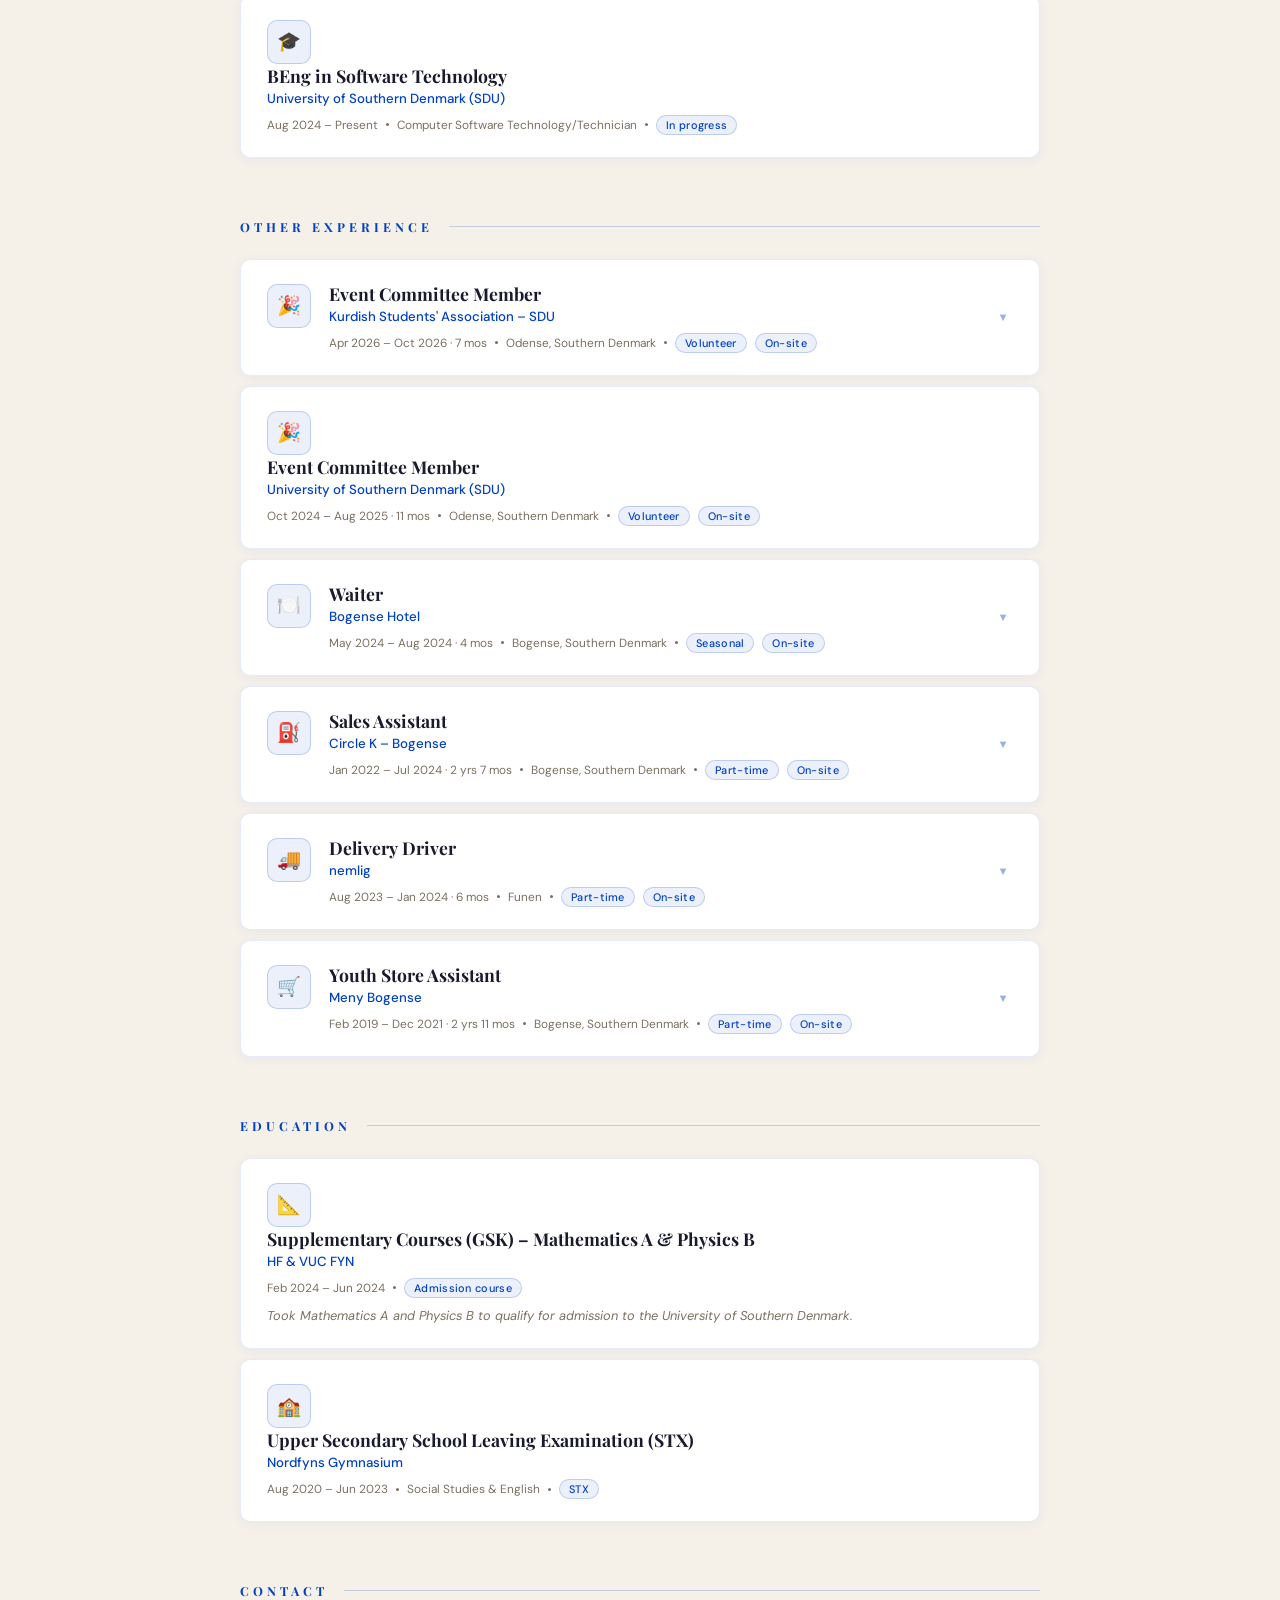
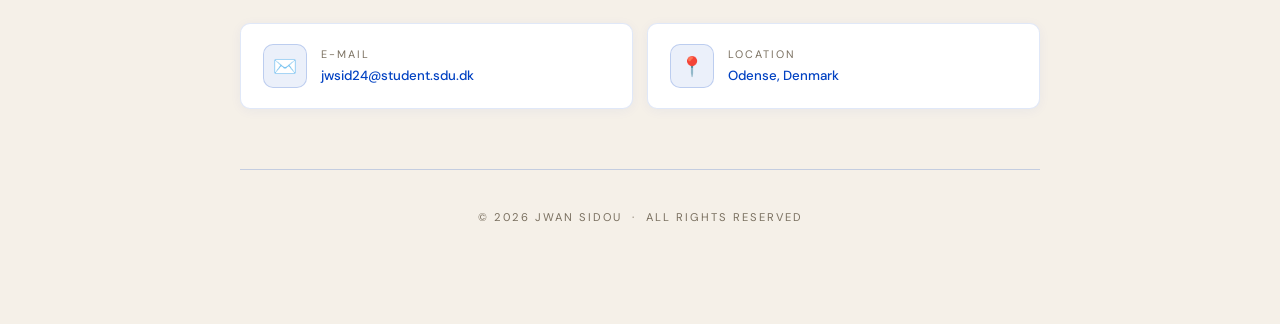
==== commit 556f4d5c: "picture problems" ====
--- a/index.html
+++ b/index.html
@@ -13,7 +13,7 @@
     <header>
       <div class="header-left">
         <div class="header-name-row">
-          <img src="Jwan Sidou.jpg">
+          <img src="Jwan%20Sidou.jpg" alt="Jwan Sidou" class="profile-photo" />
           <div>
             <h1>Jwan <span>Sidou</span></h1>
             <div class="title-tag">Passion · Software · Communication</div>
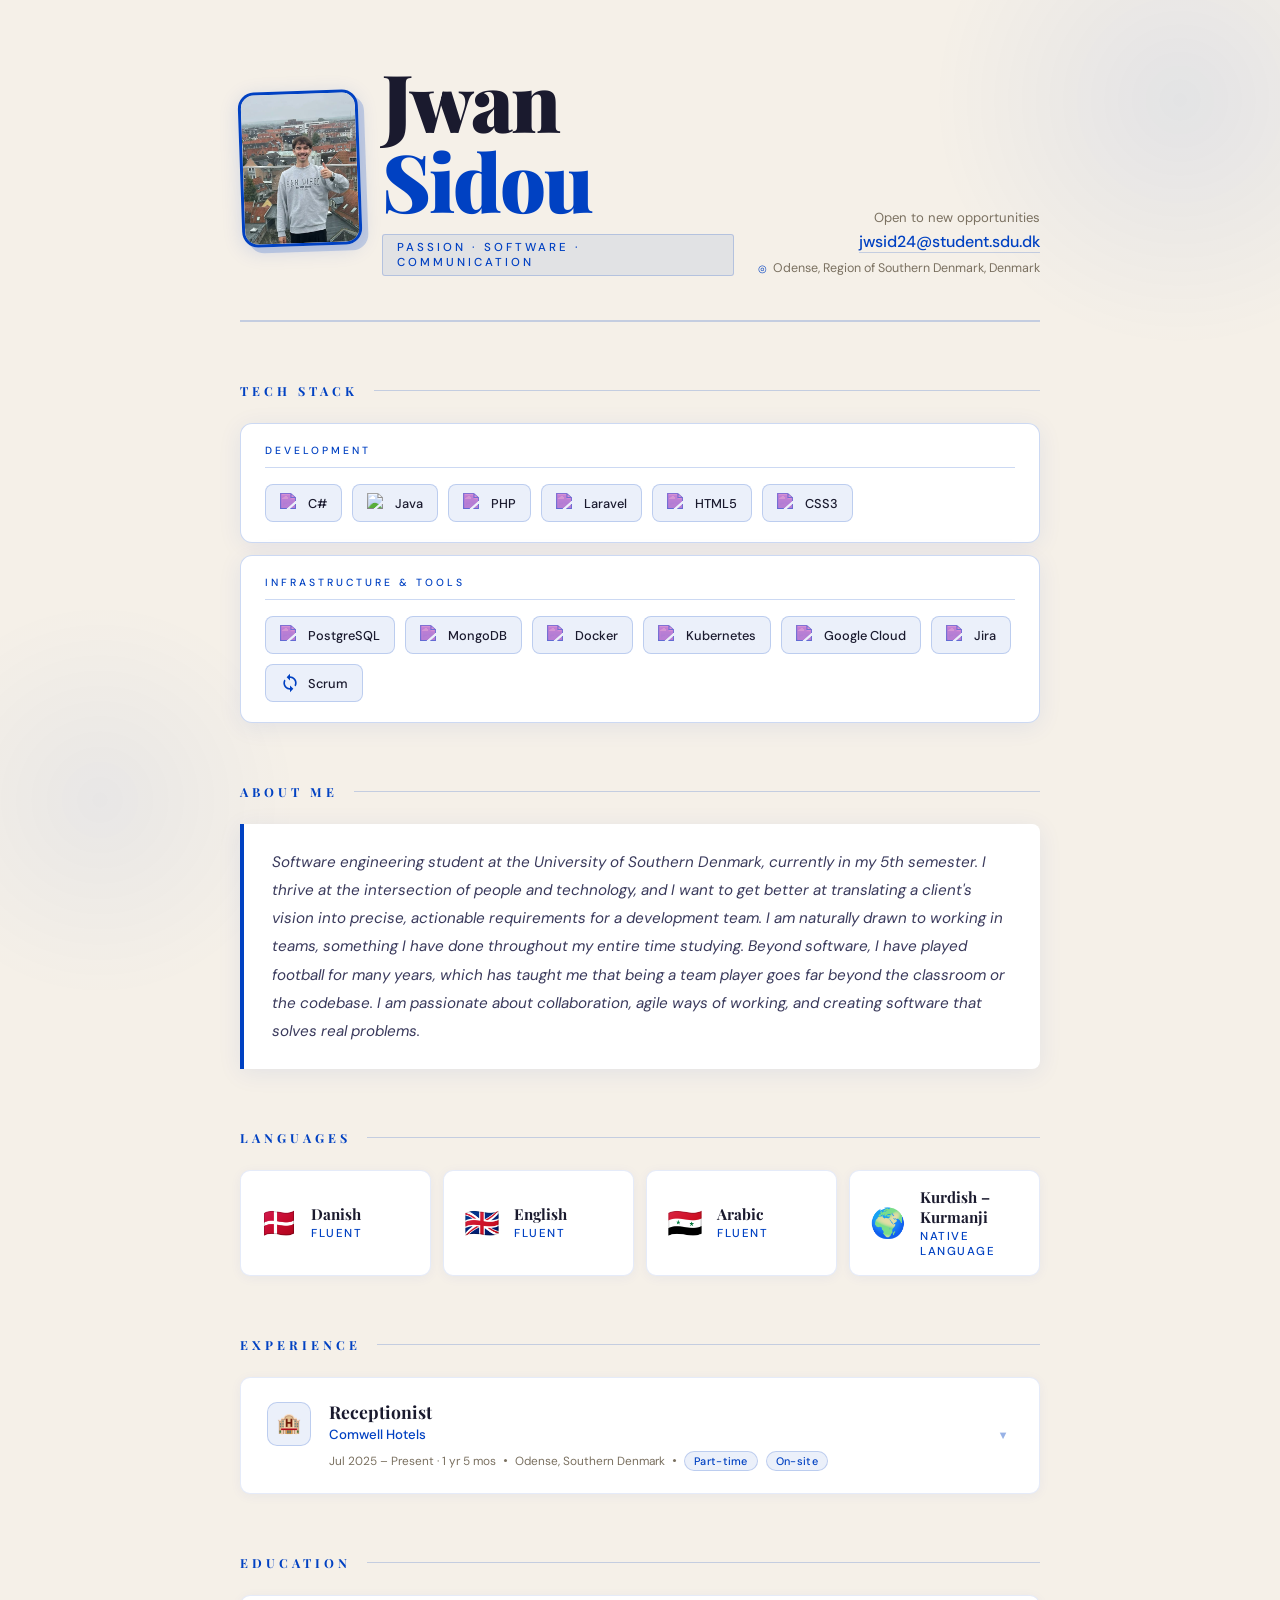
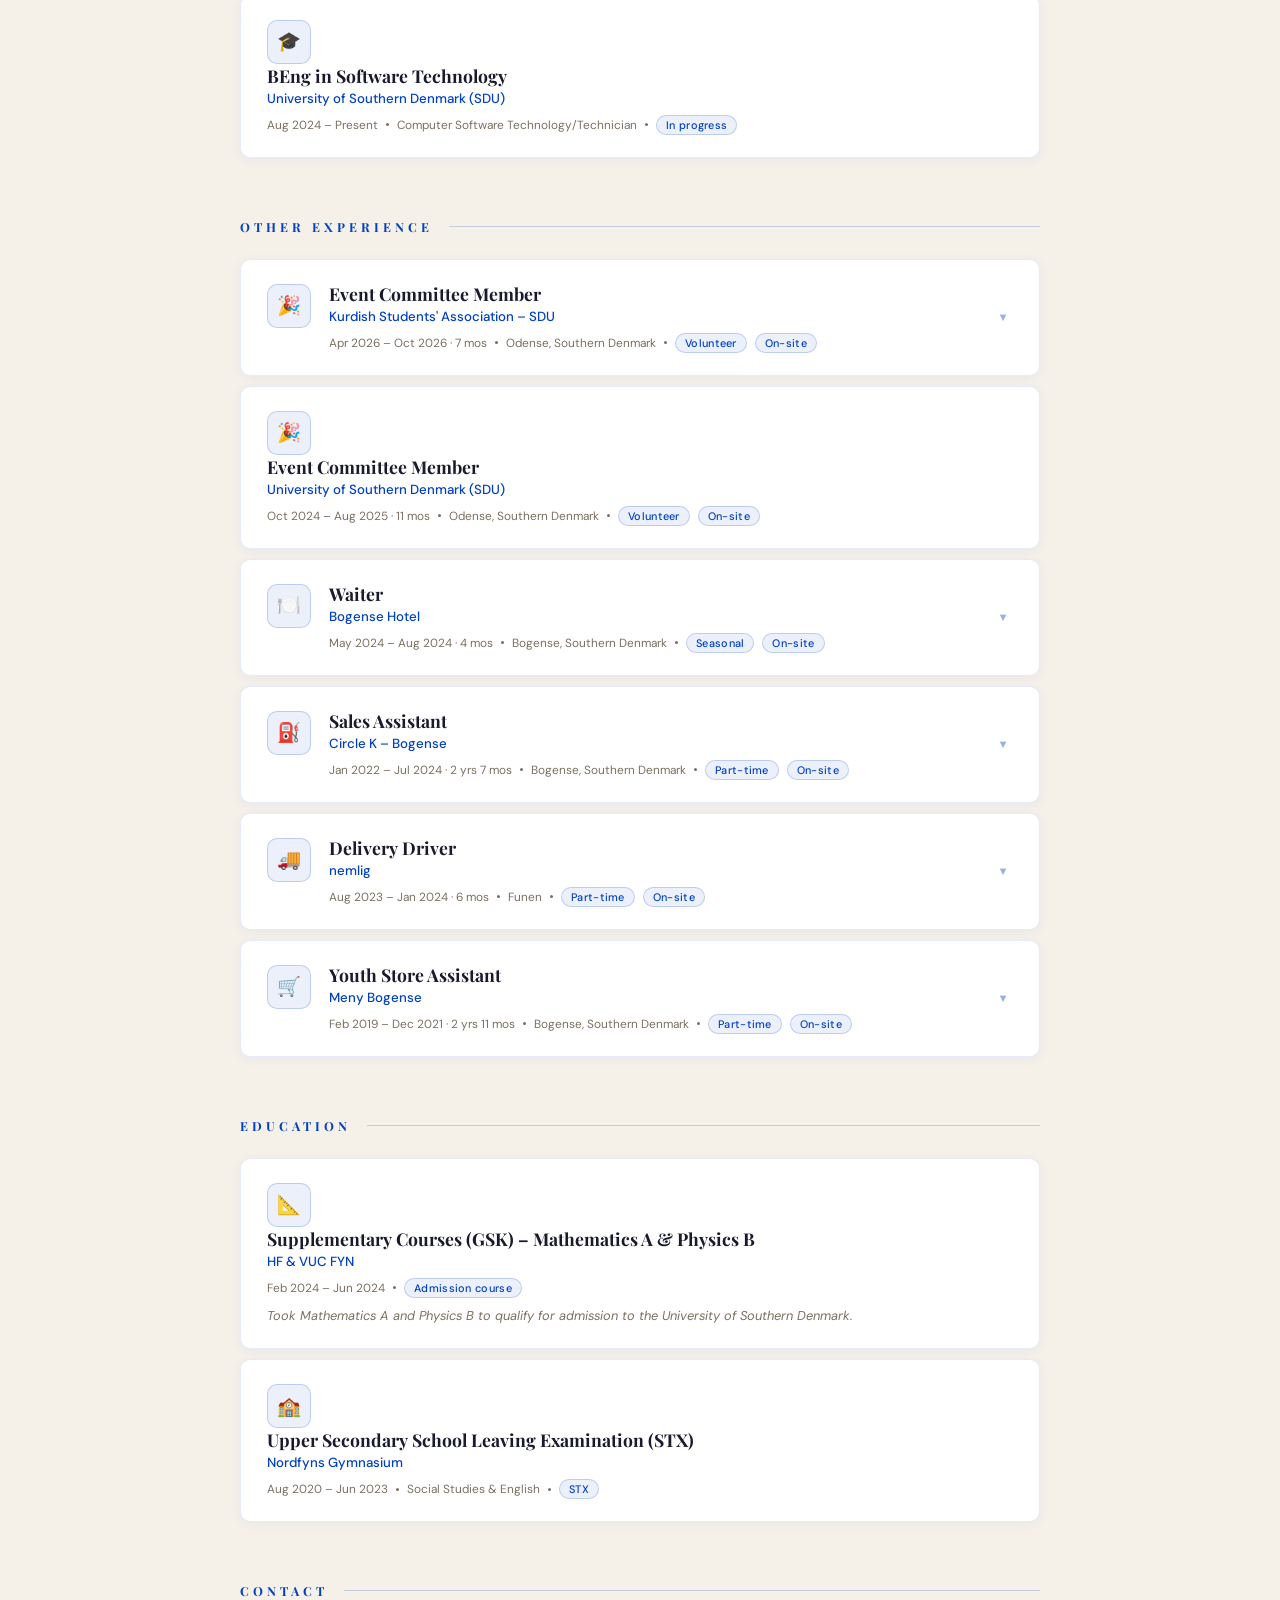
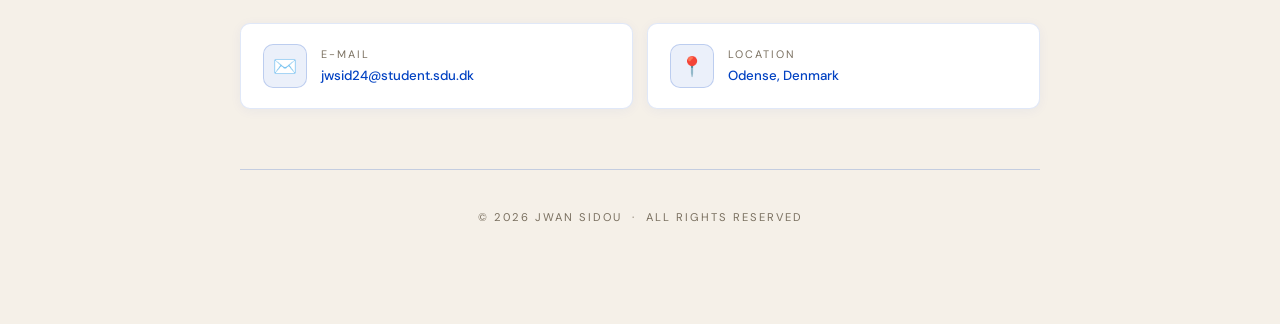
==== commit 0298c391: "picture" ====
--- a/index.html
+++ b/index.html
@@ -436,6 +436,27 @@
     </footer>
 
   </div><!-- end .page -->
+
+  <!-- PHOTO LIGHTBOX -->
+  <div class="lightbox" id="photo-lightbox" aria-hidden="true">
+    <img src="Jwan%20Sidou.jpg" alt="Jwan Sidou" />
+  </div>
+
+  <script>
+    const photo = document.querySelector('.profile-photo');
+    const lightbox = document.getElementById('photo-lightbox');
+
+    function setLightbox(open) {
+      lightbox.classList.toggle('open', open);
+      lightbox.setAttribute('aria-hidden', String(!open));
+    }
+
+    photo.addEventListener('click', () => setLightbox(true));
+    lightbox.addEventListener('click', () => setLightbox(false));
+    document.addEventListener('keydown', e => {
+      if (e.key === 'Escape') setLightbox(false);
+    });
+  </script>
 
   <script>
     document.querySelectorAll('.exp-card[data-expandable]').forEach(card => {
--- a/style.css
+++ b/style.css
@@ -81,6 +81,7 @@
     flex-shrink: 0;
     transform: rotate(-2deg);
     transition: transform 0.3s ease, box-shadow 0.3s ease;
+    cursor: zoom-in;
 }
 
 .profile-photo:hover {
@@ -592,6 +593,41 @@
     }
 }
 
+/* ── PHOTO LIGHTBOX ── */
+.lightbox {
+    position: fixed;
+    inset: 0;
+    z-index: 1000;
+    display: flex;
+    align-items: center;
+    justify-content: center;
+    padding: 24px;
+    background: rgba(26, 26, 46, 0.85);
+    opacity: 0;
+    visibility: hidden;
+    transition: opacity 0.25s ease, visibility 0.25s ease;
+    cursor: zoom-out;
+}
+
+.lightbox.open {
+    opacity: 1;
+    visibility: visible;
+}
+
+.lightbox img {
+    max-width: 100%;
+    max-height: 100%;
+    border-radius: 16px;
+    border: 3px solid var(--accent);
+    box-shadow: 0 12px 48px rgba(0, 0, 0, 0.4);
+    transform: scale(0.92);
+    transition: transform 0.25s ease;
+}
+
+.lightbox.open img {
+    transform: scale(1);
+}
+
 /* ── RESPONSIVE ── */
 @media (max-width: 600px) {
     .page { padding: 36px 20px 60px; }
